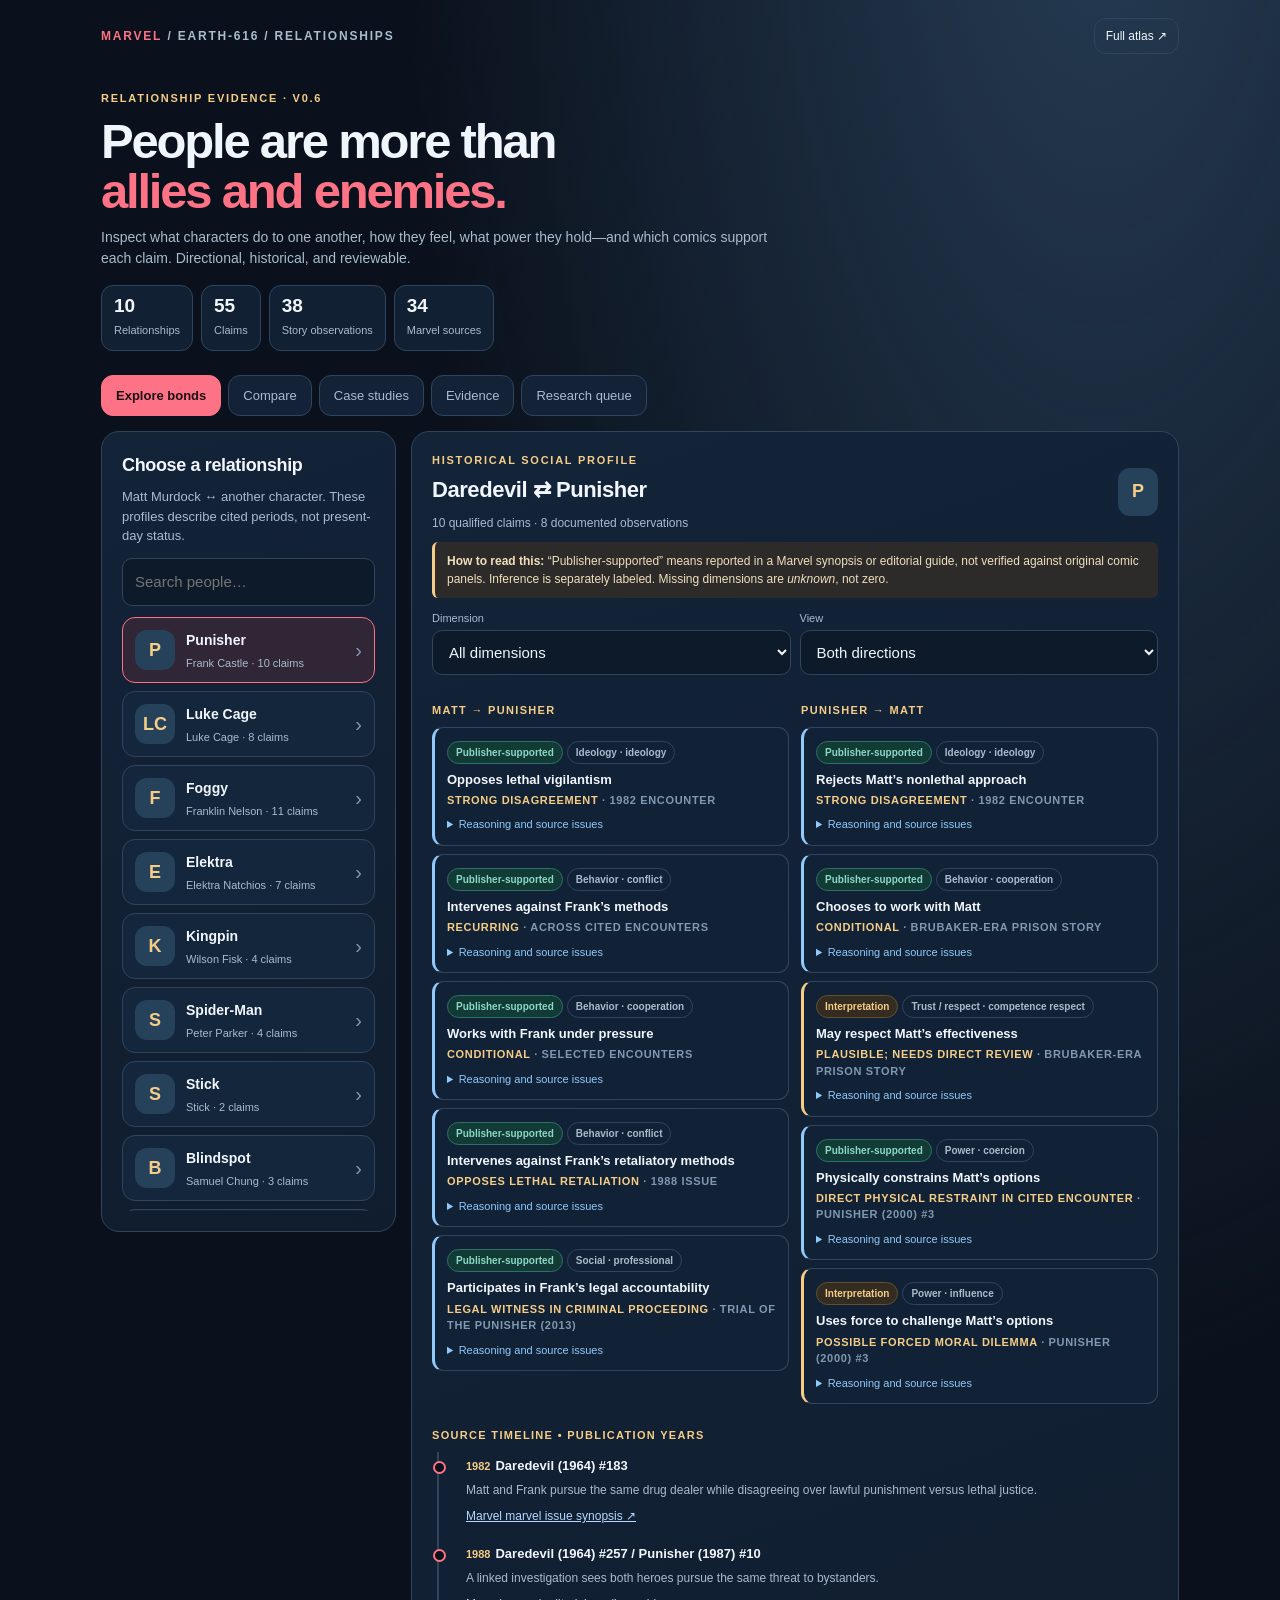
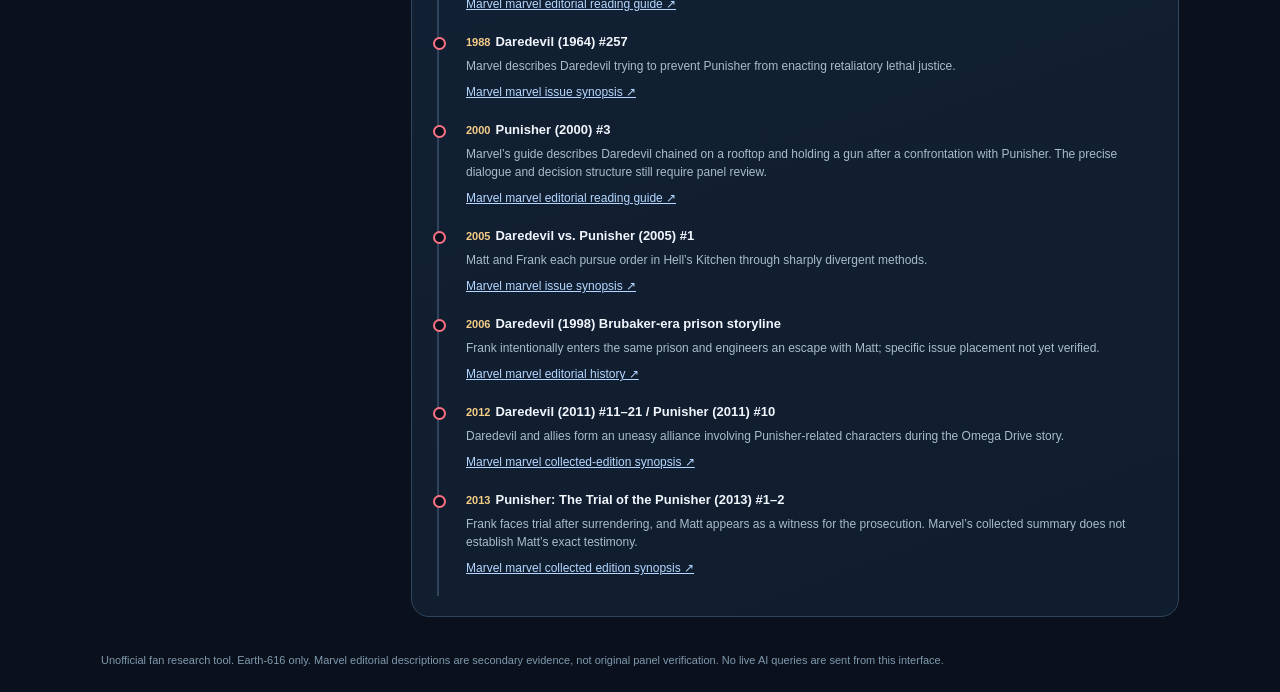
==== index.html @ c090b9dd "Initialize mobile Earth-616 Relationship Atlas v0.6" ====
<!doctype html>
<html lang="en">
<head>
<meta charset="utf-8"><meta name="viewport" content="width=device-width, initial-scale=1, viewport-fit=cover"><meta name="theme-color" content="#0b1320"><meta name="apple-mobile-web-app-capable" content="yes"><meta name="apple-mobile-web-app-title" content="Earth-616 Bonds">
<link rel="manifest" href="./manifest.webmanifest"><link rel="apple-touch-icon" href="./icon.svg">
<title>Earth-616 | Relationship Atlas</title>
<style>
:root{color-scheme:dark;--bg:#0a111c;--panel:#132237;--light:#1b2e46;--edge:#30455d;--text:#f1f5fc;--sub:#a9bbcd;--muted:#7f99af;--red:#fd7285;--gold:#f5cd87;--teal:#8ad8c6;--blue:#91c9fa;--violet:#c6aafa}
*{box-sizing:border-box}html,body{margin:0;min-height:100%;background:var(--bg);color:var(--text);font:15px/1.5 -apple-system,BlinkMacSystemFont,"Segoe UI",sans-serif}body{padding-bottom:calc(83px + env(safe-area-inset-bottom));background:radial-gradient(ellipse at 86% -8%,#263c54 0%, transparent 45%),var(--bg)}button,input,select{font:inherit}button,select,a{-webkit-tap-highlight-color:transparent}button{cursor:pointer;color:inherit}a{color:#b5d7ff}a:focus-visible,button:focus-visible,input:focus-visible,select:focus-visible{outline:2px solid var(--gold);outline-offset:3px}.wrap{max-width:1110px;margin:0 auto;padding:0 16px}.top{display:flex;align-items:center;justify-content:space-between;gap:12px;padding:18px 0 14px}.brand{font-size:12px;font-weight:800;letter-spacing:.15em;color:var(--sub);text-transform:uppercase}.brand strong{color:var(--red)}.topright{display:flex;align-items:center;gap:8px}.linkbtn{border:1px solid var(--edge);border-radius:12px;padding:8px 11px;font-size:12px;text-decoration:none;white-space:nowrap;color:var(--text)}.hero{padding:12px 0 18px}.eyebrow{font-size:11px;letter-spacing:.16em;text-transform:uppercase;color:var(--gold);font-weight:800}.hero h1{font-size:clamp(29px,6.9vw,49px);line-height:1.04;letter-spacing:-.045em;margin:9px 0 10px}.hero h1 span{color:var(--red)}.hero p{color:var(--sub);max-width:690px;font-size:14px;margin:0 0 16px}.stats{display:flex;flex-wrap:wrap;gap:8px}.metric{border:1px solid var(--edge);border-radius:12px;padding:9px 12px;background:#112032}.metric strong{font-size:19px;display:block;line-height:1.2}.metric span{color:var(--sub);font-size:11px}.tabs{display:flex;gap:7px;overflow-x:auto;padding:6px 0 15px;scrollbar-width:none}.tabs::-webkit-scrollbar{display:none}.tab{border:1px solid var(--edge);background:var(--panel);color:var(--sub);padding:10px 14px;border-radius:12px;font-size:13px;white-space:nowrap}.tab.active{background:var(--red);border-color:var(--red);color:#1b1117;font-weight:800}.block{background:linear-gradient(160deg,#132338,#101d2e);border:1px solid var(--edge);border-radius:18px;padding:16px;margin-bottom:13px}.block h2{margin:0 0 8px;font-size:18px;letter-spacing:-.02em}.block h3{margin:0 0 6px;font-size:15px}.sub{color:var(--sub)}.small{font-size:12px}.tiny{font-size:11px}.soft{background:var(--light);border-radius:12px;padding:12px}.muted{color:var(--muted)}.row{display:flex;align-items:center;gap:10px}.between{justify-content:space-between}.stack{display:flex;flex-direction:column;gap:10px}.filters{display:grid;grid-template-columns:1fr 1fr;gap:9px;margin:12px 0}.filters label{display:block;color:var(--sub);font-size:11px;margin-bottom:4px}#q,.filters input,.filters select,.selector{width:100%;padding:12px;border:1px solid var(--edge);border-radius:10px;color:var(--text);background:#0d1a29;min-width:0}.list{display:grid;gap:8px}.person{display:flex;align-items:center;text-align:left;width:100%;padding:11px 12px;border-radius:13px;background:#13263b;border:1px solid var(--edge);gap:11px}.person.selected{border-color:var(--red);background:#302636}.monogram{width:40px;height:40px;flex:0 0 40px;border-radius:12px;background:#26425b;display:grid;place-items:center;color:var(--gold);font-size:18px;font-weight:750}.person-main{flex:1;min-width:0}.person-main strong{font-size:14px}.person-main p{font-size:11px;color:var(--sub);margin:3px 0 0}.person .arrow{color:var(--muted);font-size:20px}.pill{display:inline-block;border:1px solid var(--edge);border-radius:999px;font-size:10px;font-weight:700;color:var(--sub);padding:3px 8px;margin:0 4px 4px 0}.pill.direct{color:var(--teal);border-color:#2d7069;background:#123b36}.pill.infer{color:var(--gold);border-color:#62502e;background:#352c21}.pill.neg{color:var(--red);border-color:#764353}.pill.neutral{color:var(--blue);border-color:#36577e}.pill.meta{color:var(--violet);border-color:#53476b}.twocol{display:grid;gap:12px;grid-template-columns:minmax(0,1fr) minmax(0,1fr)}.card{border-radius:12px;border:1px solid var(--edge);background:#132438;padding:12px}.card h3{font-size:14px;margin:0 0 7px}.card p{color:var(--sub);font-size:12px;margin:5px 0}.card strong{color:var(--text)}.sectiontitle{font-size:11px;text-transform:uppercase;letter-spacing:.12em;color:var(--gold);font-weight:800;margin:15px 0 8px}.claim{border:1px solid var(--edge);border-left:3px solid var(--blue);border-radius:11px;padding:12px;margin:8px 0;background:#122236}.claim.interpretive{border-left-color:var(--gold)}.claim strong{display:block;font-size:13px;line-height:1.4;margin:3px 0}.claim p{margin:6px 0;color:var(--sub);font-size:12px}.claim summary{cursor:pointer;color:var(--blue);font-size:11px;margin-top:8px}.claim details>div{margin-top:7px;padding:8px;border-radius:8px;background:#0b1a2a;font-size:12px;color:var(--sub)}.case-panel{background:#102035;border:1px solid var(--edge);border-radius:15px;padding:15px;margin:12px 0 18px}.case-rubric{display:grid;gap:10px;margin-top:14px}.case-column{border:1px solid #31475a;background:#0a1a29;border-radius:11px;padding:11px}.case-column p{margin:4px 0 0;color:var(--sub);font-size:13px}.case-label{font-size:10px;font-weight:850;letter-spacing:.11em}.case-label.fact{color:var(--teal)}.case-label.infer-label{color:var(--gold)}.case-label.unknown{color:var(--red)}@media(min-width:980px){.case-rubric{grid-template-columns:repeat(3,minmax(0,1fr))}}.claim a{display:inline-block;margin:4px 6px 3px 0;font-size:12px}.tone{font-weight:800;color:var(--gold);font-size:11px;text-transform:uppercase;letter-spacing:.06em}.intro{font-size:13px;color:var(--sub);margin:0 0 12px}.timeline{position:relative;padding:2px 0 2px 14px;border-left:2px solid var(--edge);margin-left:5px}.event{position:relative;padding:0 0 15px 13px}.event:before{content:"";position:absolute;top:7px;left:-20px;width:9px;height:9px;border:2px solid var(--red);background:var(--bg);border-radius:50%}.event strong{font-size:13px}.event .year{font-size:11px;color:var(--gold);font-weight:800;margin-right:5px}.event p{color:var(--sub);font-size:12px;margin:5px 0}.event a{font-size:12px}.alert{border-left:3px solid var(--gold);padding:10px 12px;background:#2c2b2a;color:#f0dfbc;border-radius:6px;font-size:12px;margin:10px 0}.empty{color:var(--sub);font-size:13px;padding:18px 10px;text-align:center}.comp-grid{display:grid;grid-template-columns:1fr 1fr;gap:10px}.compcell{border:1px solid var(--edge);border-radius:12px;background:#102035;padding:11px;min-height:64px}.compcell h3{margin:0 0 4px;font-size:14px}.compcell p{margin:0;color:var(--sub);font-size:11px}.legend{display:flex;flex-wrap:wrap;gap:6px}.summaryline{font-size:12px;color:var(--sub)}.kitem{padding:12px;background:#132338;border-radius:12px;border:1px solid var(--edge);margin:8px 0}.kitem h3{font-size:13px;margin:0 0 4px}.kitem p{font-size:12px;color:var(--sub);margin:3px 0}.priority{float:right;color:var(--gold);font-size:11px;font-weight:700}.footer{color:var(--muted);font-size:11px;margin:22px 0 4px}.bottom{height:calc(68px + env(safe-area-inset-bottom));padding-bottom:env(safe-area-inset-bottom);background:#0d1a2af2;position:fixed;z-index:10;bottom:0;left:0;right:0;border-top:1px solid var(--edge);backdrop-filter:blur(12px)}.bottom-inner{max-width:700px;height:100%;margin:0 auto;display:flex;justify-content:space-around;align-items:center}.bottom button{width:20%;border:0;background:transparent;color:var(--sub);padding:8px 4px;display:flex;gap:3px;flex-direction:column;align-items:center;font-size:10px}.bottom button.on{color:var(--red);font-weight:700}.bottom .ico{font-size:21px;line-height:1.1}.caption{color:var(--muted);font-size:11px;margin-top:9px}
@media(min-width:770px){.layout{display:grid;grid-template-columns:295px minmax(0,1fr);gap:15px}.filters{grid-template-columns:1fr 1fr}.person-list{max-height:66vh;overflow:auto}.hero{padding-top:22px}.block{padding:20px}.bottom{display:none}body{padding-bottom:20px}}@media(max-width:480px){.twocol{grid-template-columns:1fr}.comp-grid{gap:6px}.compcell{padding:8px}.compcell h3{font-size:12px}.compcell p{font-size:11px}.hero h1{font-size:33px}}
</style></head><body>
<div class="wrap"><header class="top"><div class="brand"><strong>MARVEL</strong> / EARTH-616 / RELATIONSHIPS</div><div class="topright"><a href="./atlas.html" class="linkbtn">Full atlas ↗</a></div></header>
<section class="hero"><div class="eyebrow">Relationship evidence · v0.6</div><h1>People are more than<br><span>allies and enemies.</span></h1><p>Inspect what characters do to one another, how they feel, what power they hold—and which comics support each claim. Directional, historical, and reviewable.</p><div class="stats" id="stats"></div></section>
<nav class="tabs" id="top-tabs" aria-label="Research views"><button class="tab active" data-mode="explore">Explore bonds</button><button class="tab" data-mode="compare">Compare</button><button class="tab" data-mode="cases">Case studies</button><button class="tab" data-mode="evidence">Evidence</button><button class="tab" data-mode="review">Research queue</button></nav>
<main id="content"></main><p class="footer">Unofficial fan research tool. Earth-616 only. Marvel editorial descriptions are secondary evidence, not original panel verification. No live AI queries are sent from this interface.</p></div>
<nav class="bottom" aria-label="Mobile navigation"><div class="bottom-inner"><button class="on" data-mode="explore"><span class="ico">◎</span>Explore</button><button data-mode="compare"><span class="ico">⇄</span>Compare</button><button data-mode="cases"><span class="ico">≋</span>Cases</button><button data-mode="evidence"><span class="ico">▤</span>Evidence</button><button data-mode="review"><span class="ico">✓</span>Review</button></div></nav>
<script>
'use strict';
const DATA={"meta":{"project":"Earth-616 Relationship Atlas","version":"0.6 — comparative evidence pilot","research_date":"2026-10-18","scope":"Marvel comics Earth-616. Published issue years are not diegetic dates. Original full issue panels not reviewed.","evidence_limit":"Verified official Marvel issue/collection descriptions, NOT original comic page images or speech balloons. Publisher-supported ≠ panel-verified."},"people":[{"id":"matt","name":"Matt Murdock","alias":"Daredevil","continuity":"Earth-616"},{"id":"frank","name":"Frank Castle","alias":"Punisher","continuity":"Earth-616"},{"id":"luke","name":"Luke Cage","alias":"Luke Cage","continuity":"Earth-616"},{"id":"foggy","name":"Franklin Nelson","alias":"Foggy","continuity":"Earth-616"},{"id":"elektra","name":"Elektra Natchios","alias":"Elektra","continuity":"Earth-616"},{"id":"fisk","name":"Wilson Fisk","alias":"Kingpin","continuity":"Earth-616"},{"id":"peter","name":"Peter Parker","alias":"Spider-Man","continuity":"Earth-616"},{"id":"stick","name":"Stick","alias":"Stick","continuity":"Earth-616"},{"id":"sam","name":"Samuel Chung","alias":"Blindspot","continuity":"Earth-616"},{"id":"karen","name":"Karen Page","alias":"Karen Page","continuity":"Earth-616"},{"id":"bullseye","name":"Lester (identity disputed)","alias":"Bullseye","continuity":"Earth-616"}],"dimensions":[{"id":"affection","family":"Emotional","definition":"Personal care, emotional attachment or romantic feeling; separate from action"},{"id":"friendship","family":"Emotional","definition":"Voluntary ongoing personal bond distinct from professional cooperation"},{"id":"romance","family":"Emotional","definition":"Romantic involvement; distinct from mutuality and from present relationship status"},{"id":"trust","family":"Trust / respect","definition":"Belief another will act reliably or in good faith in a defined context"},{"id":"competence_respect","family":"Trust / respect","definition":"Recognition of someone’s skill, competence or courage"},{"id":"moral_respect","family":"Trust / respect","definition":"Approval of another’s principles, judgment or ethical character"},{"id":"influence","family":"Power","definition":"Capacity to change someone’s decisions, whether or not formally empowered"},{"id":"authority","family":"Power","definition":"Recognized formal authority within a defined structure or jurisdiction"},{"id":"coercion","family":"Power","definition":"Threats, intimidation, blackmail or force constraining someone’s choices"},{"id":"dependence","family":"Power","definition":"Reliance upon another for information, resources, protection or identity"},{"id":"professional","family":"Social","definition":"Employment, legal partnership, colleagues or vocation-based tie"},{"id":"mentorship","family":"Social","definition":"Teaching, training, guidance or protégé relationship"},{"id":"family","family":"Social","definition":"Biological, legal or acknowledged kinship; explicit nature required"},{"id":"ideology","family":"Ideology","definition":"Agreement or disagreement about ethics, means, ends, values"},{"id":"cooperation","family":"Behavior","definition":"Joint action toward a goal in a specified circumstance"},{"id":"conflict","family":"Behavior","definition":"Opposition, combat, sabotage or active obstruction"},{"id":"cohesion","family":"Behavior","definition":"Observed ability to coordinate despite differences; not identical to friendship"},{"id":"protection","family":"Behavior","definition":"Taking action to shield another from harm"},{"id":"betrayal","family":"Behavior","definition":"Violation of an established duty, trust, confidence or commitment"}],"sources":[{"id":"P1","title":"Daredevil & Punisher’s Best Team-Ups","url":"https://www.marvel.com/comics/discover/2482/daredevil-punisher-s-best-team-ups","kind":"Marvel editorial reading guide","level":"Publisher synopsis / editorial; full original issue not independently reviewed"},{"id":"P2","title":"Daredevil #183 — facsimile synopsis","url":"https://www.marvel.com/comics/issue/112688/daredevil_facsimile_edition_2023_183","kind":"Marvel issue synopsis","level":"Publisher synopsis / editorial; full original issue not independently reviewed"},{"id":"P3","title":"Punishment Fits the Crime: Matt and Frank","url":"https://www.marvel.com/articles/comics/punishment-fits-the-crime-matt-and-frank","kind":"Marvel editorial history","level":"Publisher synopsis / editorial; full original issue not independently reviewed"},{"id":"P4","title":"Daredevil vs. Punisher (2005) #1","url":"https://www.marvel.com/comics/issue/2202/daredevil-vs-punisher-2005-1","kind":"Marvel issue synopsis","level":"Publisher synopsis / editorial; full original issue not independently reviewed"},{"id":"P5","title":"Daredevil by Mark Waid Vol. 2","url":"https://www.marvel.com/comics/collection/47439/daredevil_by_mark_waid_vol_2_hc_2014_2","kind":"Marvel collected-edition synopsis","level":"Publisher synopsis / editorial; full original issue not independently reviewed"},{"id":"L1","title":"Shadowland (2010) #1","url":"https://www.marvel.com/comics/issue/29703/shadowland-2010-1","kind":"Marvel issue synopsis","level":"Publisher synopsis / editorial; full original issue not independently reviewed"},{"id":"L2","title":"Defenders (2017) reading guide","url":"https://share.marvel.com/comics/discover/796/defenders","kind":"Marvel editorial reading guide","level":"Publisher synopsis / editorial; full original issue not independently reviewed"},{"id":"L3","title":"Shadowland Omnibus","url":"https://www.marvel.com/comics/collection/66094/","kind":"Marvel collected-edition synopsis","level":"Publisher synopsis / editorial; full original issue not independently reviewed"},{"id":"F1","title":"Foggy Nelson: Marvel Reading Guide","url":"https://www.marvel.com/comics/guides/2479/foggy_nelson","kind":"Marvel editorial reading guide","level":"Publisher synopsis / editorial; full original issue not independently reviewed"},{"id":"F2","title":"Daredevil by Mark Waid Vol. 4","url":"https://www.marvel.com/comics/collection/40600/daredevil_by_mark_waid_vol_4_trade_paperback","kind":"Marvel collected-edition synopsis","level":"Publisher synopsis / editorial; full original issue not independently reviewed"},{"id":"E1","title":"Marvel Valentine’s Day comic guide","url":"https://www.marvel.com/comics/discover/454/valentines-day","kind":"Marvel editorial reading guide","level":"Publisher synopsis / editorial; full original issue not independently reviewed"},{"id":"E2","title":"Daredevil’s Darkest Moments","url":"https://www.marvel.com/articles/comics/daredevil-darkest-moments-list","kind":"Marvel editorial history","level":"Publisher synopsis / editorial; full original issue not independently reviewed"},{"id":"E3","title":"Daredevil (2022) #4","url":"https://www.marvel.com/comics/issue/101080/daredevil_2022_4","kind":"Marvel issue synopsis","level":"Publisher synopsis / editorial; full original issue not independently reviewed"},{"id":"E4","title":"Daredevil (2019) #29","url":"https://www.marvel.com/comics/issue/89599/DAREDEVIL_29","kind":"Marvel issue synopsis","level":"Publisher synopsis / editorial; full original issue not independently reviewed"},{"id":"K1","title":"Daredevil: Born Again collected edition","url":"https://www.marvel.com/comics/issue/28764/","kind":"Marvel collected-edition synopsis","level":"Publisher synopsis / editorial; full original issue not independently reviewed"},{"id":"K2","title":"The Kingpin reading guide","url":"https://www.marvel.com/comics/guides/543/the-kingpin","kind":"Marvel editorial reading guide","level":"Publisher synopsis / editorial; full original issue not independently reviewed"},{"id":"S1","title":"Spider-Man and Daredevil’s Famed Fellowship","url":"https://www.marvel.com/articles/comics/didja-know-spider-man-and-daredevil-s-famed-fellowship","kind":"Marvel editorial history","level":"Publisher synopsis / editorial; full original issue not independently reviewed"},{"id":"T1","title":"Daredevil (1964) #176","url":"https://www.marvel.com/comics/issue/8158/daredevil_1964_176","kind":"Marvel issue synopsis","level":"Publisher synopsis / editorial; full original issue not independently reviewed"},{"id":"B1","title":"The Comics History of Blindspot","url":"https://www.marvel.com/articles/comics/sam-chung-blindspot-daredevil-comics-history-explained","kind":"Marvel editorial history","level":"Publisher synopsis / editorial; full original issue not independently reviewed"},{"id":"B2","title":"Daredevil (2015) #10","url":"https://www.marvel.com/comics/issue/56719/slug","kind":"Marvel issue synopsis","level":"Publisher synopsis / editorial; full original issue not independently reviewed"},{"id":"C1","title":"Daredevil (1964) #57","url":"https://www.marvel.com/comics/issue/8406","kind":"Marvel issue synopsis","level":"Publisher synopsis / editorial; full original issue not independently reviewed"},{"id":"C2","title":"Daredevil: Born Again guide","url":"https://www.marvel.com/comics/guides/1032/daredevil-born-again","kind":"Marvel editorial reading guide","level":"Publisher synopsis / editorial; full original issue not independently reviewed"},{"id":"H1","title":"Shadowland #1","url":"https://www.marvel.com/comics/issue/29703/shadowland-2010-1","kind":"Marvel issue synopsis","level":"Publisher synopsis / editorial; full original issue not independently reviewed"},{"id":"R01","title":"Punisher’s Hit List: Daredevil / Punisher (2000) #3","url":"https://www.marvel.com/comics/guides/1266/punishers-hit-list","kind":"Marvel editorial reading guide","level":"Marvel publisher description/editorial; no original panel review"},{"id":"R02","title":"Punisher & Bullseye: Deadliest Hits — Trial of the Punisher #1–2","url":"https://www.marvel.com/comics/issue/61784/punisher_bullseye_deadliest_hits_trade_paperback","kind":"Marvel collected edition synopsis","level":"Marvel publisher description/editorial; no original panel review"},{"id":"R03","title":"Daredevil (1964) #257","url":"https://www.marvel.com/comics/issue/8248","kind":"Marvel issue synopsis","level":"Marvel publisher description/editorial; no original panel review"},{"id":"R04","title":"Foggy Nelson — Official Marvel character history","url":"https://www.marvel.com/characters/foggy-nelson/in-comics","kind":"Marvel character history","level":"Marvel publisher description/editorial; no original panel review"},{"id":"R05","title":"Foggy Nelson — Comic reading guide","url":"https://www.marvel.com/comics/guides/2479/foggy_nelson","kind":"Marvel editorial reading guide","level":"Marvel publisher description/editorial; no original panel review"},{"id":"R06","title":"Defenders Vol. 2: Kingpins of New York","url":"https://www.marvel.com/comics/collection/67328/defenders_vol_2_kingpins_of_new_york_trade_paperback","kind":"Marvel collected edition synopsis","level":"Marvel publisher description/editorial; no original panel review"},{"id":"R07","title":"Defenders (2017) #2","url":"https://www.marvel.com/comics/issue/63230/defenders_2017_2","kind":"Marvel issue synopsis","level":"Marvel publisher description/editorial; no original panel review"},{"id":"R08","title":"Daredevil (2022) #4","url":"https://www.marvel.com/comics/issue/101080/daredevil_2022_4","kind":"Marvel issue synopsis","level":"Marvel publisher description/editorial; no original panel review"},{"id":"R09","title":"Shadowland (2010) #1","url":"https://www.marvel.com/comics/issue/29703/shadowland-2010-1","kind":"Marvel issue synopsis","level":"Marvel publisher description/editorial; no original panel review"},{"id":"R10","title":"Shadowland: Power Man (2010) #4","url":"https://www.marvel.com/comics/issue/33877/","kind":"Marvel issue synopsis","level":"Marvel publisher description/editorial; no original panel review"},{"id":"R11","title":"Daredevil by Mark Waid Vol. 4 — Daredevil (2011) #16–21","url":"https://www.marvel.com/comics/collection/40600/daredevil_by_mark_waid_vol_4_trade_paperback","kind":"Marvel collected edition synopsis","level":"Marvel publisher description/editorial; no original panel review"}],"events":[{"id":"EV01","a":"matt","b":"frank","issue":"Daredevil (1964) #183","publication_year":1982,"observation":"Matt and Frank pursue the same drug dealer while disagreeing over lawful punishment versus lethal justice.","source_id":"P2","review_status":"Publisher synopsis/guide reviewed; original panels not independently examined","evidence_tier":"publisher_secondary","observation_type":"publisher_summary","continuity":"Earth-616"},{"id":"EV02","a":"matt","b":"frank","issue":"Daredevil (1964) #257 / Punisher (1987) #10","publication_year":1988,"observation":"A linked investigation sees both heroes pursue the same threat to bystanders.","source_id":"P1","review_status":"Publisher synopsis/guide reviewed; original panels not independently examined","evidence_tier":"publisher_secondary","observation_type":"publisher_summary","continuity":"Earth-616"},{"id":"EV03","a":"matt","b":"frank","issue":"Daredevil vs. Punisher (2005) #1","publication_year":2005,"observation":"Matt and Frank each pursue order in Hell’s Kitchen through sharply divergent methods.","source_id":"P4","review_status":"Publisher synopsis/guide reviewed; original panels not independently examined","evidence_tier":"publisher_secondary","observation_type":"publisher_summary","continuity":"Earth-616"},{"id":"EV04","a":"matt","b":"frank","issue":"Daredevil (1998) Brubaker-era prison storyline","publication_year":2006,"observation":"Frank intentionally enters the same prison and engineers an escape with Matt; specific issue placement not yet verified.","source_id":"P3","review_status":"Publisher synopsis/guide reviewed; original panels not independently examined","evidence_tier":"publisher_secondary","observation_type":"publisher_summary","continuity":"Earth-616"},{"id":"EV05","a":"matt","b":"frank","issue":"Daredevil (2011) #11–21 / Punisher (2011) #10","publication_year":2012,"observation":"Daredevil and allies form an uneasy alliance involving Punisher-related characters during the Omega Drive story.","source_id":"P5","review_status":"Publisher synopsis/guide reviewed; original panels not independently examined","evidence_tier":"publisher_secondary","observation_type":"publisher_summary","continuity":"Earth-616"},{"id":"EV06","a":"matt","b":"luke","issue":"Shadowland (2010) #1–5","publication_year":2010,"observation":"Luke joins street-level heroes resisting Daredevil’s Hand-led regime and trying to save him.","source_id":"L3","review_status":"Publisher synopsis/guide reviewed; original panels not independently examined","evidence_tier":"publisher_secondary","observation_type":"publisher_summary","continuity":"Earth-616"},{"id":"EV07","a":"matt","b":"luke","issue":"Defenders (2017) #1","publication_year":2017,"observation":"Daredevil, Luke Cage, Jessica Jones and Iron Fist unite against a growing criminal threat.","source_id":"L2","review_status":"Publisher synopsis/guide reviewed; original panels not independently examined","evidence_tier":"publisher_secondary","observation_type":"publisher_summary","continuity":"Earth-616"},{"id":"EV08","a":"matt","b":"foggy","issue":"Daredevil (1964) #1","publication_year":1964,"observation":"Matt and Foggy are described as friends and law partners from the beginning.","source_id":"F1","review_status":"Publisher synopsis/guide reviewed; original panels not independently examined","evidence_tier":"publisher_secondary","observation_type":"publisher_summary","continuity":"Earth-616"},{"id":"EV09","a":"matt","b":"foggy","issue":"Daredevil (1964) #347","publication_year":1995,"observation":"Foggy discovers Matt’s secret identity.","source_id":"F1","review_status":"Publisher synopsis/guide reviewed; original panels not independently examined","evidence_tier":"publisher_secondary","observation_type":"publisher_summary","continuity":"Earth-616"},{"id":"EV10","a":"matt","b":"foggy","issue":"Daredevil (2011) #16–21","publication_year":2012,"observation":"Foggy, concerned for Matt’s well-being and judgment, dissolves their friendship and law partnership.","source_id":"F2","review_status":"Publisher synopsis/guide reviewed; original panels not independently examined","evidence_tier":"publisher_secondary","observation_type":"publisher_summary","continuity":"Earth-616"},{"id":"EV11","a":"matt","b":"foggy","issue":"Daredevil (2015) #20","publication_year":2017,"observation":"Matt confesses his secret identity to Foggy after its erasure from public knowledge.","source_id":"F1","review_status":"Publisher synopsis/guide reviewed; original panels not independently examined","evidence_tier":"publisher_secondary","observation_type":"publisher_summary","continuity":"Earth-616"},{"id":"EV12","a":"matt","b":"foggy","issue":"Daredevil (2015) #602","publication_year":2018,"observation":"Foggy serves as Matt’s chief of staff when Matt becomes Acting Mayor.","source_id":"F1","review_status":"Publisher synopsis/guide reviewed; original panels not independently examined","evidence_tier":"publisher_secondary","observation_type":"publisher_summary","continuity":"Earth-616"},{"id":"EV13","a":"matt","b":"elektra","issue":"Daredevil: The Man Without Fear (1993) #2","publication_year":1993,"observation":"Matt and Elektra meet as students and begin a romantic relationship in a retelling of their earlier history.","source_id":"E1","review_status":"Publisher synopsis/guide reviewed; original panels not independently examined","evidence_tier":"publisher_secondary","observation_type":"publisher_summary","continuity":"Earth-616"},{"id":"EV14","a":"matt","b":"elektra","issue":"Daredevil (1964) #181","publication_year":1982,"observation":"Bullseye kills Elektra, deeply impacting Matt; death and later resurrection complicate their relationship timeline.","source_id":"E2","review_status":"Publisher synopsis/guide reviewed; original panels not independently examined","evidence_tier":"publisher_secondary","observation_type":"publisher_summary","continuity":"Earth-616"},{"id":"EV15","a":"matt","b":"elektra","issue":"Daredevil (2019) #29","publication_year":2021,"observation":"Elektra takes up the Daredevil identity during Matt’s absence and protects his legacy.","source_id":"E4","review_status":"Publisher synopsis/guide reviewed; original panels not independently examined","evidence_tier":"publisher_secondary","observation_type":"publisher_summary","continuity":"Earth-616"},{"id":"EV16","a":"matt","b":"elektra","issue":"Daredevil (2022) #4","publication_year":2022,"observation":"Elektra recruits Matt as partner for the Fist; the issue synopsis describes growing closeness.","source_id":"E3","review_status":"Publisher synopsis/guide reviewed; original panels not independently examined","evidence_tier":"publisher_secondary","observation_type":"publisher_summary","continuity":"Earth-616"},{"id":"EV17","a":"matt","b":"fisk","issue":"Daredevil (1964) #226–233 (Born Again)","publication_year":1986,"observation":"After receiving Matt’s secret identity, Fisk systematically destroys his work and personal life.","source_id":"K1","review_status":"Publisher synopsis/guide reviewed; original panels not independently examined","evidence_tier":"publisher_secondary","observation_type":"publisher_summary","continuity":"Earth-616"},{"id":"EV18","a":"matt","b":"fisk","issue":"Daredevil (2015) #595–600 (Mayor Fisk)","publication_year":2017,"observation":"Fisk wins mayoral power in New York, leaving Matt confronting an antagonist with municipal authority.","source_id":"K2","review_status":"Publisher synopsis/guide reviewed; original panels not independently examined","evidence_tier":"publisher_secondary","observation_type":"publisher_summary","continuity":"Earth-616"},{"id":"EV19","a":"matt","b":"peter","issue":"Amazing Spider-Man (1963) #16","publication_year":1964,"observation":"Peter and Matt initially cooperate to defeat the Ringleader despite being manipulated into a fight.","source_id":"S1","review_status":"Publisher synopsis/guide reviewed; original panels not independently examined","evidence_tier":"publisher_secondary","observation_type":"publisher_summary","continuity":"Earth-616"},{"id":"EV28","a":"matt","b":"peter","issue":"Amazing Spider-Man (1963) #18","publication_year":1964,"observation":"Daredevil credits Spider-Man as a valiant fighter when Peter is falsely perceived as cowardly.","source_id":"S1","review_status":"Publisher synopsis/guide reviewed; original panels not independently examined","evidence_tier":"publisher_secondary","observation_type":"publisher_summary","continuity":"Earth-616"},{"id":"EV20","a":"matt","b":"peter","issue":"Daredevil (1964) #16–17","publication_year":1966,"observation":"The Masked Marauder tricks the heroes into clashing; they ultimately cooperate against him.","source_id":"S1","review_status":"Publisher synopsis/guide reviewed; original panels not independently examined","evidence_tier":"publisher_secondary","observation_type":"publisher_summary","continuity":"Earth-616"},{"id":"EV21","a":"matt","b":"stick","issue":"Daredevil (1964) #176","publication_year":1981,"observation":"Matt and Elektra seek out Stick, identified as Matt’s former sensei.","source_id":"T1","review_status":"Publisher synopsis/guide reviewed; original panels not independently examined","evidence_tier":"publisher_secondary","observation_type":"publisher_summary","continuity":"Earth-616"},{"id":"EV22","a":"matt","b":"sam","issue":"All-New, All-Different Point One (2015) #1","publication_year":2015,"observation":"Matt sees Blindspot’s potential during an encounter and decides to train him.","source_id":"B1","review_status":"Publisher synopsis/guide reviewed; original panels not independently examined","evidence_tier":"publisher_secondary","observation_type":"publisher_summary","continuity":"Earth-616"},{"id":"EV23","a":"matt","b":"sam","issue":"Daredevil (2015) #10","publication_year":2016,"observation":"Blindspot, described as Matt’s protégé, investigates while Matt is occupied with legal work.","source_id":"B2","review_status":"Publisher synopsis/guide reviewed; original panels not independently examined","evidence_tier":"publisher_secondary","observation_type":"publisher_summary","continuity":"Earth-616"},{"id":"EV24","a":"matt","b":"karen","issue":"Daredevil (1964) #57","publication_year":1969,"observation":"Matt reveals that he is Daredevil to Karen.","source_id":"C1","review_status":"Publisher synopsis/guide reviewed; original panels not independently examined","evidence_tier":"publisher_secondary","observation_type":"publisher_summary","continuity":"Earth-616"},{"id":"EV25","a":"matt","b":"karen","issue":"Daredevil (1964) #226–233 (Born Again)","publication_year":1986,"observation":"Karen sells Matt’s secret identity; Fisk exploits the information to harm him.","source_id":"C2","review_status":"Publisher synopsis/guide reviewed; original panels not independently examined","evidence_tier":"publisher_secondary","observation_type":"publisher_summary","continuity":"Earth-616"},{"id":"EV26","a":"matt","b":"bullseye","issue":"Daredevil (1964) #181","publication_year":1982,"observation":"Bullseye kills Elektra, a defining act of violence against someone Matt loves.","source_id":"E2","review_status":"Publisher synopsis/guide reviewed; original panels not independently examined","evidence_tier":"publisher_secondary","observation_type":"publisher_summary","continuity":"Earth-616"},{"id":"EV27","a":"matt","b":"bullseye","issue":"Shadowland (2010) #1","publication_year":2010,"observation":"Daredevil faces Bullseye during the opening conflict of Shadowland.","source_id":"H1","review_status":"Publisher synopsis/guide reviewed; original panels not independently examined","evidence_tier":"publisher_secondary","observation_type":"publisher_summary","continuity":"Earth-616"},{"id":"EV29","a":"matt","b":"frank","issue":"Punisher (2000) #3","publication_year":2000,"observation":"Marvel’s guide describes Daredevil chained on a rooftop and holding a gun after a confrontation with Punisher. The precise dialogue and decision structure still require panel review.","source_id":"R01","review_status":"Official Marvel summary reviewed; comic panels not independently reviewed","observation_type":"publisher_summary","evidence_tier":"publisher_secondary","continuity":"Earth-616"},{"id":"EV30","a":"matt","b":"frank","issue":"Punisher: The Trial of the Punisher (2013) #1–2","publication_year":2013,"observation":"Frank faces trial after surrendering, and Matt appears as a witness for the prosecution. Marvel’s collected summary does not establish Matt’s exact testimony.","source_id":"R02","review_status":"Official Marvel summary reviewed; comic panels not independently reviewed","observation_type":"publisher_summary","evidence_tier":"publisher_secondary","continuity":"Earth-616"},{"id":"EV31","a":"matt","b":"frank","issue":"Daredevil (1964) #257","publication_year":1988,"observation":"Marvel describes Daredevil trying to prevent Punisher from enacting retaliatory lethal justice.","source_id":"R03","review_status":"Official Marvel summary reviewed; comic panels not independently reviewed","observation_type":"publisher_summary","evidence_tier":"publisher_secondary","continuity":"Earth-616"},{"id":"EV32","a":"matt","b":"foggy","issue":"Daredevil (2011) #16–21","publication_year":2012,"observation":"Foggy ends their legal partnership and friendship because he believes Matt is dangerously unstable; described in the collection synopsis.","source_id":"R11","review_status":"Official Marvel summary reviewed; comic panels not independently reviewed","observation_type":"publisher_summary","evidence_tier":"publisher_secondary","continuity":"Earth-616"},{"id":"EV33","a":"matt","b":"foggy","issue":"Daredevil (2014) #5","publication_year":2014,"observation":"Marvel’s reading guide says Matt and Hank Pym stage Foggy’s death to protect him from enemies during his cancer treatment.","source_id":"R05","review_status":"Official Marvel summary reviewed; comic panels not independently reviewed","observation_type":"publisher_summary","evidence_tier":"publisher_secondary","continuity":"Earth-616"},{"id":"EV34","a":"matt","b":"foggy","issue":"Daredevil (2022) #13","publication_year":2023,"observation":"Marvel’s reading guide says Matt travels to the afterlife to save Foggy’s soul after learning of the Hand’s attack.","source_id":"R05","review_status":"Official Marvel summary reviewed; comic panels not independently reviewed","observation_type":"publisher_summary","evidence_tier":"publisher_secondary","continuity":"Earth-616"},{"id":"EV35","a":"matt","b":"foggy","issue":"Daredevil (1964) #48","publication_year":1968,"observation":"Foggy wins the district-attorney election and invites Matt to become assistant district attorney; the guide does not establish whether Matt accepted.","source_id":"R05","review_status":"Official Marvel summary reviewed; comic panels not independently reviewed","observation_type":"publisher_summary","evidence_tier":"publisher_secondary","continuity":"Earth-616"},{"id":"EV36","a":"matt","b":"luke","issue":"Defenders (2017) #6–10","publication_year":2017,"observation":"Matt and Luke participate with Jessica Jones and Iron Fist in protecting New York during an underworld gang war.","source_id":"R06","review_status":"Official Marvel summary reviewed; comic panels not independently reviewed","observation_type":"publisher_summary","evidence_tier":"publisher_secondary","continuity":"Earth-616"},{"id":"EV37","a":"matt","b":"luke","issue":"Shadowland (2010) #1","publication_year":2010,"observation":"Marvel identifies Luke Cage among the heroes acting to stop a citywide conflict centered on Daredevil.","source_id":"R09","review_status":"Official Marvel summary reviewed; comic panels not independently reviewed","observation_type":"publisher_summary","evidence_tier":"publisher_secondary","continuity":"Earth-616"},{"id":"EV38","a":"matt","b":"elektra","issue":"Daredevil (2022) #4","publication_year":2022,"observation":"Publisher synopsis calls Matt Elektra’s most trusted ally while she recruits him as a partner against the Hand.","source_id":"R08","review_status":"Official Marvel summary reviewed; comic panels not independently reviewed","observation_type":"publisher_summary","evidence_tier":"publisher_secondary","continuity":"Earth-616"}],"claims":[{"id":"CL001","pair_id":"matt-frank","from_id":"matt","to_id":"frank","dimension":"ideology","assessment":"strong disagreement","epistemic":"direct","summary":"Opposes lethal vigilantism","qualification":"Their competing ideas of justice are explicitly contrasted in #183.","event_ids":["EV01"],"scope":"1982 encounter","continuity":"Earth-616","review_status":"provisional; no panel review"},{"id":"CL002","pair_id":"matt-frank","from_id":"frank","to_id":"matt","dimension":"ideology","assessment":"strong disagreement","epistemic":"direct","summary":"Rejects Matt’s nonlethal approach","qualification":"The issue synopsis contrasts Frank’s intended punishment with Matt’s legal approach.","event_ids":["EV01"],"scope":"1982 encounter","continuity":"Earth-616","review_status":"provisional; no panel review"},{"id":"CL003","pair_id":"matt-frank","from_id":"matt","to_id":"frank","dimension":"conflict","assessment":"recurring","epistemic":"direct","summary":"Intervenes against Frank’s methods","qualification":"Marvel describes their recurring clashes and ideological opposition.","event_ids":["EV01","EV03"],"scope":"Across cited encounters","continuity":"Earth-616","review_status":"provisional; no panel review"},{"id":"CL004","pair_id":"matt-frank","from_id":"matt","to_id":"frank","dimension":"cooperation","assessment":"conditional","epistemic":"direct","summary":"Works with Frank under pressure","qualification":"Marvel documents occasions when the two work toward common goals.","event_ids":["EV02","EV04"],"scope":"Selected encounters","continuity":"Earth-616","review_status":"provisional; no panel review"},{"id":"CL005","pair_id":"matt-frank","from_id":"frank","to_id":"matt","dimension":"cooperation","assessment":"conditional","epistemic":"direct","summary":"Chooses to work with Matt","qualification":"Frank’s prison intervention is a concrete example; motive varies by event.","event_ids":["EV04"],"scope":"Brubaker-era prison story","continuity":"Earth-616","review_status":"provisional; no panel review"},{"id":"CL006","pair_id":"matt-frank","from_id":"frank","to_id":"matt","dimension":"competence_respect","assessment":"plausible; needs direct review","epistemic":"interpretive","summary":"May respect Matt’s effectiveness","qualification":"His prison intervention suggests regard for Daredevil’s ability to protect the streets; respect is inferred, not quoted.","event_ids":["EV04"],"scope":"Brubaker-era prison story","continuity":"Earth-616","review_status":"provisional; no panel review"},{"id":"CL007","pair_id":"matt-luke","from_id":"matt","to_id":"luke","dimension":"cooperation","assessment":"recurring in selected arcs","epistemic":"direct","summary":"Works with Luke against threats","qualification":"They form part of the 2017 Defenders.","event_ids":["EV07"],"scope":"2017 Defenders","continuity":"Earth-616","review_status":"provisional; no panel review"},{"id":"CL008","pair_id":"matt-luke","from_id":"luke","to_id":"matt","dimension":"cooperation","assessment":"recurring in selected arcs","epistemic":"direct","summary":"Works with Matt as a peer","qualification":"The 2017 Defenders are peers forming a team.","event_ids":["EV07"],"scope":"2017 Defenders","continuity":"Earth-616","review_status":"provisional; no panel review"},{"id":"CL009","pair_id":"matt-luke","from_id":"luke","to_id":"matt","dimension":"conflict","assessment":"situational","epistemic":"direct","summary":"Opposes Matt’s Hand-led regime","qualification":"Opposition in Shadowland occurs in the context of Matt’s altered conduct and leadership.","event_ids":["EV06"],"scope":"Shadowland 2010","continuity":"Earth-616","review_status":"provisional; no panel review"},{"id":"CL010","pair_id":"matt-luke","from_id":"luke","to_id":"matt","dimension":"protection","assessment":"intent indicated","epistemic":"interpretive","summary":"Tries to save Matt while opposing him","qualification":"The collected synopsis describes allies trying to stop Matt and save his soul.","event_ids":["EV06"],"scope":"Shadowland 2010","continuity":"Earth-616","review_status":"provisional; no panel review"},{"id":"CL011","pair_id":"matt-luke","from_id":"matt","to_id":"luke","dimension":"cohesion","assessment":"demonstrated in an arc","epistemic":"interpretive","summary":"Cooperates within the Defenders","qualification":"The team forms, but this synopsis alone cannot establish enduring cohesion.","event_ids":["EV07"],"scope":"2017 Defenders","continuity":"Earth-616","review_status":"provisional; no panel review"},{"id":"CL012","pair_id":"matt-foggy","from_id":"matt","to_id":"foggy","dimension":"friendship","assessment":"established","epistemic":"direct","summary":"Longstanding best friend","qualification":"Publisher explicitly identifies Foggy as Matt’s best friend since college.","event_ids":["EV08"],"scope":"Longstanding; fluctuates","continuity":"Earth-616","review_status":"provisional; no panel review"},{"id":"CL013","pair_id":"matt-foggy","from_id":"foggy","to_id":"matt","dimension":"friendship","assessment":"established","epistemic":"direct","summary":"Longstanding best friend","qualification":"Marvel explicitly uses the term best friend.","event_ids":["EV08"],"scope":"Longstanding; fluctuates","continuity":"Earth-616","review_status":"provisional; no panel review"},{"id":"CL014","pair_id":"matt-foggy","from_id":"matt","to_id":"foggy","dimension":"professional","assessment":"law partner","epistemic":"direct","summary":"Runs a legal partnership","qualification":"Their original professional relationship is explicit.","event_ids":["EV08"],"scope":"Early career; other periods","continuity":"Earth-616","review_status":"provisional; no panel review"},{"id":"CL015","pair_id":"matt-foggy","from_id":"foggy","to_id":"matt","dimension":"trust","assessment":"fractured at one point","epistemic":"direct","summary":"Breaks ties over concerns about Matt","qualification":"The Waid-era collection reports an explicit rupture caused by fears about Matt’s state.","event_ids":["EV10"],"scope":"2011 series #16–21","continuity":"Earth-616","review_status":"provisional; no panel review"},{"id":"CL016","pair_id":"matt-foggy","from_id":"matt","to_id":"foggy","dimension":"trust","assessment":"renewed disclosure","epistemic":"interpretive","summary":"Entrusts Foggy with his identity again","qualification":"Matt’s post-erasure confession is an observed act of disclosure; strength of trust not independently measured.","event_ids":["EV11"],"scope":"2015 series #20","continuity":"Earth-616","review_status":"provisional; no panel review"},{"id":"CL017","pair_id":"matt-foggy","from_id":"foggy","to_id":"matt","dimension":"professional","assessment":"chief of staff","epistemic":"direct","summary":"Works in Matt’s mayoral administration","qualification":"Formal professional role exists, not necessarily personal subordination outside that office.","event_ids":["EV12"],"scope":"2015 series #602","continuity":"Earth-616","review_status":"provisional; no panel review"},{"id":"CL018","pair_id":"matt-foggy","from_id":"matt","to_id":"foggy","dimension":"authority","assessment":"formal, time-limited","epistemic":"direct","summary":"Holds executive authority over Foggy’s staff role","qualification":"Matt is Acting Mayor and Foggy is Chief of Staff; only relevant to that administration.","event_ids":["EV12"],"scope":"Acting-Mayor period","continuity":"Earth-616","review_status":"provisional; no panel review"},{"id":"CL019","pair_id":"matt-elektra","from_id":"matt","to_id":"elektra","dimension":"romance","assessment":"historically explicit","epistemic":"direct","summary":"Romantic partners across eras","qualification":"Marvel describes their college romance and later closeness.","event_ids":["EV13","EV16"],"scope":"Historical; not persistent status","continuity":"Earth-616","review_status":"provisional; no panel review"},{"id":"CL020","pair_id":"matt-elektra","from_id":"elektra","to_id":"matt","dimension":"romance","assessment":"historically explicit","epistemic":"direct","summary":"Romantic partners across eras","qualification":"The relationship began in college; later status evolves.","event_ids":["EV13","EV16"],"scope":"Historical; not persistent status","continuity":"Earth-616","review_status":"provisional; no panel review"},{"id":"CL021","pair_id":"matt-elektra","from_id":"elektra","to_id":"matt","dimension":"protection","assessment":"defends symbolic legacy","epistemic":"interpretive","summary":"Protects Matt’s Daredevil legacy","qualification":"Assuming the Daredevil identity when Matt is absent is an action, not proof of current feelings.","event_ids":["EV15"],"scope":"2021","continuity":"Earth-616","review_status":"provisional; no panel review"},{"id":"CL022","pair_id":"matt-elektra","from_id":"elektra","to_id":"matt","dimension":"influence","assessment":"recruitment shown","epistemic":"direct","summary":"Recruits Matt as a partner","qualification":"Elektra’s Fist plan calls for Matt’s participation.","event_ids":["EV16"],"scope":"2022","continuity":"Earth-616","review_status":"provisional; no panel review"},{"id":"CL023","pair_id":"matt-elektra","from_id":"matt","to_id":"elektra","dimension":"cooperation","assessment":"in Fist project","epistemic":"direct","summary":"Joins Elektra’s anti-Hand mission","qualification":"The 2022 synopsis presents a substantive partnership.","event_ids":["EV16"],"scope":"2022","continuity":"Earth-616","review_status":"provisional; no panel review"},{"id":"CL024","pair_id":"matt-fisk","from_id":"fisk","to_id":"matt","dimension":"coercion","assessment":"extreme","epistemic":"direct","summary":"Exploits a secret to destroy Matt’s life","qualification":"Fisk weaponizes knowledge of Matt’s identity in Born Again.","event_ids":["EV17"],"scope":"Born Again, 1986","continuity":"Earth-616","review_status":"provisional; no panel review"},{"id":"CL025","pair_id":"matt-fisk","from_id":"fisk","to_id":"matt","dimension":"conflict","assessment":"sustained","epistemic":"direct","summary":"Targets Matt personally and professionally","qualification":"Born Again focuses on personal and career destruction.","event_ids":["EV17"],"scope":"Born Again, 1986","continuity":"Earth-616","review_status":"provisional; no panel review"},{"id":"CL026","pair_id":"matt-fisk","from_id":"fisk","to_id":"matt","dimension":"authority","assessment":"office-limited","epistemic":"direct","summary":"Holds municipal authority as mayor","qualification":"This is governmental authority over city institutions, not Daredevil personally.","event_ids":["EV18"],"scope":"Mayor Fisk arc","continuity":"Earth-616","review_status":"provisional; no panel review"},{"id":"CL027","pair_id":"matt-fisk","from_id":"matt","to_id":"fisk","dimension":"conflict","assessment":"sustained","epistemic":"direct","summary":"Opposes Fisk’s criminal and civic power","qualification":"Publisher’s Mayor Fisk guide places Daredevil against the mayoral antagonist.","event_ids":["EV17","EV18"],"scope":"Selected arcs","continuity":"Earth-616","review_status":"provisional; no panel review"},{"id":"CL029","pair_id":"matt-peter","from_id":"matt","to_id":"peter","dimension":"cooperation","assessment":"situational","epistemic":"direct","summary":"Teams up against manipulations","qualification":"They overcome the Ringleader’s manipulation and defeat him together.","event_ids":["EV19"],"scope":"1964","continuity":"Earth-616","review_status":"provisional; no panel review"},{"id":"CL030","pair_id":"matt-peter","from_id":"peter","to_id":"matt","dimension":"cooperation","assessment":"situational","epistemic":"direct","summary":"Teams up after a forced clash","qualification":"Their early encounters show both confrontation and collaboration.","event_ids":["EV19","EV20"],"scope":"1964–66","continuity":"Earth-616","review_status":"provisional; no panel review"},{"id":"CL031","pair_id":"matt-peter","from_id":"matt","to_id":"peter","dimension":"competence_respect","assessment":"explicit praise","epistemic":"direct","summary":"Praises Peter’s heroism","qualification":"Marvel records Daredevil publicly giving Spider-Man credit as a valiant fighter.","event_ids":["EV28"],"scope":"Early shared history; see Marvel article","continuity":"Earth-616","review_status":"provisional; no panel review"},{"id":"CL032","pair_id":"matt-peter","from_id":"matt","to_id":"peter","dimension":"conflict","assessment":"episodic","epistemic":"direct","summary":"Clashes due to villain manipulation","qualification":"Their early conflict is not sufficient evidence for enduring enmity.","event_ids":["EV20"],"scope":"1966","continuity":"Earth-616","review_status":"provisional; no panel review"},{"id":"CL033","pair_id":"matt-stick","from_id":"stick","to_id":"matt","dimension":"mentorship","assessment":"former teacher","epistemic":"direct","summary":"Was Matt’s sensei","qualification":"Marvel’s issue synopsis identifies Stick as Matt’s old sensei.","event_ids":["EV21"],"scope":"Prior to 1981 issue","continuity":"Earth-616","review_status":"provisional; no panel review"},{"id":"CL034","pair_id":"matt-stick","from_id":"matt","to_id":"stick","dimension":"mentorship","assessment":"former student","epistemic":"direct","summary":"Trained under Stick","qualification":"The reverse of the explicitly identified sensei relationship.","event_ids":["EV21"],"scope":"Prior to 1981 issue","continuity":"Earth-616","review_status":"provisional; no panel review"},{"id":"CL036","pair_id":"matt-sam","from_id":"matt","to_id":"sam","dimension":"mentorship","assessment":"active in cited era","epistemic":"direct","summary":"Takes Sam on as a protégé","qualification":"Marvel details Matt’s decision to train Blindspot.","event_ids":["EV22","EV23"],"scope":"2015–16","continuity":"Earth-616","review_status":"provisional; no panel review"},{"id":"CL037","pair_id":"matt-sam","from_id":"sam","to_id":"matt","dimension":"mentorship","assessment":"student/protégé","epistemic":"direct","summary":"Receives Matt’s training","qualification":"Relationship is explicitly referred to as protégé.","event_ids":["EV22","EV23"],"scope":"2015–16","continuity":"Earth-616","review_status":"provisional; no panel review"},{"id":"CL038","pair_id":"matt-sam","from_id":"sam","to_id":"matt","dimension":"dependence","assessment":"training dependence","epistemic":"interpretive","summary":"Relies on Matt for guidance","qualification":"Inference from protégé relationship; intensity unmeasured.","event_ids":["EV22"],"scope":"2015–16","continuity":"Earth-616","review_status":"provisional; no panel review"},{"id":"CL039","pair_id":"matt-karen","from_id":"matt","to_id":"karen","dimension":"romance","assessment":"historically explicit","epistemic":"direct","summary":"Has an intimate history with Karen","qualification":"Marvel identifies Karen as Matt’s former lover in Born Again summaries.","event_ids":["EV25"],"scope":"Historical relationship","continuity":"Earth-616","review_status":"provisional; no panel review"},{"id":"CL040","pair_id":"matt-karen","from_id":"karen","to_id":"matt","dimension":"betrayal","assessment":"explicit disclosure","epistemic":"direct","summary":"Sells Matt’s secret identity","qualification":"Direct breach of the trust involved in keeping the secret.","event_ids":["EV24","EV25"],"scope":"Born Again, 1986","continuity":"Earth-616","review_status":"provisional; no panel review"},{"id":"CL041","pair_id":"matt-karen","from_id":"matt","to_id":"karen","dimension":"trust","assessment":"identity entrusted","epistemic":"interpretive","summary":"Shares vulnerable identity information","qualification":"Matt reveals his identity to Karen; inference: meaningful confidence in her.","event_ids":["EV24"],"scope":"1969","continuity":"Earth-616","review_status":"provisional; no panel review"},{"id":"CL043","pair_id":"matt-bullseye","from_id":"bullseye","to_id":"matt","dimension":"conflict","assessment":"severe","epistemic":"direct","summary":"Violent adversary","qualification":"Bullseye kills Elektra, causing major personal harm to Matt; recurring conflict continues.","event_ids":["EV26","EV27"],"scope":"1982–2010 selected arcs","continuity":"Earth-616","review_status":"provisional; no panel review"},{"id":"CL044","pair_id":"matt-bullseye","from_id":"bullseye","to_id":"matt","dimension":"coercion","assessment":"indirect harm","epistemic":"interpretive","summary":"Uses violence that harms Matt emotionally","qualification":"Violence against Elektra damages Matt; do not assume a precise intent to coerce from this synopsis alone.","event_ids":["EV26"],"scope":"1982","continuity":"Earth-616","review_status":"provisional; no panel review"},{"id":"CL045","pair_id":"matt-bullseye","from_id":"matt","to_id":"bullseye","dimension":"conflict","assessment":"severe","epistemic":"direct","summary":"Confronts Bullseye","qualification":"Shadowland places them in a central conflict.","event_ids":["EV27"],"scope":"2010","continuity":"Earth-616","review_status":"provisional; no panel review"},{"id":"CL046","pair_id":"matt-frank","from_id":"frank","to_id":"matt","dimension":"coercion","assessment":"direct physical restraint in cited encounter","epistemic":"direct","summary":"Physically constrains Matt’s options","qualification":"The publisher explicitly places Daredevil chained to a roof with a gun. Whether Frank intends a precise psychological lesson needs panel-level evidence.","event_ids":["EV29"],"scope":"Punisher (2000) #3","continuity":"Earth-616","review_status":"provisional; no panel review"},{"id":"CL047","pair_id":"matt-frank","from_id":"frank","to_id":"matt","dimension":"influence","assessment":"possible forced moral dilemma","epistemic":"interpretive","summary":"Uses force to challenge Matt’s options","qualification":"Staging this scenario may be an attempt to alter Matt’s decision process. Specific motive and choice architecture cannot be established from the short guide.","event_ids":["EV29"],"scope":"Punisher (2000) #3","continuity":"Earth-616","review_status":"provisional; no panel review"},{"id":"CL048","pair_id":"matt-frank","from_id":"matt","to_id":"frank","dimension":"conflict","assessment":"opposes lethal retaliation","epistemic":"direct","summary":"Intervenes against Frank’s retaliatory methods","qualification":"Marvel’s #257 synopsis supports active opposition to Frank’s method, not hatred of Frank as a person.","event_ids":["EV31"],"scope":"1988 issue","continuity":"Earth-616","review_status":"provisional; no panel review"},{"id":"CL049","pair_id":"matt-frank","from_id":"matt","to_id":"frank","dimension":"professional","assessment":"legal witness in criminal proceeding","epistemic":"direct","summary":"Participates in Frank’s legal accountability","qualification":"Matt is reported as prosecution witness in a trial; the record does not establish his exact testimony or a personal vendetta.","event_ids":["EV30"],"scope":"Trial of the Punisher (2013)","continuity":"Earth-616","review_status":"provisional; no panel review"},{"id":"CL050","pair_id":"matt-foggy","from_id":"matt","to_id":"foggy","dimension":"protection","assessment":"protective concealment","epistemic":"direct","summary":"Stages deception to shield Foggy from enemies","qualification":"Marvel describes a false death devised with Hank Pym to protect Foggy. This is not evidence of Matt holding authority over Foggy.","event_ids":["EV33"],"scope":"2014 arc","continuity":"Earth-616","review_status":"provisional; no panel review"},{"id":"CL051","pair_id":"matt-foggy","from_id":"matt","to_id":"foggy","dimension":"protection","assessment":"extraordinary rescue","epistemic":"direct","summary":"Attempts to recover Foggy’s soul","qualification":"Publisher reading guide explicitly describes rescue motivation and destination, but original panels were not reviewed.","event_ids":["EV34"],"scope":"2023 issue","continuity":"Earth-616","review_status":"provisional; no panel review"},{"id":"CL052","pair_id":"matt-foggy","from_id":"foggy","to_id":"matt","dimension":"authority","assessment":"jurisdictional job offer, not direct command","epistemic":"direct","summary":"Invites Matt to serve in district attorney’s office","qualification":"This documents a formal office and invitation, not proof of accepted employment or ongoing supervisory authority.","event_ids":["EV35"],"scope":"1968 issue","continuity":"Earth-616","review_status":"provisional; no panel review"},{"id":"CL053","pair_id":"matt-foggy","from_id":"foggy","to_id":"matt","dimension":"trust","assessment":"conditional rupture driven by safety concern","epistemic":"interpretive","summary":"Withdraws confidence in Matt’s judgment","qualification":"Publisher attributes the break to Foggy’s concern about Matt’s stability. That supports context-specific distrust; it does not erase historical affection.","event_ids":["EV32"],"scope":"2012 issues","continuity":"Earth-616","review_status":"provisional; no panel review"},{"id":"CL054","pair_id":"matt-luke","from_id":"luke","to_id":"matt","dimension":"conflict","assessment":"organized resistance to conduct","epistemic":"direct","summary":"Participates in resistance to Daredevil-centered violence","qualification":"Publisher explicitly places Luke among heroes opposing a citywide conflict centered on Matt; specific intentions and degree of personal hostility require panel review.","event_ids":["EV37"],"scope":"Shadowland (2010)","continuity":"Earth-616","review_status":"provisional; no panel review"},{"id":"CL055","pair_id":"matt-luke","from_id":"luke","to_id":"matt","dimension":"cooperation","assessment":"collective protection against gang war","epistemic":"direct","summary":"Works with Matt to protect New Yorkers","qualification":"As a Defenders member, Luke participates in collective anti-crime action; this cannot prove personal intimacy or comprehensive trust.","event_ids":["EV36"],"scope":"Defenders (2017) #6–10","continuity":"Earth-616","review_status":"provisional; no panel review"},{"id":"CL056","pair_id":"matt-luke","from_id":"matt","to_id":"luke","dimension":"cooperation","assessment":"collective protection against gang war","epistemic":"direct","summary":"Works with Luke to protect New Yorkers","qualification":"Same team objective; cannot infer personal friendship or high cohesion solely from shared roster.","event_ids":["EV36"],"scope":"Defenders (2017) #6–10","continuity":"Earth-616","review_status":"provisional; no panel review"},{"id":"CL057","pair_id":"matt-elektra","from_id":"elektra","to_id":"matt","dimension":"trust","assessment":"trusted operational ally in Fist era","epistemic":"direct","summary":"Places exceptional operational trust in Matt","qualification":"Marvel’s issue description explicitly describes Matt as her most trusted ally; this does not measure trust across all earlier eras.","event_ids":["EV38"],"scope":"2022 issue","continuity":"Earth-616","review_status":"provisional; no panel review"},{"id":"CL058","pair_id":"matt-elektra","from_id":"elektra","to_id":"matt","dimension":"influence","assessment":"requests partnership","epistemic":"direct","summary":"Recruits Matt as a partner against the Hand","qualification":"The request is explicit. Whether she compelled his choice is not established.","event_ids":["EV38"],"scope":"2022 issue","continuity":"Earth-616","review_status":"provisional; no panel review"}],"research_backlog":[{"question":"Matt → Punisher respect vs moral respect","next_step":"Find panel-level proof of respect for skill vs ethical judgment; avoid treating cooperation as respect","priority":"High"},{"question":"Daredevil ↔ Luke Cage personal friendship","next_step":"Separate recurring team work from demonstrated intimacy, private support and personal trust","priority":"High"},{"question":"Authority vs influence across Shadowland","next_step":"Identify formal Hand hierarchy; distinguish possession/compulsion from ordinary leadership","priority":"High"},{"question":"Foggy 2011 rupture exact issue","next_step":"Verify precise issue / pages of dissolution and later restoration","priority":"High"},{"question":"Daredevil ↔ Elektra 2022 context","next_step":"Confirm changes to status and power balance across 2022–23 story","priority":"Medium"},{"question":"Stick → Matt teaching style","next_step":"Document coercion, affection or dependence directly rather than relying on MCU versions","priority":"High"},{"question":"Kingpin → Matt influence","next_step":"Investigate indirect influence separate from coercion and material leverage","priority":"Medium"},{"question":"Daredevil ↔ Spider-Man modern trust","next_step":"Find distinct modern examples not just 1960s cooperation","priority":"Medium"},{"question":"Karen and Matt: post-Born Again reconciliation","next_step":"Source exact changes over time rather than freezing 1986 rupture","priority":"High"},{"question":"Bullseye motivations","next_step":"Examine whether particular actions explicitly target Matt emotionally rather than infer intent","priority":"Medium"},{"question":"Source depth","next_step":"Review actual issue pages and page-level references where legally accessible","priority":"High"},{"question":"Bidirectional sampling","next_step":"Avoid auto-mirroring claims; review both directions independently","priority":"High"},{"question":"Distinguish direct coercion vs psychological coercion in Punisher (2000) #3","next_step":"Examine authorized comic panels, record explicit choices, threats and intent separately.","priority":"High"},{"question":"Defenders friendship vs organized professional cooperation","next_step":"Find scenes of private support or personal emotional disclosure outside team combat.","priority":"High"},{"question":"Power Man title ambiguity in Shadowland","next_step":"Separate Luke Cage from Victor Alvarez and resolve each mention to a stable person ID.","priority":"High"},{"question":"Elektra trust reciprocal?","next_step":"Find Matt’s explicitly stated trust or demonstrated reliance in the 2022 Fist arc; do not mirror her view.","priority":"High"},{"question":"Foggy and Matt 2013–14 restitution","next_step":"Find actual reconciliation issues and how professional trust was restored after rupture.","priority":"High"}],"case_studies":[{"id":"punisher","title":"Coercion is not authority","partner_id":"frank","period":"1982–2013 examples","observed":"1982 and 1988 clashes establish different views of lethal justice. A 2000 incident places Daredevil chained to a rooftop; a 2013 trial places Matt as a prosecution witness.","interpreted":"The relationship can be both a continuing moral confrontation and a constrained form of cooperation. The rooftop scene permits a hypothesis of coercive moral pressure.","not_established":"No direct evidence here that Frank has formal authority over Matt, that mutual moral respect exists, or that the encounter proves lasting personal hatred.","source_ids":["P2","R03","R01","R02"],"claim_ids":["CL001","CL046","CL047","CL049"]},{"id":"foggy","title":"Protective concern can coexist with rupture","partner_id":"foggy","period":"1968–2023 selected arcs","observed":"Foggy offers Matt a role in the DA office; later ends their partnership amid concern about Matt’s stability. Matt helps conceal Foggy’s survival and, in another story, attempts to recover his soul.","interpreted":"An enduring bond can have context-specific breakdowns in professional trust without erasing affection or protection. Institutional power arises only in bounded official roles.","not_established":"We should not project the 2012 rupture across the entire history, or treat a job offer as proof that Foggy actually supervised Matt.","source_ids":["R05","R11","R04"],"claim_ids":["CL015","CL050","CL051","CL052","CL053"]},{"id":"luke","title":"Team cohesion is not friendship","partner_id":"luke","period":"2010 and 2017","observed":"Luke participates in a group seeking to contain the Shadowland crisis, then works alongside Daredevil and other Defenders during a later gang war.","interpreted":"Opposition in one historical context and collaboration in another are compatible; one involves resisting Matt’s conduct, the other coordinating against outside threats.","not_established":"These summaries alone do not establish private emotional closeness, deep personal trust, or that Luke recognized Matt’s authority outside a specific assignment.","source_ids":["R09","R06","R07"],"claim_ids":["CL009","CL054","CL055","CL056"]},{"id":"elektra","title":"Trust is directional and historical","partner_id":"elektra","period":"2022","observed":"Elektra’s publisher synopsis calls Matt her most trusted ally during the Fist project and says she wants him as a partner.","interpreted":"The issue provides unusually strong source language for Elektra → Matt operational trust. It doesn’t automatically describe Matt → Elektra to the same degree.","not_established":"This is not evidence that Elektra has permanent authority over Matt or that their entire romantic history follows a single stable trust level.","source_ids":["R08"],"claim_ids":["CL022","CL057","CL058"]}],"identity_warnings":[{"id":"ID01","entity":"Power Man","context":"Shadowland: Power Man (2010) #4","observation":"Marvel describes a new Power Man separate from Luke Cage in this Shadowland tie-in.","action":"Do not map all references to “Power Man” onto Luke Cage. Confirm the character identity in each issue before extraction.","source_id":"R10"}]};
const people=Object.fromEntries(DATA.people.map(x=>[x.id,x]));
const dims=Object.fromEntries(DATA.dimensions.map(x=>[x.id,x]));
const sources=Object.fromEntries(DATA.sources.map(x=>[x.id,x]));
const events=Object.fromEntries(DATA.events.map(x=>[x.id,x]));
const state={mode:'explore',partner:'frank',compare:'luke',q:'',dimension:'all',direction:'both',review:'all',year:'all'};
const pairs=DATA.people.filter(x=>x.id!=='matt');
const esc=s=>String(s??'').replace(/[&<>"']/g,c=>({'&':'&amp;','<':'&lt;','>':'&gt;','"':'&quot;',"'":'&#39;'}[c]));
const glyph=p=>{const alias=people[p]?.alias||'';return alias.trim().split(/\s+/).slice(0,2).map(s=>s[0]).join('').toUpperCase()};
const claimsFor=p=>DATA.claims.filter(c=>c.pair_id==='matt-'+p&& (state.dimension==='all'||c.dimension===state.dimension));
const eventsFor=p=>DATA.events.filter(e=>e.b===p).sort((a,b)=>a.publication_year-b.publication_year);
const labelPerson=p=>p==='matt'?'Matt':people[p]?.alias||p;
const evidenceLinks=c=>c.event_ids.map(id=>events[id]).filter(Boolean).map(e=>{let s=sources[e.source_id];return `<a target="_blank" rel="noopener noreferrer" href="${esc(s.url)}">${esc(e.issue)} ↗</a>`}).join('');
function renderStats(){document.querySelector('#stats').innerHTML=[[String(DATA.people.length-1),'Relationships'],[DATA.claims.length+'','Claims'],[DATA.events.length+'','Story observations'],[DATA.sources.length+'','Marvel sources']].map(([v,t])=>`<div class="metric"><strong>${v}</strong><span>${t}</span></div>`).join('')}
function switchMode(mode){state.mode=mode;document.querySelectorAll('[data-mode]').forEach(el=>{el.classList.toggle(el.classList.contains('tab')?'active':'on',el.dataset.mode===mode)});render();window.scrollTo({top:0,behavior:'auto'})}
function claimHtml(c){return `<div class="claim ${c.epistemic==='interpretive'?'interpretive':''}"><div><span class="pill ${c.epistemic==='direct'?'direct':'infer'}">${c.epistemic==='direct'?'Publisher-supported':'Interpretation'}</span><span class="pill">${esc(dims[c.dimension].family)} · ${esc(c.dimension.replace('_',' '))}</span></div><strong>${esc(c.summary)}</strong><div class="tone">${esc(c.assessment)} <span class="muted">· ${esc(c.scope)}</span></div><details><summary>Reasoning and source issues</summary><div>${esc(c.qualification)}<div style="margin-top:5px">${evidenceLinks(c)}</div></div></details></div>`}
function personOptions(selected){return pairs.map(p=>`<option value="${esc(p.id)}" ${selected===p.id?'selected':''}>${esc(p.alias)} (${esc(p.name)})</option>`).join('')}
function personList(){let q=state.q.trim().toLowerCase(),filtered=pairs.filter(p=>(p.name+' '+p.alias).toLowerCase().includes(q));return `<div class="block"><h2>Choose a relationship</h2><p class="intro">Matt Murdock ↔ another character. These profiles describe cited periods, not present-day status.</p><input aria-label="Search Daredevil relationships" id="q" placeholder="Search people…" value="${esc(state.q)}"><div class="list person-list" style="margin-top:11px">${filtered.map(p=>{let n=DATA.claims.filter(c=>c.pair_id==='matt-'+p.id).length;return `<button class="person ${p.id===state.partner?'selected':''}" data-person="${p.id}"><span class="monogram">${glyph(p.id)}</span><span class="person-main"><strong>${esc(p.alias)}</strong><p>${esc(p.name)} · ${n} claims</p></span><span class="arrow">›</span></button>`}).join('')||'<p class="empty">No matching character in this pilot.</p>'}</div></div>`}
function relationshipCard(p){const arr=claimsFor(p),ev=eventsFor(p);const left=arr.filter(c=>c.from_id==='matt'),right=arr.filter(c=>c.from_id===p);return `<section class="block" id="partner-details"><div class="row between"><div><div class="eyebrow">Historical social profile</div><h2 style="font-size:22px;margin-top:4px">Daredevil ⇄ ${esc(people[p].alias)}</h2><div class="summaryline">${arr.length} qualified claims · ${ev.length} documented observations</div></div><div class="monogram" style="width:48px;height:48px">${glyph(p)}</div></div><div class="alert"><strong>How to read this:</strong> “Publisher-supported” means reported in a Marvel synopsis or editorial guide, not verified against original comic panels. Inference is separately labeled. Missing dimensions are <em>unknown</em>, not zero.</div><div class="filters"><div><label for="dim">Dimension</label><select id="dim"><option value="all">All dimensions</option>${DATA.dimensions.map(d=>`<option value="${esc(d.id)}" ${state.dimension===d.id?'selected':''}>${esc(d.id.replace('_',' '))}</option>`).join('')}</select></div><div><label for="direction">View</label><select id="direction"><option value="both" ${state.direction==='both'?'selected':''}>Both directions</option><option value="out" ${state.direction==='out'?'selected':''}>Matt → ${esc(people[p].alias)}</option><option value="in" ${state.direction==='in'?'selected':''}>${esc(people[p].alias)} → Matt</option></select></div></div>${state.direction==='both'?`<div class="twocol"><div><div class="sectiontitle">Matt → ${esc(people[p].alias)}</div>${left.map(claimHtml).join('')||'<p class="empty">No supported claim recorded. Not evidence of absence.</p>'}</div><div><div class="sectiontitle">${esc(people[p].alias)} → Matt</div>${right.map(claimHtml).join('')||'<p class="empty">No supported claim recorded. Not evidence of absence.</p>'}</div></div>`:state.direction==='out'?left.map(claimHtml).join('')||'<p class="empty">Not yet researched.</p>':right.map(claimHtml).join('')||'<p class="empty">Not yet researched.</p>'}<div class="sectiontitle">Source timeline • publication years</div><div class="timeline">${ev.map(e=>{let s=sources[e.source_id];return `<div class="event"><span class="year">${e.publication_year}</span><strong>${esc(e.issue)}</strong><p>${esc(e.observation)}</p><a href="${esc(s.url)}" target="_blank" rel="noopener noreferrer">Marvel ${esc(s.kind.toLowerCase())} ↗</a></div>`}).join('')}</div></section>`}
function exploreView(){return `<div class="layout"><div>${personList()}</div><div>${relationshipCard(state.partner)}</div></div>`}
function compClaims(p,dim){let a=DATA.claims.filter(c=>c.pair_id==='matt-'+p&&c.dimension===dim);return a.map(c=>`<div class="pill ${c.epistemic==='direct'?'direct':'infer'}">${esc(c.assessment)}</div><div class="small">${esc(labelPerson(c.from_id))} → ${esc(labelPerson(c.to_id))}: ${esc(c.summary)}</div>`).join('<div style="height:7px"></div>')||'<span class="muted small">Not assessed (unknown)</span>'}
function compareView(){let used=[...new Set([...claimsFor(state.partner),...DATA.claims.filter(c=>c.pair_id==='matt-'+state.compare)].map(c=>c.dimension))], sorted=used.sort((a,b)=>(dims[a].family+dims[a].id).localeCompare(dims[b].family+dims[b].id));return `<div class="block"><h2>Compare relationship structures</h2><p class="intro">Side-by-side comparison of <em>specific assessments</em>, never artificial numerical scores.</p><div class="filters"><div><label for="partner-a">Relationship A</label><select id="partner-a">${personOptions(state.partner)}</select></div><div><label for="partner-b">Relationship B</label><select id="partner-b">${personOptions(state.compare)}</select></div></div><div class="comp-grid"><div class="soft"><strong>Daredevil ↔ ${esc(people[state.partner].alias)}</strong></div><div class="soft"><strong>Daredevil ↔ ${esc(people[state.compare].alias)}</strong></div></div>${sorted.map(dim=>`<div class="sectiontitle">${esc(dims[dim].family)} · ${esc(dim.replace('_',' '))}</div><div class="comp-grid"><div class="compcell">${compClaims(state.partner,dim)}</div><div class="compcell">${compClaims(state.compare,dim)}</div></div>`).join('')}<div class="alert">A relationship with no assertion in a dimension is <strong>unassessed</strong>. Two sets of claims may also concern different publication eras; compare the issue-level sources before generalizing.</div></div>`}
function evidenceView(){const rows=[...DATA.events].sort((a,b)=>a.publication_year-b.publication_year);const filtered=rows.filter(e=>state.year==='all'||String(e.publication_year).startsWith(state.year));let years=[...new Set(rows.map(e=>String(e.publication_year).slice(0,3)+'0s'))].sort();return `<div class="block"><h2>Evidence library</h2><p class="intro">These are <strong>summaries of publisher-reported observations</strong>, not firsthand panel-by-panel transcripts. Each is linked to a source record.</p><label class="small sub" for="year">Publication period</label><select id="year" style="margin:5px 0 14px;max-width:360px">${['all',...years.map(y=>y.slice(0,3))].map(y=>`<option value="${y}" ${state.year===y?'selected':''}>${y==='all'?'All years':y+'0s'}</option>`).join('')}</select><div class="timeline">${filtered.map(e=>{let s=sources[e.source_id],n=DATA.claims.filter(c=>c.event_ids.includes(e.id)).length;return `<div class="event"><span class="year">${e.publication_year}</span><strong>${esc(e.issue)}</strong><p>${esc(e.observation)}</p><div class="small muted">${esc(people[e.b].alias)} · ${n} claims reference this event</div><a target="_blank" rel="noopener noreferrer" href="${esc(s.url)}">${esc(s.title)} ↗</a><div class="caption">${esc(s.level)}</div></div>`}).join('')||'<div class="empty">No evidence in selected decade.</div>'}</div></div>`}
function reviewView(){return `<div class="block"><h2>Research queue</h2><p class="intro">Questions we cannot responsibly answer yet from summaries alone. Higher priority means greater impact on the relationship model.</p><div class="filters" style="grid-template-columns:1fr"><div><label for="review">Priority</label><select id="review"><option value="all">All open questions</option><option value="High" ${state.review==='High'?'selected':''}>High</option><option value="Medium" ${state.review==='Medium'?'selected':''}>Medium</option></select></div></div>${DATA.research_backlog.filter(r=>state.review==='all'||r.priority===state.review).map(r=>`<div class="kitem"><div class="priority">${r.priority}</div><h3>${esc(r.question)}</h3><p>${esc(r.next_step)}</p></div>`).join('')}<div class="sectiontitle">Ontology & research standard</div>${Object.entries(DATA.dimensions.reduce((acc,d)=>{(acc[d.family]??=[]).push(d);return acc;},{})).map(([g,v])=>`<details class="kitem"><summary>${esc(g)} · ${v.length} dimensions</summary>${v.map(x=>`<p><strong>${esc(x.id.replace('_',' '))}:</strong> ${esc(x.definition)}</p>`).join('')}</details>`).join('')}<div class="alert">Next work: panel-level checks and explicit date/context ranges; then source-supported AI candidate generation with reviewer approval before publication.</div></div>`}
function caseStudiesView(){return `<section class="block"><div class="eyebrow">Research synthesis, with limits</div><h2>How the relationship actually works</h2><p class="intro">Four source-based comparisons demonstrate why categories like “friend” and “enemy” are not enough. Observations and interpretations are visually separated. All referenced Marvel synopses and editorial guides are secondary evidence; comic panels remain unchecked.</p><div class="alert"><strong>Do not equate:</strong> physical coercion with authority, concern with distrust of character, teamwork with affection, or someone’s stated trust with reciprocal trust.</div>${DATA.case_studies.map(x=>`<article class="case-panel"><div class="row between" style="align-items:flex-start"><div><div class="eyebrow">${esc(x.period)}</div><h3 style="font-size:19px;margin:4px 0">${esc(x.title)}</h3><div class="small sub">Daredevil ⇄ ${esc(people[x.partner_id].alias)}</div></div><div class="monogram">${glyph(x.partner_id)}</div></div><div class="case-rubric"><div class="case-column"><div class="case-label fact">WHAT MARVEL REPORTS</div><p>${esc(x.observed)}</p></div><div class="case-column"><div class="case-label infer-label">PLAUSIBLE INTERPRETATION</div><p>${esc(x.interpreted)}</p></div><div class="case-column"><div class="case-label unknown">NOT ESTABLISHED</div><p>${esc(x.not_established)}</p></div></div><div class="small sub" style="margin-top:11px">Sources: ${x.source_ids.map(k=>`<a href="${esc(sources[k].url)}" target="_blank" rel="noopener noreferrer">${esc(k)} ↗</a>`).join(' · ')}</div><button class="linkbtn" style="margin-top:12px;background:#243a52" data-person="${esc(x.partner_id)}" data-explore-person="true">Inspect the ${esc(people[x.partner_id].alias)} claims →</button></article>`).join('')}<details class="kitem"><summary><strong>Research correction: “Power Man” is not always Luke Cage</strong></summary><p>During Shadowland, Marvel published a tie-in referring to a new Power Man. Alias-only matching would create false social ties. This build records an identity warning and requires stable-person resolution.</p><a href="${esc(sources.R10.url)}" target="_blank" rel="noopener noreferrer">Marvel issue record ↗</a></details></section>`}
function render(){document.querySelector('#content').innerHTML=state.mode==='explore'?exploreView():state.mode==='compare'?compareView():state.mode==='cases'?caseStudiesView():state.mode==='evidence'?evidenceView():reviewView()}
document.addEventListener('click',event=>{let t=event.target.closest('[data-mode]');if(t){switchMode(t.dataset.mode);return;}let p=event.target.closest('[data-person]');if(p){if(p.dataset.explorePerson){switchMode('explore')}state.partner=p.dataset.person;state.dimension='all';state.direction='both';render();document.querySelector('#partner-details')?.scrollIntoView({behavior:'smooth',block:'start'});}});
document.addEventListener('change',event=>{if(event.target.id==='dim')state.dimension=event.target.value;else if(event.target.id==='direction')state.direction=event.target.value;else if(event.target.id==='partner-a')state.partner=event.target.value;else if(event.target.id==='partner-b')state.compare=event.target.value;else if(event.target.id==='review')state.review=event.target.value;else if(event.target.id==='year')state.year=event.target.value;else return;render()});
document.addEventListener('input',event=>{if(event.target.id==='q'){let i=event.target.selectionStart;state.q=event.target.value;let list=document.querySelector('.person-list');if(!list)return;let filtered=pairs.filter(p=>(p.name+' '+p.alias).toLowerCase().includes(state.q.toLowerCase()));list.innerHTML=filtered.map(p=>`<button class="person ${p.id===state.partner?'selected':''}" data-person="${p.id}"><span class="monogram">${glyph(p.id)}</span><span class="person-main"><strong>${esc(p.alias)}</strong><p>${esc(p.name)}</p></span><span class="arrow">›</span></button>`).join('')||'<p class="empty">No matching character.</p>';}});
renderStats();render();if('serviceWorker' in navigator && location.protocol==='https:')navigator.serviceWorker.register('./service-worker.js').catch(()=>{});
</script></body></html>
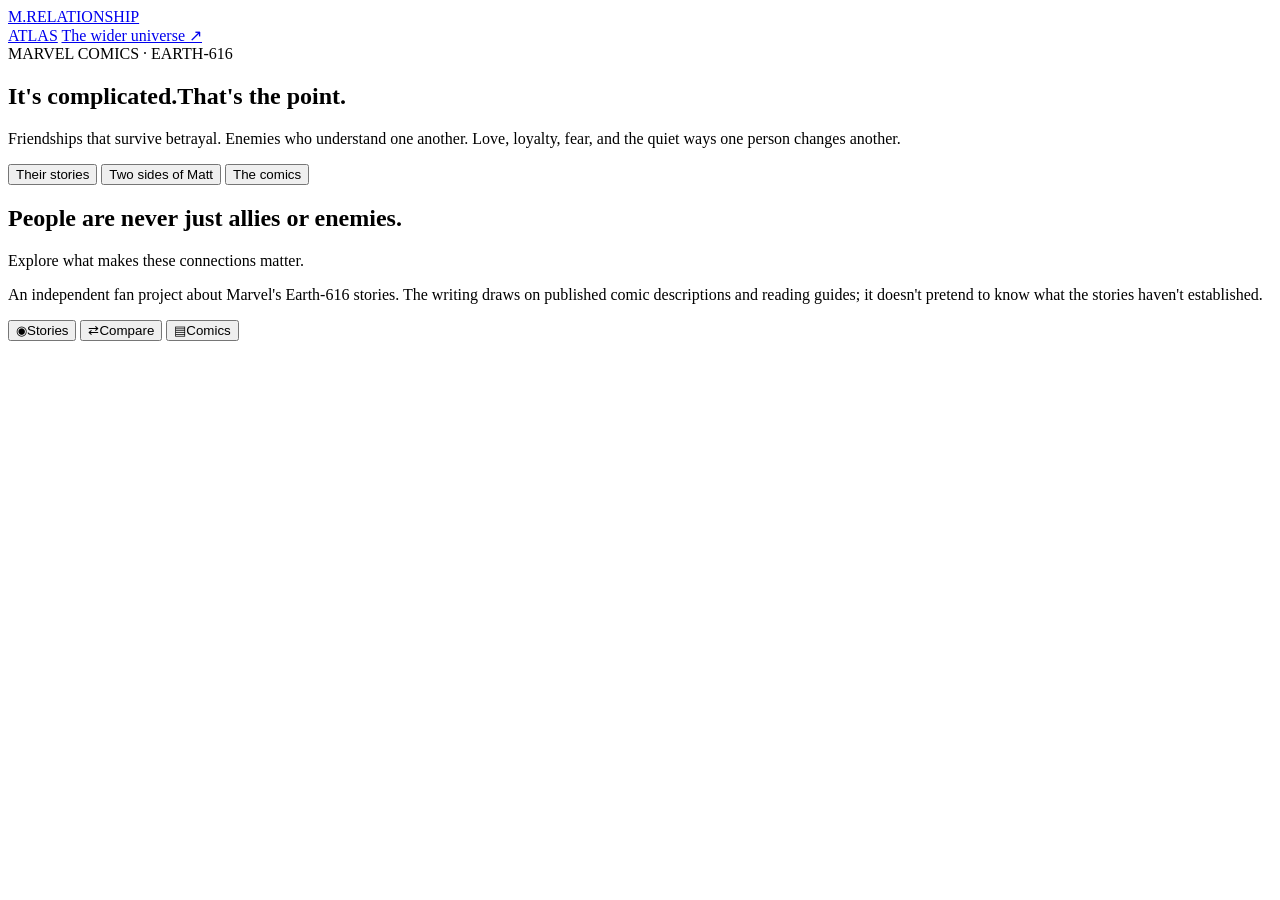
==== commit e8c7c2ad: "Replace jargon-heavy dashboard shell with mobile editorial reading experience" ====
--- a/index.html
+++ b/index.html
@@ -1,49 +1,44 @@
 <!doctype html>
 <html lang="en">
 <head>
-<meta charset="utf-8"><meta name="viewport" content="width=device-width, initial-scale=1, viewport-fit=cover"><meta name="theme-color" content="#0b1320"><meta name="apple-mobile-web-app-capable" content="yes"><meta name="apple-mobile-web-app-title" content="Earth-616 Bonds">
-<link rel="manifest" href="./manifest.webmanifest"><link rel="apple-touch-icon" href="./icon.svg">
-<title>Earth-616 | Relationship Atlas</title>
-<style>
-:root{color-scheme:dark;--bg:#0a111c;--panel:#132237;--light:#1b2e46;--edge:#30455d;--text:#f1f5fc;--sub:#a9bbcd;--muted:#7f99af;--red:#fd7285;--gold:#f5cd87;--teal:#8ad8c6;--blue:#91c9fa;--violet:#c6aafa}
-*{box-sizing:border-box}html,body{margin:0;min-height:100%;background:var(--bg);color:var(--text);font:15px/1.5 -apple-system,BlinkMacSystemFont,"Segoe UI",sans-serif}body{padding-bottom:calc(83px + env(safe-area-inset-bottom));background:radial-gradient(ellipse at 86% -8%,#263c54 0%, transparent 45%),var(--bg)}button,input,select{font:inherit}button,select,a{-webkit-tap-highlight-color:transparent}button{cursor:pointer;color:inherit}a{color:#b5d7ff}a:focus-visible,button:focus-visible,input:focus-visible,select:focus-visible{outline:2px solid var(--gold);outline-offset:3px}.wrap{max-width:1110px;margin:0 auto;padding:0 16px}.top{display:flex;align-items:center;justify-content:space-between;gap:12px;padding:18px 0 14px}.brand{font-size:12px;font-weight:800;letter-spacing:.15em;color:var(--sub);text-transform:uppercase}.brand strong{color:var(--red)}.topright{display:flex;align-items:center;gap:8px}.linkbtn{border:1px solid var(--edge);border-radius:12px;padding:8px 11px;font-size:12px;text-decoration:none;white-space:nowrap;color:var(--text)}.hero{padding:12px 0 18px}.eyebrow{font-size:11px;letter-spacing:.16em;text-transform:uppercase;color:var(--gold);font-weight:800}.hero h1{font-size:clamp(29px,6.9vw,49px);line-height:1.04;letter-spacing:-.045em;margin:9px 0 10px}.hero h1 span{color:var(--red)}.hero p{color:var(--sub);max-width:690px;font-size:14px;margin:0 0 16px}.stats{display:flex;flex-wrap:wrap;gap:8px}.metric{border:1px solid var(--edge);border-radius:12px;padding:9px 12px;background:#112032}.metric strong{font-size:19px;display:block;line-height:1.2}.metric span{color:var(--sub);font-size:11px}.tabs{display:flex;gap:7px;overflow-x:auto;padding:6px 0 15px;scrollbar-width:none}.tabs::-webkit-scrollbar{display:none}.tab{border:1px solid var(--edge);background:var(--panel);color:var(--sub);padding:10px 14px;border-radius:12px;font-size:13px;white-space:nowrap}.tab.active{background:var(--red);border-color:var(--red);color:#1b1117;font-weight:800}.block{background:linear-gradient(160deg,#132338,#101d2e);border:1px solid var(--edge);border-radius:18px;padding:16px;margin-bottom:13px}.block h2{margin:0 0 8px;font-size:18px;letter-spacing:-.02em}.block h3{margin:0 0 6px;font-size:15px}.sub{color:var(--sub)}.small{font-size:12px}.tiny{font-size:11px}.soft{background:var(--light);border-radius:12px;padding:12px}.muted{color:var(--muted)}.row{display:flex;align-items:center;gap:10px}.between{justify-content:space-between}.stack{display:flex;flex-direction:column;gap:10px}.filters{display:grid;grid-template-columns:1fr 1fr;gap:9px;margin:12px 0}.filters label{display:block;color:var(--sub);font-size:11px;margin-bottom:4px}#q,.filters input,.filters select,.selector{width:100%;padding:12px;border:1px solid var(--edge);border-radius:10px;color:var(--text);background:#0d1a29;min-width:0}.list{display:grid;gap:8px}.person{display:flex;align-items:center;text-align:left;width:100%;padding:11px 12px;border-radius:13px;background:#13263b;border:1px solid var(--edge);gap:11px}.person.selected{border-color:var(--red);background:#302636}.monogram{width:40px;height:40px;flex:0 0 40px;border-radius:12px;background:#26425b;display:grid;place-items:center;color:var(--gold);font-size:18px;font-weight:750}.person-main{flex:1;min-width:0}.person-main strong{font-size:14px}.person-main p{font-size:11px;color:var(--sub);margin:3px 0 0}.person .arrow{color:var(--muted);font-size:20px}.pill{display:inline-block;border:1px solid var(--edge);border-radius:999px;font-size:10px;font-weight:700;color:var(--sub);padding:3px 8px;margin:0 4px 4px 0}.pill.direct{color:var(--teal);border-color:#2d7069;background:#123b36}.pill.infer{color:var(--gold);border-color:#62502e;background:#352c21}.pill.neg{color:var(--red);border-color:#764353}.pill.neutral{color:var(--blue);border-color:#36577e}.pill.meta{color:var(--violet);border-color:#53476b}.twocol{display:grid;gap:12px;grid-template-columns:minmax(0,1fr) minmax(0,1fr)}.card{border-radius:12px;border:1px solid var(--edge);background:#132438;padding:12px}.card h3{font-size:14px;margin:0 0 7px}.card p{color:var(--sub);font-size:12px;margin:5px 0}.card strong{color:var(--text)}.sectiontitle{font-size:11px;text-transform:uppercase;letter-spacing:.12em;color:var(--gold);font-weight:800;margin:15px 0 8px}.claim{border:1px solid var(--edge);border-left:3px solid var(--blue);border-radius:11px;padding:12px;margin:8px 0;background:#122236}.claim.interpretive{border-left-color:var(--gold)}.claim strong{display:block;font-size:13px;line-height:1.4;margin:3px 0}.claim p{margin:6px 0;color:var(--sub);font-size:12px}.claim summary{cursor:pointer;color:var(--blue);font-size:11px;margin-top:8px}.claim details>div{margin-top:7px;padding:8px;border-radius:8px;background:#0b1a2a;font-size:12px;color:var(--sub)}.case-panel{background:#102035;border:1px solid var(--edge);border-radius:15px;padding:15px;margin:12px 0 18px}.case-rubric{display:grid;gap:10px;margin-top:14px}.case-column{border:1px solid #31475a;background:#0a1a29;border-radius:11px;padding:11px}.case-column p{margin:4px 0 0;color:var(--sub);font-size:13px}.case-label{font-size:10px;font-weight:850;letter-spacing:.11em}.case-label.fact{color:var(--teal)}.case-label.infer-label{color:var(--gold)}.case-label.unknown{color:var(--red)}@media(min-width:980px){.case-rubric{grid-template-columns:repeat(3,minmax(0,1fr))}}.claim a{display:inline-block;margin:4px 6px 3px 0;font-size:12px}.tone{font-weight:800;color:var(--gold);font-size:11px;text-transform:uppercase;letter-spacing:.06em}.intro{font-size:13px;color:var(--sub);margin:0 0 12px}.timeline{position:relative;padding:2px 0 2px 14px;border-left:2px solid var(--edge);margin-left:5px}.event{position:relative;padding:0 0 15px 13px}.event:before{content:"";position:absolute;top:7px;left:-20px;width:9px;height:9px;border:2px solid var(--red);background:var(--bg);border-radius:50%}.event strong{font-size:13px}.event .year{font-size:11px;color:var(--gold);font-weight:800;margin-right:5px}.event p{color:var(--sub);font-size:12px;margin:5px 0}.event a{font-size:12px}.alert{border-left:3px solid var(--gold);padding:10px 12px;background:#2c2b2a;color:#f0dfbc;border-radius:6px;font-size:12px;margin:10px 0}.empty{color:var(--sub);font-size:13px;padding:18px 10px;text-align:center}.comp-grid{display:grid;grid-template-columns:1fr 1fr;gap:10px}.compcell{border:1px solid var(--edge);border-radius:12px;background:#102035;padding:11px;min-height:64px}.compcell h3{margin:0 0 4px;font-size:14px}.compcell p{margin:0;color:var(--sub);font-size:11px}.legend{display:flex;flex-wrap:wrap;gap:6px}.summaryline{font-size:12px;color:var(--sub)}.kitem{padding:12px;background:#132338;border-radius:12px;border:1px solid var(--edge);margin:8px 0}.kitem h3{font-size:13px;margin:0 0 4px}.kitem p{font-size:12px;color:var(--sub);margin:3px 0}.priority{float:right;color:var(--gold);font-size:11px;font-weight:700}.footer{color:var(--muted);font-size:11px;margin:22px 0 4px}.bottom{height:calc(68px + env(safe-area-inset-bottom));padding-bottom:env(safe-area-inset-bottom);background:#0d1a2af2;position:fixed;z-index:10;bottom:0;left:0;right:0;border-top:1px solid var(--edge);backdrop-filter:blur(12px)}.bottom-inner{max-width:700px;height:100%;margin:0 auto;display:flex;justify-content:space-around;align-items:center}.bottom button{width:20%;border:0;background:transparent;color:var(--sub);padding:8px 4px;display:flex;gap:3px;flex-direction:column;align-items:center;font-size:10px}.bottom button.on{color:var(--red);font-weight:700}.bottom .ico{font-size:21px;line-height:1.1}.caption{color:var(--muted);font-size:11px;margin-top:9px}
-@media(min-width:770px){.layout{display:grid;grid-template-columns:295px minmax(0,1fr);gap:15px}.filters{grid-template-columns:1fr 1fr}.person-list{max-height:66vh;overflow:auto}.hero{padding-top:22px}.block{padding:20px}.bottom{display:none}body{padding-bottom:20px}}@media(max-width:480px){.twocol{grid-template-columns:1fr}.comp-grid{gap:6px}.compcell{padding:8px}.compcell h3{font-size:12px}.compcell p{font-size:11px}.hero h1{font-size:33px}}
-</style></head><body>
-<div class="wrap"><header class="top"><div class="brand"><strong>MARVEL</strong> / EARTH-616 / RELATIONSHIPS</div><div class="topright"><a href="./atlas.html" class="linkbtn">Full atlas ↗</a></div></header>
-<section class="hero"><div class="eyebrow">Relationship evidence · v0.6</div><h1>People are more than<br><span>allies and enemies.</span></h1><p>Inspect what characters do to one another, how they feel, what power they hold—and which comics support each claim. Directional, historical, and reviewable.</p><div class="stats" id="stats"></div></section>
-<nav class="tabs" id="top-tabs" aria-label="Research views"><button class="tab active" data-mode="explore">Explore bonds</button><button class="tab" data-mode="compare">Compare</button><button class="tab" data-mode="cases">Case studies</button><button class="tab" data-mode="evidence">Evidence</button><button class="tab" data-mode="review">Research queue</button></nav>
-<main id="content"></main><p class="footer">Unofficial fan research tool. Earth-616 only. Marvel editorial descriptions are secondary evidence, not original panel verification. No live AI queries are sent from this interface.</p></div>
-<nav class="bottom" aria-label="Mobile navigation"><div class="bottom-inner"><button class="on" data-mode="explore"><span class="ico">◎</span>Explore</button><button data-mode="compare"><span class="ico">⇄</span>Compare</button><button data-mode="cases"><span class="ico">≋</span>Cases</button><button data-mode="evidence"><span class="ico">▤</span>Evidence</button><button data-mode="review"><span class="ico">✓</span>Review</button></div></nav>
-<script>
-'use strict';
-const DATA={"meta":{"project":"Earth-616 Relationship Atlas","version":"0.6 — comparative evidence pilot","research_date":"2026-10-18","scope":"Marvel comics Earth-616. Published issue years are not diegetic dates. Original full issue panels not reviewed.","evidence_limit":"Verified official Marvel issue/collection descriptions, NOT original comic page images or speech balloons. Publisher-supported ≠ panel-verified."},"people":[{"id":"matt","name":"Matt Murdock","alias":"Daredevil","continuity":"Earth-616"},{"id":"frank","name":"Frank Castle","alias":"Punisher","continuity":"Earth-616"},{"id":"luke","name":"Luke Cage","alias":"Luke Cage","continuity":"Earth-616"},{"id":"foggy","name":"Franklin Nelson","alias":"Foggy","continuity":"Earth-616"},{"id":"elektra","name":"Elektra Natchios","alias":"Elektra","continuity":"Earth-616"},{"id":"fisk","name":"Wilson Fisk","alias":"Kingpin","continuity":"Earth-616"},{"id":"peter","name":"Peter Parker","alias":"Spider-Man","continuity":"Earth-616"},{"id":"stick","name":"Stick","alias":"Stick","continuity":"Earth-616"},{"id":"sam","name":"Samuel Chung","alias":"Blindspot","continuity":"Earth-616"},{"id":"karen","name":"Karen Page","alias":"Karen Page","continuity":"Earth-616"},{"id":"bullseye","name":"Lester (identity disputed)","alias":"Bullseye","continuity":"Earth-616"}],"dimensions":[{"id":"affection","family":"Emotional","definition":"Personal care, emotional attachment or romantic feeling; separate from action"},{"id":"friendship","family":"Emotional","definition":"Voluntary ongoing personal bond distinct from professional cooperation"},{"id":"romance","family":"Emotional","definition":"Romantic involvement; distinct from mutuality and from present relationship status"},{"id":"trust","family":"Trust / respect","definition":"Belief another will act reliably or in good faith in a defined context"},{"id":"competence_respect","family":"Trust / respect","definition":"Recognition of someone’s skill, competence or courage"},{"id":"moral_respect","family":"Trust / respect","definition":"Approval of another’s principles, judgment or ethical character"},{"id":"influence","family":"Power","definition":"Capacity to change someone’s decisions, whether or not formally empowered"},{"id":"authority","family":"Power","definition":"Recognized formal authority within a defined structure or jurisdiction"},{"id":"coercion","family":"Power","definition":"Threats, intimidation, blackmail or force constraining someone’s choices"},{"id":"dependence","family":"Power","definition":"Reliance upon another for information, resources, protection or identity"},{"id":"professional","family":"Social","definition":"Employment, legal partnership, colleagues or vocation-based tie"},{"id":"mentorship","family":"Social","definition":"Teaching, training, guidance or protégé relationship"},{"id":"family","family":"Social","definition":"Biological, legal or acknowledged kinship; explicit nature required"},{"id":"ideology","family":"Ideology","definition":"Agreement or disagreement about ethics, means, ends, values"},{"id":"cooperation","family":"Behavior","definition":"Joint action toward a goal in a specified circumstance"},{"id":"conflict","family":"Behavior","definition":"Opposition, combat, sabotage or active obstruction"},{"id":"cohesion","family":"Behavior","definition":"Observed ability to coordinate despite differences; not identical to friendship"},{"id":"protection","family":"Behavior","definition":"Taking action to shield another from harm"},{"id":"betrayal","family":"Behavior","definition":"Violation of an established duty, trust, confidence or commitment"}],"sources":[{"id":"P1","title":"Daredevil & Punisher’s Best Team-Ups","url":"https://www.marvel.com/comics/discover/2482/daredevil-punisher-s-best-team-ups","kind":"Marvel editorial reading guide","level":"Publisher synopsis / editorial; full original issue not independently reviewed"},{"id":"P2","title":"Daredevil #183 — facsimile synopsis","url":"https://www.marvel.com/comics/issue/112688/daredevil_facsimile_edition_2023_183","kind":"Marvel issue synopsis","level":"Publisher synopsis / editorial; full original issue not independently reviewed"},{"id":"P3","title":"Punishment Fits the Crime: Matt and Frank","url":"https://www.marvel.com/articles/comics/punishment-fits-the-crime-matt-and-frank","kind":"Marvel editorial history","level":"Publisher synopsis / editorial; full original issue not independently reviewed"},{"id":"P4","title":"Daredevil vs. Punisher (2005) #1","url":"https://www.marvel.com/comics/issue/2202/daredevil-vs-punisher-2005-1","kind":"Marvel issue synopsis","level":"Publisher synopsis / editorial; full original issue not independently reviewed"},{"id":"P5","title":"Daredevil by Mark Waid Vol. 2","url":"https://www.marvel.com/comics/collection/47439/daredevil_by_mark_waid_vol_2_hc_2014_2","kind":"Marvel collected-edition synopsis","level":"Publisher synopsis / editorial; full original issue not independently reviewed"},{"id":"L1","title":"Shadowland (2010) #1","url":"https://www.marvel.com/comics/issue/29703/shadowland-2010-1","kind":"Marvel issue synopsis","level":"Publisher synopsis / editorial; full original issue not independently reviewed"},{"id":"L2","title":"Defenders (2017) reading guide","url":"https://share.marvel.com/comics/discover/796/defenders","kind":"Marvel editorial reading guide","level":"Publisher synopsis / editorial; full original issue not independently reviewed"},{"id":"L3","title":"Shadowland Omnibus","url":"https://www.marvel.com/comics/collection/66094/","kind":"Marvel collected-edition synopsis","level":"Publisher synopsis / editorial; full original issue not independently reviewed"},{"id":"F1","title":"Foggy Nelson: Marvel Reading Guide","url":"https://www.marvel.com/comics/guides/2479/foggy_nelson","kind":"Marvel editorial reading guide","level":"Publisher synopsis / editorial; full original issue not independently reviewed"},{"id":"F2","title":"Daredevil by Mark Waid Vol. 4","url":"https://www.marvel.com/comics/collection/40600/daredevil_by_mark_waid_vol_4_trade_paperback","kind":"Marvel collected-edition synopsis","level":"Publisher synopsis / editorial; full original issue not independently reviewed"},{"id":"E1","title":"Marvel Valentine’s Day comic guide","url":"https://www.marvel.com/comics/discover/454/valentines-day","kind":"Marvel editorial reading guide","level":"Publisher synopsis / editorial; full original issue not independently reviewed"},{"id":"E2","title":"Daredevil’s Darkest Moments","url":"https://www.marvel.com/articles/comics/daredevil-darkest-moments-list","kind":"Marvel editorial history","level":"Publisher synopsis / editorial; full original issue not independently reviewed"},{"id":"E3","title":"Daredevil (2022) #4","url":"https://www.marvel.com/comics/issue/101080/daredevil_2022_4","kind":"Marvel issue synopsis","level":"Publisher synopsis / editorial; full original issue not independently reviewed"},{"id":"E4","title":"Daredevil (2019) #29","url":"https://www.marvel.com/comics/issue/89599/DAREDEVIL_29","kind":"Marvel issue synopsis","level":"Publisher synopsis / editorial; full original issue not independently reviewed"},{"id":"K1","title":"Daredevil: Born Again collected edition","url":"https://www.marvel.com/comics/issue/28764/","kind":"Marvel collected-edition synopsis","level":"Publisher synopsis / editorial; full original issue not independently reviewed"},{"id":"K2","title":"The Kingpin reading guide","url":"https://www.marvel.com/comics/guides/543/the-kingpin","kind":"Marvel editorial reading guide","level":"Publisher synopsis / editorial; full original issue not independently reviewed"},{"id":"S1","title":"Spider-Man and Daredevil’s Famed Fellowship","url":"https://www.marvel.com/articles/comics/didja-know-spider-man-and-daredevil-s-famed-fellowship","kind":"Marvel editorial history","level":"Publisher synopsis / editorial; full original issue not independently reviewed"},{"id":"T1","title":"Daredevil (1964) #176","url":"https://www.marvel.com/comics/issue/8158/daredevil_1964_176","kind":"Marvel issue synopsis","level":"Publisher synopsis / editorial; full original issue not independently reviewed"},{"id":"B1","title":"The Comics History of Blindspot","url":"https://www.marvel.com/articles/comics/sam-chung-blindspot-daredevil-comics-history-explained","kind":"Marvel editorial history","level":"Publisher synopsis / editorial; full original issue not independently reviewed"},{"id":"B2","title":"Daredevil (2015) #10","url":"https://www.marvel.com/comics/issue/56719/slug","kind":"Marvel issue synopsis","level":"Publisher synopsis / editorial; full original issue not independently reviewed"},{"id":"C1","title":"Daredevil (1964) #57","url":"https://www.marvel.com/comics/issue/8406","kind":"Marvel issue synopsis","level":"Publisher synopsis / editorial; full original issue not independently reviewed"},{"id":"C2","title":"Daredevil: Born Again guide","url":"https://www.marvel.com/comics/guides/1032/daredevil-born-again","kind":"Marvel editorial reading guide","level":"Publisher synopsis / editorial; full original issue not independently reviewed"},{"id":"H1","title":"Shadowland #1","url":"https://www.marvel.com/comics/issue/29703/shadowland-2010-1","kind":"Marvel issue synopsis","level":"Publisher synopsis / editorial; full original issue not independently reviewed"},{"id":"R01","title":"Punisher’s Hit List: Daredevil / Punisher (2000) #3","url":"https://www.marvel.com/comics/guides/1266/punishers-hit-list","kind":"Marvel editorial reading guide","level":"Marvel publisher description/editorial; no original panel review"},{"id":"R02","title":"Punisher & Bullseye: Deadliest Hits — Trial of the Punisher #1–2","url":"https://www.marvel.com/comics/issue/61784/punisher_bullseye_deadliest_hits_trade_paperback","kind":"Marvel collected edition synopsis","level":"Marvel publisher description/editorial; no original panel review"},{"id":"R03","title":"Daredevil (1964) #257","url":"https://www.marvel.com/comics/issue/8248","kind":"Marvel issue synopsis","level":"Marvel publisher description/editorial; no original panel review"},{"id":"R04","title":"Foggy Nelson — Official Marvel character history","url":"https://www.marvel.com/characters/foggy-nelson/in-comics","kind":"Marvel character history","level":"Marvel publisher description/editorial; no original panel review"},{"id":"R05","title":"Foggy Nelson — Comic reading guide","url":"https://www.marvel.com/comics/guides/2479/foggy_nelson","kind":"Marvel editorial reading guide","level":"Marvel publisher description/editorial; no original panel review"},{"id":"R06","title":"Defenders Vol. 2: Kingpins of New York","url":"https://www.marvel.com/comics/collection/67328/defenders_vol_2_kingpins_of_new_york_trade_paperback","kind":"Marvel collected edition synopsis","level":"Marvel publisher description/editorial; no original panel review"},{"id":"R07","title":"Defenders (2017) #2","url":"https://www.marvel.com/comics/issue/63230/defenders_2017_2","kind":"Marvel issue synopsis","level":"Marvel publisher description/editorial; no original panel review"},{"id":"R08","title":"Daredevil (2022) #4","url":"https://www.marvel.com/comics/issue/101080/daredevil_2022_4","kind":"Marvel issue synopsis","level":"Marvel publisher description/editorial; no original panel review"},{"id":"R09","title":"Shadowland (2010) #1","url":"https://www.marvel.com/comics/issue/29703/shadowland-2010-1","kind":"Marvel issue synopsis","level":"Marvel publisher description/editorial; no original panel review"},{"id":"R10","title":"Shadowland: Power Man (2010) #4","url":"https://www.marvel.com/comics/issue/33877/","kind":"Marvel issue synopsis","level":"Marvel publisher description/editorial; no original panel review"},{"id":"R11","title":"Daredevil by Mark Waid Vol. 4 — Daredevil (2011) #16–21","url":"https://www.marvel.com/comics/collection/40600/daredevil_by_mark_waid_vol_4_trade_paperback","kind":"Marvel collected edition synopsis","level":"Marvel publisher description/editorial; no original panel review"}],"events":[{"id":"EV01","a":"matt","b":"frank","issue":"Daredevil (1964) #183","publication_year":1982,"observation":"Matt and Frank pursue the same drug dealer while disagreeing over lawful punishment versus lethal justice.","source_id":"P2","review_status":"Publisher synopsis/guide reviewed; original panels not independently examined","evidence_tier":"publisher_secondary","observation_type":"publisher_summary","continuity":"Earth-616"},{"id":"EV02","a":"matt","b":"frank","issue":"Daredevil (1964) #257 / Punisher (1987) #10","publication_year":1988,"observation":"A linked investigation sees both heroes pursue the same threat to bystanders.","source_id":"P1","review_status":"Publisher synopsis/guide reviewed; original panels not independently examined","evidence_tier":"publisher_secondary","observation_type":"publisher_summary","continuity":"Earth-616"},{"id":"EV03","a":"matt","b":"frank","issue":"Daredevil vs. Punisher (2005) #1","publication_year":2005,"observation":"Matt and Frank each pursue order in Hell’s Kitchen through sharply divergent methods.","source_id":"P4","review_status":"Publisher synopsis/guide reviewed; original panels not independently examined","evidence_tier":"publisher_secondary","observation_type":"publisher_summary","continuity":"Earth-616"},{"id":"EV04","a":"matt","b":"frank","issue":"Daredevil (1998) Brubaker-era prison storyline","publication_year":2006,"observation":"Frank intentionally enters the same prison and engineers an escape with Matt; specific issue placement not yet verified.","source_id":"P3","review_status":"Publisher synopsis/guide reviewed; original panels not independently examined","evidence_tier":"publisher_secondary","observation_type":"publisher_summary","continuity":"Earth-616"},{"id":"EV05","a":"matt","b":"frank","issue":"Daredevil (2011) #11–21 / Punisher (2011) #10","publication_year":2012,"observation":"Daredevil and allies form an uneasy alliance involving Punisher-related characters during the Omega Drive story.","source_id":"P5","review_status":"Publisher synopsis/guide reviewed; original panels not independently examined","evidence_tier":"publisher_secondary","observation_type":"publisher_summary","continuity":"Earth-616"},{"id":"EV06","a":"matt","b":"luke","issue":"Shadowland (2010) #1–5","publication_year":2010,"observation":"Luke joins street-level heroes resisting Daredevil’s Hand-led regime and trying to save him.","source_id":"L3","review_status":"Publisher synopsis/guide reviewed; original panels not independently examined","evidence_tier":"publisher_secondary","observation_type":"publisher_summary","continuity":"Earth-616"},{"id":"EV07","a":"matt","b":"luke","issue":"Defenders (2017) #1","publication_year":2017,"observation":"Daredevil, Luke Cage, Jessica Jones and Iron Fist unite against a growing criminal threat.","source_id":"L2","review_status":"Publisher synopsis/guide reviewed; original panels not independently examined","evidence_tier":"publisher_secondary","observation_type":"publisher_summary","continuity":"Earth-616"},{"id":"EV08","a":"matt","b":"foggy","issue":"Daredevil (1964) #1","publication_year":1964,"observation":"Matt and Foggy are described as friends and law partners from the beginning.","source_id":"F1","review_status":"Publisher synopsis/guide reviewed; original panels not independently examined","evidence_tier":"publisher_secondary","observation_type":"publisher_summary","continuity":"Earth-616"},{"id":"EV09","a":"matt","b":"foggy","issue":"Daredevil (1964) #347","publication_year":1995,"observation":"Foggy discovers Matt’s secret identity.","source_id":"F1","review_status":"Publisher synopsis/guide reviewed; original panels not independently examined","evidence_tier":"publisher_secondary","observation_type":"publisher_summary","continuity":"Earth-616"},{"id":"EV10","a":"matt","b":"foggy","issue":"Daredevil (2011) #16–21","publication_year":2012,"observation":"Foggy, concerned for Matt’s well-being and judgment, dissolves their friendship and law partnership.","source_id":"F2","review_status":"Publisher synopsis/guide reviewed; original panels not independently examined","evidence_tier":"publisher_secondary","observation_type":"publisher_summary","continuity":"Earth-616"},{"id":"EV11","a":"matt","b":"foggy","issue":"Daredevil (2015) #20","publication_year":2017,"observation":"Matt confesses his secret identity to Foggy after its erasure from public knowledge.","source_id":"F1","review_status":"Publisher synopsis/guide reviewed; original panels not independently examined","evidence_tier":"publisher_secondary","observation_type":"publisher_summary","continuity":"Earth-616"},{"id":"EV12","a":"matt","b":"foggy","issue":"Daredevil (2015) #602","publication_year":2018,"observation":"Foggy serves as Matt’s chief of staff when Matt becomes Acting Mayor.","source_id":"F1","review_status":"Publisher synopsis/guide reviewed; original panels not independently examined","evidence_tier":"publisher_secondary","observation_type":"publisher_summary","continuity":"Earth-616"},{"id":"EV13","a":"matt","b":"elektra","issue":"Daredevil: The Man Without Fear (1993) #2","publication_year":1993,"observation":"Matt and Elektra meet as students and begin a romantic relationship in a retelling of their earlier history.","source_id":"E1","review_status":"Publisher synopsis/guide reviewed; original panels not independently examined","evidence_tier":"publisher_secondary","observation_type":"publisher_summary","continuity":"Earth-616"},{"id":"EV14","a":"matt","b":"elektra","issue":"Daredevil (1964) #181","publication_year":1982,"observation":"Bullseye kills Elektra, deeply impacting Matt; death and later resurrection complicate their relationship timeline.","source_id":"E2","review_status":"Publisher synopsis/guide reviewed; original panels not independently examined","evidence_tier":"publisher_secondary","observation_type":"publisher_summary","continuity":"Earth-616"},{"id":"EV15","a":"matt","b":"elektra","issue":"Daredevil (2019) #29","publication_year":2021,"observation":"Elektra takes up the Daredevil identity during Matt’s absence and protects his legacy.","source_id":"E4","review_status":"Publisher synopsis/guide reviewed; original panels not independently examined","evidence_tier":"publisher_secondary","observation_type":"publisher_summary","continuity":"Earth-616"},{"id":"EV16","a":"matt","b":"elektra","issue":"Daredevil (2022) #4","publication_year":2022,"observation":"Elektra recruits Matt as partner for the Fist; the issue synopsis describes growing closeness.","source_id":"E3","review_status":"Publisher synopsis/guide reviewed; original panels not independently examined","evidence_tier":"publisher_secondary","observation_type":"publisher_summary","continuity":"Earth-616"},{"id":"EV17","a":"matt","b":"fisk","issue":"Daredevil (1964) #226–233 (Born Again)","publication_year":1986,"observation":"After receiving Matt’s secret identity, Fisk systematically destroys his work and personal life.","source_id":"K1","review_status":"Publisher synopsis/guide reviewed; original panels not independently examined","evidence_tier":"publisher_secondary","observation_type":"publisher_summary","continuity":"Earth-616"},{"id":"EV18","a":"matt","b":"fisk","issue":"Daredevil (2015) #595–600 (Mayor Fisk)","publication_year":2017,"observation":"Fisk wins mayoral power in New York, leaving Matt confronting an antagonist with municipal authority.","source_id":"K2","review_status":"Publisher synopsis/guide reviewed; original panels not independently examined","evidence_tier":"publisher_secondary","observation_type":"publisher_summary","continuity":"Earth-616"},{"id":"EV19","a":"matt","b":"peter","issue":"Amazing Spider-Man (1963) #16","publication_year":1964,"observation":"Peter and Matt initially cooperate to defeat the Ringleader despite being manipulated into a fight.","source_id":"S1","review_status":"Publisher synopsis/guide reviewed; original panels not independently examined","evidence_tier":"publisher_secondary","observation_type":"publisher_summary","continuity":"Earth-616"},{"id":"EV28","a":"matt","b":"peter","issue":"Amazing Spider-Man (1963) #18","publication_year":1964,"observation":"Daredevil credits Spider-Man as a valiant fighter when Peter is falsely perceived as cowardly.","source_id":"S1","review_status":"Publisher synopsis/guide reviewed; original panels not independently examined","evidence_tier":"publisher_secondary","observation_type":"publisher_summary","continuity":"Earth-616"},{"id":"EV20","a":"matt","b":"peter","issue":"Daredevil (1964) #16–17","publication_year":1966,"observation":"The Masked Marauder tricks the heroes into clashing; they ultimately cooperate against him.","source_id":"S1","review_status":"Publisher synopsis/guide reviewed; original panels not independently examined","evidence_tier":"publisher_secondary","observation_type":"publisher_summary","continuity":"Earth-616"},{"id":"EV21","a":"matt","b":"stick","issue":"Daredevil (1964) #176","publication_year":1981,"observation":"Matt and Elektra seek out Stick, identified as Matt’s former sensei.","source_id":"T1","review_status":"Publisher synopsis/guide reviewed; original panels not independently examined","evidence_tier":"publisher_secondary","observation_type":"publisher_summary","continuity":"Earth-616"},{"id":"EV22","a":"matt","b":"sam","issue":"All-New, All-Different Point One (2015) #1","publication_year":2015,"observation":"Matt sees Blindspot’s potential during an encounter and decides to train him.","source_id":"B1","review_status":"Publisher synopsis/guide reviewed; original panels not independently examined","evidence_tier":"publisher_secondary","observation_type":"publisher_summary","continuity":"Earth-616"},{"id":"EV23","a":"matt","b":"sam","issue":"Daredevil (2015) #10","publication_year":2016,"observation":"Blindspot, described as Matt’s protégé, investigates while Matt is occupied with legal work.","source_id":"B2","review_status":"Publisher synopsis/guide reviewed; original panels not independently examined","evidence_tier":"publisher_secondary","observation_type":"publisher_summary","continuity":"Earth-616"},{"id":"EV24","a":"matt","b":"karen","issue":"Daredevil (1964) #57","publication_year":1969,"observation":"Matt reveals that he is Daredevil to Karen.","source_id":"C1","review_status":"Publisher synopsis/guide reviewed; original panels not independently examined","evidence_tier":"publisher_secondary","observation_type":"publisher_summary","continuity":"Earth-616"},{"id":"EV25","a":"matt","b":"karen","issue":"Daredevil (1964) #226–233 (Born Again)","publication_year":1986,"observation":"Karen sells Matt’s secret identity; Fisk exploits the information to harm him.","source_id":"C2","review_status":"Publisher synopsis/guide reviewed; original panels not independently examined","evidence_tier":"publisher_secondary","observation_type":"publisher_summary","continuity":"Earth-616"},{"id":"EV26","a":"matt","b":"bullseye","issue":"Daredevil (1964) #181","publication_year":1982,"observation":"Bullseye kills Elektra, a defining act of violence against someone Matt loves.","source_id":"E2","review_status":"Publisher synopsis/guide reviewed; original panels not independently examined","evidence_tier":"publisher_secondary","observation_type":"publisher_summary","continuity":"Earth-616"},{"id":"EV27","a":"matt","b":"bullseye","issue":"Shadowland (2010) #1","publication_year":2010,"observation":"Daredevil faces Bullseye during the opening conflict of Shadowland.","source_id":"H1","review_status":"Publisher synopsis/guide reviewed; original panels not independently examined","evidence_tier":"publisher_secondary","observation_type":"publisher_summary","continuity":"Earth-616"},{"id":"EV29","a":"matt","b":"frank","issue":"Punisher (2000) #3","publication_year":2000,"observation":"Marvel’s guide describes Daredevil chained on a rooftop and holding a gun after a confrontation with Punisher. The precise dialogue and decision structure still require panel review.","source_id":"R01","review_status":"Official Marvel summary reviewed; comic panels not independently reviewed","observation_type":"publisher_summary","evidence_tier":"publisher_secondary","continuity":"Earth-616"},{"id":"EV30","a":"matt","b":"frank","issue":"Punisher: The Trial of the Punisher (2013) #1–2","publication_year":2013,"observation":"Frank faces trial after surrendering, and Matt appears as a witness for the prosecution. Marvel’s collected summary does not establish Matt’s exact testimony.","source_id":"R02","review_status":"Official Marvel summary reviewed; comic panels not independently reviewed","observation_type":"publisher_summary","evidence_tier":"publisher_secondary","continuity":"Earth-616"},{"id":"EV31","a":"matt","b":"frank","issue":"Daredevil (1964) #257","publication_year":1988,"observation":"Marvel describes Daredevil trying to prevent Punisher from enacting retaliatory lethal justice.","source_id":"R03","review_status":"Official Marvel summary reviewed; comic panels not independently reviewed","observation_type":"publisher_summary","evidence_tier":"publisher_secondary","continuity":"Earth-616"},{"id":"EV32","a":"matt","b":"foggy","issue":"Daredevil (2011) #16–21","publication_year":2012,"observation":"Foggy ends their legal partnership and friendship because he believes Matt is dangerously unstable; described in the collection synopsis.","source_id":"R11","review_status":"Official Marvel summary reviewed; comic panels not independently reviewed","observation_type":"publisher_summary","evidence_tier":"publisher_secondary","continuity":"Earth-616"},{"id":"EV33","a":"matt","b":"foggy","issue":"Daredevil (2014) #5","publication_year":2014,"observation":"Marvel’s reading guide says Matt and Hank Pym stage Foggy’s death to protect him from enemies during his cancer treatment.","source_id":"R05","review_status":"Official Marvel summary reviewed; comic panels not independently reviewed","observation_type":"publisher_summary","evidence_tier":"publisher_secondary","continuity":"Earth-616"},{"id":"EV34","a":"matt","b":"foggy","issue":"Daredevil (2022) #13","publication_year":2023,"observation":"Marvel’s reading guide says Matt travels to the afterlife to save Foggy’s soul after learning of the Hand’s attack.","source_id":"R05","review_status":"Official Marvel summary reviewed; comic panels not independently reviewed","observation_type":"publisher_summary","evidence_tier":"publisher_secondary","continuity":"Earth-616"},{"id":"EV35","a":"matt","b":"foggy","issue":"Daredevil (1964) #48","publication_year":1968,"observation":"Foggy wins the district-attorney election and invites Matt to become assistant district attorney; the guide does not establish whether Matt accepted.","source_id":"R05","review_status":"Official Marvel summary reviewed; comic panels not independently reviewed","observation_type":"publisher_summary","evidence_tier":"publisher_secondary","continuity":"Earth-616"},{"id":"EV36","a":"matt","b":"luke","issue":"Defenders (2017) #6–10","publication_year":2017,"observation":"Matt and Luke participate with Jessica Jones and Iron Fist in protecting New York during an underworld gang war.","source_id":"R06","review_status":"Official Marvel summary reviewed; comic panels not independently reviewed","observation_type":"publisher_summary","evidence_tier":"publisher_secondary","continuity":"Earth-616"},{"id":"EV37","a":"matt","b":"luke","issue":"Shadowland (2010) #1","publication_year":2010,"observation":"Marvel identifies Luke Cage among the heroes acting to stop a citywide conflict centered on Daredevil.","source_id":"R09","review_status":"Official Marvel summary reviewed; comic panels not independently reviewed","observation_type":"publisher_summary","evidence_tier":"publisher_secondary","continuity":"Earth-616"},{"id":"EV38","a":"matt","b":"elektra","issue":"Daredevil (2022) #4","publication_year":2022,"observation":"Publisher synopsis calls Matt Elektra’s most trusted ally while she recruits him as a partner against the Hand.","source_id":"R08","review_status":"Official Marvel summary reviewed; comic panels not independently reviewed","observation_type":"publisher_summary","evidence_tier":"publisher_secondary","continuity":"Earth-616"}],"claims":[{"id":"CL001","pair_id":"matt-frank","from_id":"matt","to_id":"frank","dimension":"ideology","assessment":"strong disagreement","epistemic":"direct","summary":"Opposes lethal vigilantism","qualification":"Their competing ideas of justice are explicitly contrasted in #183.","event_ids":["EV01"],"scope":"1982 encounter","continuity":"Earth-616","review_status":"provisional; no panel review"},{"id":"CL002","pair_id":"matt-frank","from_id":"frank","to_id":"matt","dimension":"ideology","assessment":"strong disagreement","epistemic":"direct","summary":"Rejects Matt’s nonlethal approach","qualification":"The issue synopsis contrasts Frank’s intended punishment with Matt’s legal approach.","event_ids":["EV01"],"scope":"1982 encounter","continuity":"Earth-616","review_status":"provisional; no panel review"},{"id":"CL003","pair_id":"matt-frank","from_id":"matt","to_id":"frank","dimension":"conflict","assessment":"recurring","epistemic":"direct","summary":"Intervenes against Frank’s methods","qualification":"Marvel describes their recurring clashes and ideological opposition.","event_ids":["EV01","EV03"],"scope":"Across cited encounters","continuity":"Earth-616","review_status":"provisional; no panel review"},{"id":"CL004","pair_id":"matt-frank","from_id":"matt","to_id":"frank","dimension":"cooperation","assessment":"conditional","epistemic":"direct","summary":"Works with Frank under pressure","qualification":"Marvel documents occasions when the two work toward common goals.","event_ids":["EV02","EV04"],"scope":"Selected encounters","continuity":"Earth-616","review_status":"provisional; no panel review"},{"id":"CL005","pair_id":"matt-frank","from_id":"frank","to_id":"matt","dimension":"cooperation","assessment":"conditional","epistemic":"direct","summary":"Chooses to work with Matt","qualification":"Frank’s prison intervention is a concrete example; motive varies by event.","event_ids":["EV04"],"scope":"Brubaker-era prison story","continuity":"Earth-616","review_status":"provisional; no panel review"},{"id":"CL006","pair_id":"matt-frank","from_id":"frank","to_id":"matt","dimension":"competence_respect","assessment":"plausible; needs direct review","epistemic":"interpretive","summary":"May respect Matt’s effectiveness","qualification":"His prison intervention suggests regard for Daredevil’s ability to protect the streets; respect is inferred, not quoted.","event_ids":["EV04"],"scope":"Brubaker-era prison story","continuity":"Earth-616","review_status":"provisional; no panel review"},{"id":"CL007","pair_id":"matt-luke","from_id":"matt","to_id":"luke","dimension":"cooperation","assessment":"recurring in selected arcs","epistemic":"direct","summary":"Works with Luke against threats","qualification":"They form part of the 2017 Defenders.","event_ids":["EV07"],"scope":"2017 Defenders","continuity":"Earth-616","review_status":"provisional; no panel review"},{"id":"CL008","pair_id":"matt-luke","from_id":"luke","to_id":"matt","dimension":"cooperation","assessment":"recurring in selected arcs","epistemic":"direct","summary":"Works with Matt as a peer","qualification":"The 2017 Defenders are peers forming a team.","event_ids":["EV07"],"scope":"2017 Defenders","continuity":"Earth-616","review_status":"provisional; no panel review"},{"id":"CL009","pair_id":"matt-luke","from_id":"luke","to_id":"matt","dimension":"conflict","assessment":"situational","epistemic":"direct","summary":"Opposes Matt’s Hand-led regime","qualification":"Opposition in Shadowland occurs in the context of Matt’s altered conduct and leadership.","event_ids":["EV06"],"scope":"Shadowland 2010","continuity":"Earth-616","review_status":"provisional; no panel review"},{"id":"CL010","pair_id":"matt-luke","from_id":"luke","to_id":"matt","dimension":"protection","assessment":"intent indicated","epistemic":"interpretive","summary":"Tries to save Matt while opposing him","qualification":"The collected synopsis describes allies trying to stop Matt and save his soul.","event_ids":["EV06"],"scope":"Shadowland 2010","continuity":"Earth-616","review_status":"provisional; no panel review"},{"id":"CL011","pair_id":"matt-luke","from_id":"matt","to_id":"luke","dimension":"cohesion","assessment":"demonstrated in an arc","epistemic":"interpretive","summary":"Cooperates within the Defenders","qualification":"The team forms, but this synopsis alone cannot establish enduring cohesion.","event_ids":["EV07"],"scope":"2017 Defenders","continuity":"Earth-616","review_status":"provisional; no panel review"},{"id":"CL012","pair_id":"matt-foggy","from_id":"matt","to_id":"foggy","dimension":"friendship","assessment":"established","epistemic":"direct","summary":"Longstanding best friend","qualification":"Publisher explicitly identifies Foggy as Matt’s best friend since college.","event_ids":["EV08"],"scope":"Longstanding; fluctuates","continuity":"Earth-616","review_status":"provisional; no panel review"},{"id":"CL013","pair_id":"matt-foggy","from_id":"foggy","to_id":"matt","dimension":"friendship","assessment":"established","epistemic":"direct","summary":"Longstanding best friend","qualification":"Marvel explicitly uses the term best friend.","event_ids":["EV08"],"scope":"Longstanding; fluctuates","continuity":"Earth-616","review_status":"provisional; no panel review"},{"id":"CL014","pair_id":"matt-foggy","from_id":"matt","to_id":"foggy","dimension":"professional","assessment":"law partner","epistemic":"direct","summary":"Runs a legal partnership","qualification":"Their original professional relationship is explicit.","event_ids":["EV08"],"scope":"Early career; other periods","continuity":"Earth-616","review_status":"provisional; no panel review"},{"id":"CL015","pair_id":"matt-foggy","from_id":"foggy","to_id":"matt","dimension":"trust","assessment":"fractured at one point","epistemic":"direct","summary":"Breaks ties over concerns about Matt","qualification":"The Waid-era collection reports an explicit rupture caused by fears about Matt’s state.","event_ids":["EV10"],"scope":"2011 series #16–21","continuity":"Earth-616","review_status":"provisional; no panel review"},{"id":"CL016","pair_id":"matt-foggy","from_id":"matt","to_id":"foggy","dimension":"trust","assessment":"renewed disclosure","epistemic":"interpretive","summary":"Entrusts Foggy with his identity again","qualification":"Matt’s post-erasure confession is an observed act of disclosure; strength of trust not independently measured.","event_ids":["EV11"],"scope":"2015 series #20","continuity":"Earth-616","review_status":"provisional; no panel review"},{"id":"CL017","pair_id":"matt-foggy","from_id":"foggy","to_id":"matt","dimension":"professional","assessment":"chief of staff","epistemic":"direct","summary":"Works in Matt’s mayoral administration","qualification":"Formal professional role exists, not necessarily personal subordination outside that office.","event_ids":["EV12"],"scope":"2015 series #602","continuity":"Earth-616","review_status":"provisional; no panel review"},{"id":"CL018","pair_id":"matt-foggy","from_id":"matt","to_id":"foggy","dimension":"authority","assessment":"formal, time-limited","epistemic":"direct","summary":"Holds executive authority over Foggy’s staff role","qualification":"Matt is Acting Mayor and Foggy is Chief of Staff; only relevant to that administration.","event_ids":["EV12"],"scope":"Acting-Mayor period","continuity":"Earth-616","review_status":"provisional; no panel review"},{"id":"CL019","pair_id":"matt-elektra","from_id":"matt","to_id":"elektra","dimension":"romance","assessment":"historically explicit","epistemic":"direct","summary":"Romantic partners across eras","qualification":"Marvel describes their college romance and later closeness.","event_ids":["EV13","EV16"],"scope":"Historical; not persistent status","continuity":"Earth-616","review_status":"provisional; no panel review"},{"id":"CL020","pair_id":"matt-elektra","from_id":"elektra","to_id":"matt","dimension":"romance","assessment":"historically explicit","epistemic":"direct","summary":"Romantic partners across eras","qualification":"The relationship began in college; later status evolves.","event_ids":["EV13","EV16"],"scope":"Historical; not persistent status","continuity":"Earth-616","review_status":"provisional; no panel review"},{"id":"CL021","pair_id":"matt-elektra","from_id":"elektra","to_id":"matt","dimension":"protection","assessment":"defends symbolic legacy","epistemic":"interpretive","summary":"Protects Matt’s Daredevil legacy","qualification":"Assuming the Daredevil identity when Matt is absent is an action, not proof of current feelings.","event_ids":["EV15"],"scope":"2021","continuity":"Earth-616","review_status":"provisional; no panel review"},{"id":"CL022","pair_id":"matt-elektra","from_id":"elektra","to_id":"matt","dimension":"influence","assessment":"recruitment shown","epistemic":"direct","summary":"Recruits Matt as a partner","qualification":"Elektra’s Fist plan calls for Matt’s participation.","event_ids":["EV16"],"scope":"2022","continuity":"Earth-616","review_status":"provisional; no panel review"},{"id":"CL023","pair_id":"matt-elektra","from_id":"matt","to_id":"elektra","dimension":"cooperation","assessment":"in Fist project","epistemic":"direct","summary":"Joins Elektra’s anti-Hand mission","qualification":"The 2022 synopsis presents a substantive partnership.","event_ids":["EV16"],"scope":"2022","continuity":"Earth-616","review_status":"provisional; no panel review"},{"id":"CL024","pair_id":"matt-fisk","from_id":"fisk","to_id":"matt","dimension":"coercion","assessment":"extreme","epistemic":"direct","summary":"Exploits a secret to destroy Matt’s life","qualification":"Fisk weaponizes knowledge of Matt’s identity in Born Again.","event_ids":["EV17"],"scope":"Born Again, 1986","continuity":"Earth-616","review_status":"provisional; no panel review"},{"id":"CL025","pair_id":"matt-fisk","from_id":"fisk","to_id":"matt","dimension":"conflict","assessment":"sustained","epistemic":"direct","summary":"Targets Matt personally and professionally","qualification":"Born Again focuses on personal and career destruction.","event_ids":["EV17"],"scope":"Born Again, 1986","continuity":"Earth-616","review_status":"provisional; no panel review"},{"id":"CL026","pair_id":"matt-fisk","from_id":"fisk","to_id":"matt","dimension":"authority","assessment":"office-limited","epistemic":"direct","summary":"Holds municipal authority as mayor","qualification":"This is governmental authority over city institutions, not Daredevil personally.","event_ids":["EV18"],"scope":"Mayor Fisk arc","continuity":"Earth-616","review_status":"provisional; no panel review"},{"id":"CL027","pair_id":"matt-fisk","from_id":"matt","to_id":"fisk","dimension":"conflict","assessment":"sustained","epistemic":"direct","summary":"Opposes Fisk’s criminal and civic power","qualification":"Publisher’s Mayor Fisk guide places Daredevil against the mayoral antagonist.","event_ids":["EV17","EV18"],"scope":"Selected arcs","continuity":"Earth-616","review_status":"provisional; no panel review"},{"id":"CL029","pair_id":"matt-peter","from_id":"matt","to_id":"peter","dimension":"cooperation","assessment":"situational","epistemic":"direct","summary":"Teams up against manipulations","qualification":"They overcome the Ringleader’s manipulation and defeat him together.","event_ids":["EV19"],"scope":"1964","continuity":"Earth-616","review_status":"provisional; no panel review"},{"id":"CL030","pair_id":"matt-peter","from_id":"peter","to_id":"matt","dimension":"cooperation","assessment":"situational","epistemic":"direct","summary":"Teams up after a forced clash","qualification":"Their early encounters show both confrontation and collaboration.","event_ids":["EV19","EV20"],"scope":"1964–66","continuity":"Earth-616","review_status":"provisional; no panel review"},{"id":"CL031","pair_id":"matt-peter","from_id":"matt","to_id":"peter","dimension":"competence_respect","assessment":"explicit praise","epistemic":"direct","summary":"Praises Peter’s heroism","qualification":"Marvel records Daredevil publicly giving Spider-Man credit as a valiant fighter.","event_ids":["EV28"],"scope":"Early shared history; see Marvel article","continuity":"Earth-616","review_status":"provisional; no panel review"},{"id":"CL032","pair_id":"matt-peter","from_id":"matt","to_id":"peter","dimension":"conflict","assessment":"episodic","epistemic":"direct","summary":"Clashes due to villain manipulation","qualification":"Their early conflict is not sufficient evidence for enduring enmity.","event_ids":["EV20"],"scope":"1966","continuity":"Earth-616","review_status":"provisional; no panel review"},{"id":"CL033","pair_id":"matt-stick","from_id":"stick","to_id":"matt","dimension":"mentorship","assessment":"former teacher","epistemic":"direct","summary":"Was Matt’s sensei","qualification":"Marvel’s issue synopsis identifies Stick as Matt’s old sensei.","event_ids":["EV21"],"scope":"Prior to 1981 issue","continuity":"Earth-616","review_status":"provisional; no panel review"},{"id":"CL034","pair_id":"matt-stick","from_id":"matt","to_id":"stick","dimension":"mentorship","assessment":"former student","epistemic":"direct","summary":"Trained under Stick","qualification":"The reverse of the explicitly identified sensei relationship.","event_ids":["EV21"],"scope":"Prior to 1981 issue","continuity":"Earth-616","review_status":"provisional; no panel review"},{"id":"CL036","pair_id":"matt-sam","from_id":"matt","to_id":"sam","dimension":"mentorship","assessment":"active in cited era","epistemic":"direct","summary":"Takes Sam on as a protégé","qualification":"Marvel details Matt’s decision to train Blindspot.","event_ids":["EV22","EV23"],"scope":"2015–16","continuity":"Earth-616","review_status":"provisional; no panel review"},{"id":"CL037","pair_id":"matt-sam","from_id":"sam","to_id":"matt","dimension":"mentorship","assessment":"student/protégé","epistemic":"direct","summary":"Receives Matt’s training","qualification":"Relationship is explicitly referred to as protégé.","event_ids":["EV22","EV23"],"scope":"2015–16","continuity":"Earth-616","review_status":"provisional; no panel review"},{"id":"CL038","pair_id":"matt-sam","from_id":"sam","to_id":"matt","dimension":"dependence","assessment":"training dependence","epistemic":"interpretive","summary":"Relies on Matt for guidance","qualification":"Inference from protégé relationship; intensity unmeasured.","event_ids":["EV22"],"scope":"2015–16","continuity":"Earth-616","review_status":"provisional; no panel review"},{"id":"CL039","pair_id":"matt-karen","from_id":"matt","to_id":"karen","dimension":"romance","assessment":"historically explicit","epistemic":"direct","summary":"Has an intimate history with Karen","qualification":"Marvel identifies Karen as Matt’s former lover in Born Again summaries.","event_ids":["EV25"],"scope":"Historical relationship","continuity":"Earth-616","review_status":"provisional; no panel review"},{"id":"CL040","pair_id":"matt-karen","from_id":"karen","to_id":"matt","dimension":"betrayal","assessment":"explicit disclosure","epistemic":"direct","summary":"Sells Matt’s secret identity","qualification":"Direct breach of the trust involved in keeping the secret.","event_ids":["EV24","EV25"],"scope":"Born Again, 1986","continuity":"Earth-616","review_status":"provisional; no panel review"},{"id":"CL041","pair_id":"matt-karen","from_id":"matt","to_id":"karen","dimension":"trust","assessment":"identity entrusted","epistemic":"interpretive","summary":"Shares vulnerable identity information","qualification":"Matt reveals his identity to Karen; inference: meaningful confidence in her.","event_ids":["EV24"],"scope":"1969","continuity":"Earth-616","review_status":"provisional; no panel review"},{"id":"CL043","pair_id":"matt-bullseye","from_id":"bullseye","to_id":"matt","dimension":"conflict","assessment":"severe","epistemic":"direct","summary":"Violent adversary","qualification":"Bullseye kills Elektra, causing major personal harm to Matt; recurring conflict continues.","event_ids":["EV26","EV27"],"scope":"1982–2010 selected arcs","continuity":"Earth-616","review_status":"provisional; no panel review"},{"id":"CL044","pair_id":"matt-bullseye","from_id":"bullseye","to_id":"matt","dimension":"coercion","assessment":"indirect harm","epistemic":"interpretive","summary":"Uses violence that harms Matt emotionally","qualification":"Violence against Elektra damages Matt; do not assume a precise intent to coerce from this synopsis alone.","event_ids":["EV26"],"scope":"1982","continuity":"Earth-616","review_status":"provisional; no panel review"},{"id":"CL045","pair_id":"matt-bullseye","from_id":"matt","to_id":"bullseye","dimension":"conflict","assessment":"severe","epistemic":"direct","summary":"Confronts Bullseye","qualification":"Shadowland places them in a central conflict.","event_ids":["EV27"],"scope":"2010","continuity":"Earth-616","review_status":"provisional; no panel review"},{"id":"CL046","pair_id":"matt-frank","from_id":"frank","to_id":"matt","dimension":"coercion","assessment":"direct physical restraint in cited encounter","epistemic":"direct","summary":"Physically constrains Matt’s options","qualification":"The publisher explicitly places Daredevil chained to a roof with a gun. Whether Frank intends a precise psychological lesson needs panel-level evidence.","event_ids":["EV29"],"scope":"Punisher (2000) #3","continuity":"Earth-616","review_status":"provisional; no panel review"},{"id":"CL047","pair_id":"matt-frank","from_id":"frank","to_id":"matt","dimension":"influence","assessment":"possible forced moral dilemma","epistemic":"interpretive","summary":"Uses force to challenge Matt’s options","qualification":"Staging this scenario may be an attempt to alter Matt’s decision process. Specific motive and choice architecture cannot be established from the short guide.","event_ids":["EV29"],"scope":"Punisher (2000) #3","continuity":"Earth-616","review_status":"provisional; no panel review"},{"id":"CL048","pair_id":"matt-frank","from_id":"matt","to_id":"frank","dimension":"conflict","assessment":"opposes lethal retaliation","epistemic":"direct","summary":"Intervenes against Frank’s retaliatory methods","qualification":"Marvel’s #257 synopsis supports active opposition to Frank’s method, not hatred of Frank as a person.","event_ids":["EV31"],"scope":"1988 issue","continuity":"Earth-616","review_status":"provisional; no panel review"},{"id":"CL049","pair_id":"matt-frank","from_id":"matt","to_id":"frank","dimension":"professional","assessment":"legal witness in criminal proceeding","epistemic":"direct","summary":"Participates in Frank’s legal accountability","qualification":"Matt is reported as prosecution witness in a trial; the record does not establish his exact testimony or a personal vendetta.","event_ids":["EV30"],"scope":"Trial of the Punisher (2013)","continuity":"Earth-616","review_status":"provisional; no panel review"},{"id":"CL050","pair_id":"matt-foggy","from_id":"matt","to_id":"foggy","dimension":"protection","assessment":"protective concealment","epistemic":"direct","summary":"Stages deception to shield Foggy from enemies","qualification":"Marvel describes a false death devised with Hank Pym to protect Foggy. This is not evidence of Matt holding authority over Foggy.","event_ids":["EV33"],"scope":"2014 arc","continuity":"Earth-616","review_status":"provisional; no panel review"},{"id":"CL051","pair_id":"matt-foggy","from_id":"matt","to_id":"foggy","dimension":"protection","assessment":"extraordinary rescue","epistemic":"direct","summary":"Attempts to recover Foggy’s soul","qualification":"Publisher reading guide explicitly describes rescue motivation and destination, but original panels were not reviewed.","event_ids":["EV34"],"scope":"2023 issue","continuity":"Earth-616","review_status":"provisional; no panel review"},{"id":"CL052","pair_id":"matt-foggy","from_id":"foggy","to_id":"matt","dimension":"authority","assessment":"jurisdictional job offer, not direct command","epistemic":"direct","summary":"Invites Matt to serve in district attorney’s office","qualification":"This documents a formal office and invitation, not proof of accepted employment or ongoing supervisory authority.","event_ids":["EV35"],"scope":"1968 issue","continuity":"Earth-616","review_status":"provisional; no panel review"},{"id":"CL053","pair_id":"matt-foggy","from_id":"foggy","to_id":"matt","dimension":"trust","assessment":"conditional rupture driven by safety concern","epistemic":"interpretive","summary":"Withdraws confidence in Matt’s judgment","qualification":"Publisher attributes the break to Foggy’s concern about Matt’s stability. That supports context-specific distrust; it does not erase historical affection.","event_ids":["EV32"],"scope":"2012 issues","continuity":"Earth-616","review_status":"provisional; no panel review"},{"id":"CL054","pair_id":"matt-luke","from_id":"luke","to_id":"matt","dimension":"conflict","assessment":"organized resistance to conduct","epistemic":"direct","summary":"Participates in resistance to Daredevil-centered violence","qualification":"Publisher explicitly places Luke among heroes opposing a citywide conflict centered on Matt; specific intentions and degree of personal hostility require panel review.","event_ids":["EV37"],"scope":"Shadowland (2010)","continuity":"Earth-616","review_status":"provisional; no panel review"},{"id":"CL055","pair_id":"matt-luke","from_id":"luke","to_id":"matt","dimension":"cooperation","assessment":"collective protection against gang war","epistemic":"direct","summary":"Works with Matt to protect New Yorkers","qualification":"As a Defenders member, Luke participates in collective anti-crime action; this cannot prove personal intimacy or comprehensive trust.","event_ids":["EV36"],"scope":"Defenders (2017) #6–10","continuity":"Earth-616","review_status":"provisional; no panel review"},{"id":"CL056","pair_id":"matt-luke","from_id":"matt","to_id":"luke","dimension":"cooperation","assessment":"collective protection against gang war","epistemic":"direct","summary":"Works with Luke to protect New Yorkers","qualification":"Same team objective; cannot infer personal friendship or high cohesion solely from shared roster.","event_ids":["EV36"],"scope":"Defenders (2017) #6–10","continuity":"Earth-616","review_status":"provisional; no panel review"},{"id":"CL057","pair_id":"matt-elektra","from_id":"elektra","to_id":"matt","dimension":"trust","assessment":"trusted operational ally in Fist era","epistemic":"direct","summary":"Places exceptional operational trust in Matt","qualification":"Marvel’s issue description explicitly describes Matt as her most trusted ally; this does not measure trust across all earlier eras.","event_ids":["EV38"],"scope":"2022 issue","continuity":"Earth-616","review_status":"provisional; no panel review"},{"id":"CL058","pair_id":"matt-elektra","from_id":"elektra","to_id":"matt","dimension":"influence","assessment":"requests partnership","epistemic":"direct","summary":"Recruits Matt as a partner against the Hand","qualification":"The request is explicit. Whether she compelled his choice is not established.","event_ids":["EV38"],"scope":"2022 issue","continuity":"Earth-616","review_status":"provisional; no panel review"}],"research_backlog":[{"question":"Matt → Punisher respect vs moral respect","next_step":"Find panel-level proof of respect for skill vs ethical judgment; avoid treating cooperation as respect","priority":"High"},{"question":"Daredevil ↔ Luke Cage personal friendship","next_step":"Separate recurring team work from demonstrated intimacy, private support and personal trust","priority":"High"},{"question":"Authority vs influence across Shadowland","next_step":"Identify formal Hand hierarchy; distinguish possession/compulsion from ordinary leadership","priority":"High"},{"question":"Foggy 2011 rupture exact issue","next_step":"Verify precise issue / pages of dissolution and later restoration","priority":"High"},{"question":"Daredevil ↔ Elektra 2022 context","next_step":"Confirm changes to status and power balance across 2022–23 story","priority":"Medium"},{"question":"Stick → Matt teaching style","next_step":"Document coercion, affection or dependence directly rather than relying on MCU versions","priority":"High"},{"question":"Kingpin → Matt influence","next_step":"Investigate indirect influence separate from coercion and material leverage","priority":"Medium"},{"question":"Daredevil ↔ Spider-Man modern trust","next_step":"Find distinct modern examples not just 1960s cooperation","priority":"Medium"},{"question":"Karen and Matt: post-Born Again reconciliation","next_step":"Source exact changes over time rather than freezing 1986 rupture","priority":"High"},{"question":"Bullseye motivations","next_step":"Examine whether particular actions explicitly target Matt emotionally rather than infer intent","priority":"Medium"},{"question":"Source depth","next_step":"Review actual issue pages and page-level references where legally accessible","priority":"High"},{"question":"Bidirectional sampling","next_step":"Avoid auto-mirroring claims; review both directions independently","priority":"High"},{"question":"Distinguish direct coercion vs psychological coercion in Punisher (2000) #3","next_step":"Examine authorized comic panels, record explicit choices, threats and intent separately.","priority":"High"},{"question":"Defenders friendship vs organized professional cooperation","next_step":"Find scenes of private support or personal emotional disclosure outside team combat.","priority":"High"},{"question":"Power Man title ambiguity in Shadowland","next_step":"Separate Luke Cage from Victor Alvarez and resolve each mention to a stable person ID.","priority":"High"},{"question":"Elektra trust reciprocal?","next_step":"Find Matt’s explicitly stated trust or demonstrated reliance in the 2022 Fist arc; do not mirror her view.","priority":"High"},{"question":"Foggy and Matt 2013–14 restitution","next_step":"Find actual reconciliation issues and how professional trust was restored after rupture.","priority":"High"}],"case_studies":[{"id":"punisher","title":"Coercion is not authority","partner_id":"frank","period":"1982–2013 examples","observed":"1982 and 1988 clashes establish different views of lethal justice. A 2000 incident places Daredevil chained to a rooftop; a 2013 trial places Matt as a prosecution witness.","interpreted":"The relationship can be both a continuing moral confrontation and a constrained form of cooperation. The rooftop scene permits a hypothesis of coercive moral pressure.","not_established":"No direct evidence here that Frank has formal authority over Matt, that mutual moral respect exists, or that the encounter proves lasting personal hatred.","source_ids":["P2","R03","R01","R02"],"claim_ids":["CL001","CL046","CL047","CL049"]},{"id":"foggy","title":"Protective concern can coexist with rupture","partner_id":"foggy","period":"1968–2023 selected arcs","observed":"Foggy offers Matt a role in the DA office; later ends their partnership amid concern about Matt’s stability. Matt helps conceal Foggy’s survival and, in another story, attempts to recover his soul.","interpreted":"An enduring bond can have context-specific breakdowns in professional trust without erasing affection or protection. Institutional power arises only in bounded official roles.","not_established":"We should not project the 2012 rupture across the entire history, or treat a job offer as proof that Foggy actually supervised Matt.","source_ids":["R05","R11","R04"],"claim_ids":["CL015","CL050","CL051","CL052","CL053"]},{"id":"luke","title":"Team cohesion is not friendship","partner_id":"luke","period":"2010 and 2017","observed":"Luke participates in a group seeking to contain the Shadowland crisis, then works alongside Daredevil and other Defenders during a later gang war.","interpreted":"Opposition in one historical context and collaboration in another are compatible; one involves resisting Matt’s conduct, the other coordinating against outside threats.","not_established":"These summaries alone do not establish private emotional closeness, deep personal trust, or that Luke recognized Matt’s authority outside a specific assignment.","source_ids":["R09","R06","R07"],"claim_ids":["CL009","CL054","CL055","CL056"]},{"id":"elektra","title":"Trust is directional and historical","partner_id":"elektra","period":"2022","observed":"Elektra’s publisher synopsis calls Matt her most trusted ally during the Fist project and says she wants him as a partner.","interpreted":"The issue provides unusually strong source language for Elektra → Matt operational trust. It doesn’t automatically describe Matt → Elektra to the same degree.","not_established":"This is not evidence that Elektra has permanent authority over Matt or that their entire romantic history follows a single stable trust level.","source_ids":["R08"],"claim_ids":["CL022","CL057","CL058"]}],"identity_warnings":[{"id":"ID01","entity":"Power Man","context":"Shadowland: Power Man (2010) #4","observation":"Marvel describes a new Power Man separate from Luke Cage in this Shadowland tie-in.","action":"Do not map all references to “Power Man” onto Luke Cage. Confirm the character identity in each issue before extraction.","source_id":"R10"}]};
-const people=Object.fromEntries(DATA.people.map(x=>[x.id,x]));
-const dims=Object.fromEntries(DATA.dimensions.map(x=>[x.id,x]));
-const sources=Object.fromEntries(DATA.sources.map(x=>[x.id,x]));
-const events=Object.fromEntries(DATA.events.map(x=>[x.id,x]));
-const state={mode:'explore',partner:'frank',compare:'luke',q:'',dimension:'all',direction:'both',review:'all',year:'all'};
-const pairs=DATA.people.filter(x=>x.id!=='matt');
-const esc=s=>String(s??'').replace(/[&<>"']/g,c=>({'&':'&amp;','<':'&lt;','>':'&gt;','"':'&quot;',"'":'&#39;'}[c]));
-const glyph=p=>{const alias=people[p]?.alias||'';return alias.trim().split(/\s+/).slice(0,2).map(s=>s[0]).join('').toUpperCase()};
-const claimsFor=p=>DATA.claims.filter(c=>c.pair_id==='matt-'+p&& (state.dimension==='all'||c.dimension===state.dimension));
-const eventsFor=p=>DATA.events.filter(e=>e.b===p).sort((a,b)=>a.publication_year-b.publication_year);
-const labelPerson=p=>p==='matt'?'Matt':people[p]?.alias||p;
-const evidenceLinks=c=>c.event_ids.map(id=>events[id]).filter(Boolean).map(e=>{let s=sources[e.source_id];return `<a target="_blank" rel="noopener noreferrer" href="${esc(s.url)}">${esc(e.issue)} ↗</a>`}).join('');
-function renderStats(){document.querySelector('#stats').innerHTML=[[String(DATA.people.length-1),'Relationships'],[DATA.claims.length+'','Claims'],[DATA.events.length+'','Story observations'],[DATA.sources.length+'','Marvel sources']].map(([v,t])=>`<div class="metric"><strong>${v}</strong><span>${t}</span></div>`).join('')}
-function switchMode(mode){state.mode=mode;document.querySelectorAll('[data-mode]').forEach(el=>{el.classList.toggle(el.classList.contains('tab')?'active':'on',el.dataset.mode===mode)});render();window.scrollTo({top:0,behavior:'auto'})}
-function claimHtml(c){return `<div class="claim ${c.epistemic==='interpretive'?'interpretive':''}"><div><span class="pill ${c.epistemic==='direct'?'direct':'infer'}">${c.epistemic==='direct'?'Publisher-supported':'Interpretation'}</span><span class="pill">${esc(dims[c.dimension].family)} · ${esc(c.dimension.replace('_',' '))}</span></div><strong>${esc(c.summary)}</strong><div class="tone">${esc(c.assessment)} <span class="muted">· ${esc(c.scope)}</span></div><details><summary>Reasoning and source issues</summary><div>${esc(c.qualification)}<div style="margin-top:5px">${evidenceLinks(c)}</div></div></details></div>`}
-function personOptions(selected){return pairs.map(p=>`<option value="${esc(p.id)}" ${selected===p.id?'selected':''}>${esc(p.alias)} (${esc(p.name)})</option>`).join('')}
-function personList(){let q=state.q.trim().toLowerCase(),filtered=pairs.filter(p=>(p.name+' '+p.alias).toLowerCase().includes(q));return `<div class="block"><h2>Choose a relationship</h2><p class="intro">Matt Murdock ↔ another character. These profiles describe cited periods, not present-day status.</p><input aria-label="Search Daredevil relationships" id="q" placeholder="Search people…" value="${esc(state.q)}"><div class="list person-list" style="margin-top:11px">${filtered.map(p=>{let n=DATA.claims.filter(c=>c.pair_id==='matt-'+p.id).length;return `<button class="person ${p.id===state.partner?'selected':''}" data-person="${p.id}"><span class="monogram">${glyph(p.id)}</span><span class="person-main"><strong>${esc(p.alias)}</strong><p>${esc(p.name)} · ${n} claims</p></span><span class="arrow">›</span></button>`}).join('')||'<p class="empty">No matching character in this pilot.</p>'}</div></div>`}
-function relationshipCard(p){const arr=claimsFor(p),ev=eventsFor(p);const left=arr.filter(c=>c.from_id==='matt'),right=arr.filter(c=>c.from_id===p);return `<section class="block" id="partner-details"><div class="row between"><div><div class="eyebrow">Historical social profile</div><h2 style="font-size:22px;margin-top:4px">Daredevil ⇄ ${esc(people[p].alias)}</h2><div class="summaryline">${arr.length} qualified claims · ${ev.length} documented observations</div></div><div class="monogram" style="width:48px;height:48px">${glyph(p)}</div></div><div class="alert"><strong>How to read this:</strong> “Publisher-supported” means reported in a Marvel synopsis or editorial guide, not verified against original comic panels. Inference is separately labeled. Missing dimensions are <em>unknown</em>, not zero.</div><div class="filters"><div><label for="dim">Dimension</label><select id="dim"><option value="all">All dimensions</option>${DATA.dimensions.map(d=>`<option value="${esc(d.id)}" ${state.dimension===d.id?'selected':''}>${esc(d.id.replace('_',' '))}</option>`).join('')}</select></div><div><label for="direction">View</label><select id="direction"><option value="both" ${state.direction==='both'?'selected':''}>Both directions</option><option value="out" ${state.direction==='out'?'selected':''}>Matt → ${esc(people[p].alias)}</option><option value="in" ${state.direction==='in'?'selected':''}>${esc(people[p].alias)} → Matt</option></select></div></div>${state.direction==='both'?`<div class="twocol"><div><div class="sectiontitle">Matt → ${esc(people[p].alias)}</div>${left.map(claimHtml).join('')||'<p class="empty">No supported claim recorded. Not evidence of absence.</p>'}</div><div><div class="sectiontitle">${esc(people[p].alias)} → Matt</div>${right.map(claimHtml).join('')||'<p class="empty">No supported claim recorded. Not evidence of absence.</p>'}</div></div>`:state.direction==='out'?left.map(claimHtml).join('')||'<p class="empty">Not yet researched.</p>':right.map(claimHtml).join('')||'<p class="empty">Not yet researched.</p>'}<div class="sectiontitle">Source timeline • publication years</div><div class="timeline">${ev.map(e=>{let s=sources[e.source_id];return `<div class="event"><span class="year">${e.publication_year}</span><strong>${esc(e.issue)}</strong><p>${esc(e.observation)}</p><a href="${esc(s.url)}" target="_blank" rel="noopener noreferrer">Marvel ${esc(s.kind.toLowerCase())} ↗</a></div>`}).join('')}</div></section>`}
-function exploreView(){return `<div class="layout"><div>${personList()}</div><div>${relationshipCard(state.partner)}</div></div>`}
-function compClaims(p,dim){let a=DATA.claims.filter(c=>c.pair_id==='matt-'+p&&c.dimension===dim);return a.map(c=>`<div class="pill ${c.epistemic==='direct'?'direct':'infer'}">${esc(c.assessment)}</div><div class="small">${esc(labelPerson(c.from_id))} → ${esc(labelPerson(c.to_id))}: ${esc(c.summary)}</div>`).join('<div style="height:7px"></div>')||'<span class="muted small">Not assessed (unknown)</span>'}
-function compareView(){let used=[...new Set([...claimsFor(state.partner),...DATA.claims.filter(c=>c.pair_id==='matt-'+state.compare)].map(c=>c.dimension))], sorted=used.sort((a,b)=>(dims[a].family+dims[a].id).localeCompare(dims[b].family+dims[b].id));return `<div class="block"><h2>Compare relationship structures</h2><p class="intro">Side-by-side comparison of <em>specific assessments</em>, never artificial numerical scores.</p><div class="filters"><div><label for="partner-a">Relationship A</label><select id="partner-a">${personOptions(state.partner)}</select></div><div><label for="partner-b">Relationship B</label><select id="partner-b">${personOptions(state.compare)}</select></div></div><div class="comp-grid"><div class="soft"><strong>Daredevil ↔ ${esc(people[state.partner].alias)}</strong></div><div class="soft"><strong>Daredevil ↔ ${esc(people[state.compare].alias)}</strong></div></div>${sorted.map(dim=>`<div class="sectiontitle">${esc(dims[dim].family)} · ${esc(dim.replace('_',' '))}</div><div class="comp-grid"><div class="compcell">${compClaims(state.partner,dim)}</div><div class="compcell">${compClaims(state.compare,dim)}</div></div>`).join('')}<div class="alert">A relationship with no assertion in a dimension is <strong>unassessed</strong>. Two sets of claims may also concern different publication eras; compare the issue-level sources before generalizing.</div></div>`}
-function evidenceView(){const rows=[...DATA.events].sort((a,b)=>a.publication_year-b.publication_year);const filtered=rows.filter(e=>state.year==='all'||String(e.publication_year).startsWith(state.year));let years=[...new Set(rows.map(e=>String(e.publication_year).slice(0,3)+'0s'))].sort();return `<div class="block"><h2>Evidence library</h2><p class="intro">These are <strong>summaries of publisher-reported observations</strong>, not firsthand panel-by-panel transcripts. Each is linked to a source record.</p><label class="small sub" for="year">Publication period</label><select id="year" style="margin:5px 0 14px;max-width:360px">${['all',...years.map(y=>y.slice(0,3))].map(y=>`<option value="${y}" ${state.year===y?'selected':''}>${y==='all'?'All years':y+'0s'}</option>`).join('')}</select><div class="timeline">${filtered.map(e=>{let s=sources[e.source_id],n=DATA.claims.filter(c=>c.event_ids.includes(e.id)).length;return `<div class="event"><span class="year">${e.publication_year}</span><strong>${esc(e.issue)}</strong><p>${esc(e.observation)}</p><div class="small muted">${esc(people[e.b].alias)} · ${n} claims reference this event</div><a target="_blank" rel="noopener noreferrer" href="${esc(s.url)}">${esc(s.title)} ↗</a><div class="caption">${esc(s.level)}</div></div>`}).join('')||'<div class="empty">No evidence in selected decade.</div>'}</div></div>`}
-function reviewView(){return `<div class="block"><h2>Research queue</h2><p class="intro">Questions we cannot responsibly answer yet from summaries alone. Higher priority means greater impact on the relationship model.</p><div class="filters" style="grid-template-columns:1fr"><div><label for="review">Priority</label><select id="review"><option value="all">All open questions</option><option value="High" ${state.review==='High'?'selected':''}>High</option><option value="Medium" ${state.review==='Medium'?'selected':''}>Medium</option></select></div></div>${DATA.research_backlog.filter(r=>state.review==='all'||r.priority===state.review).map(r=>`<div class="kitem"><div class="priority">${r.priority}</div><h3>${esc(r.question)}</h3><p>${esc(r.next_step)}</p></div>`).join('')}<div class="sectiontitle">Ontology & research standard</div>${Object.entries(DATA.dimensions.reduce((acc,d)=>{(acc[d.family]??=[]).push(d);return acc;},{})).map(([g,v])=>`<details class="kitem"><summary>${esc(g)} · ${v.length} dimensions</summary>${v.map(x=>`<p><strong>${esc(x.id.replace('_',' '))}:</strong> ${esc(x.definition)}</p>`).join('')}</details>`).join('')}<div class="alert">Next work: panel-level checks and explicit date/context ranges; then source-supported AI candidate generation with reviewer approval before publication.</div></div>`}
-function caseStudiesView(){return `<section class="block"><div class="eyebrow">Research synthesis, with limits</div><h2>How the relationship actually works</h2><p class="intro">Four source-based comparisons demonstrate why categories like “friend” and “enemy” are not enough. Observations and interpretations are visually separated. All referenced Marvel synopses and editorial guides are secondary evidence; comic panels remain unchecked.</p><div class="alert"><strong>Do not equate:</strong> physical coercion with authority, concern with distrust of character, teamwork with affection, or someone’s stated trust with reciprocal trust.</div>${DATA.case_studies.map(x=>`<article class="case-panel"><div class="row between" style="align-items:flex-start"><div><div class="eyebrow">${esc(x.period)}</div><h3 style="font-size:19px;margin:4px 0">${esc(x.title)}</h3><div class="small sub">Daredevil ⇄ ${esc(people[x.partner_id].alias)}</div></div><div class="monogram">${glyph(x.partner_id)}</div></div><div class="case-rubric"><div class="case-column"><div class="case-label fact">WHAT MARVEL REPORTS</div><p>${esc(x.observed)}</p></div><div class="case-column"><div class="case-label infer-label">PLAUSIBLE INTERPRETATION</div><p>${esc(x.interpreted)}</p></div><div class="case-column"><div class="case-label unknown">NOT ESTABLISHED</div><p>${esc(x.not_established)}</p></div></div><div class="small sub" style="margin-top:11px">Sources: ${x.source_ids.map(k=>`<a href="${esc(sources[k].url)}" target="_blank" rel="noopener noreferrer">${esc(k)} ↗</a>`).join(' · ')}</div><button class="linkbtn" style="margin-top:12px;background:#243a52" data-person="${esc(x.partner_id)}" data-explore-person="true">Inspect the ${esc(people[x.partner_id].alias)} claims →</button></article>`).join('')}<details class="kitem"><summary><strong>Research correction: “Power Man” is not always Luke Cage</strong></summary><p>During Shadowland, Marvel published a tie-in referring to a new Power Man. Alias-only matching would create false social ties. This build records an identity warning and requires stable-person resolution.</p><a href="${esc(sources.R10.url)}" target="_blank" rel="noopener noreferrer">Marvel issue record ↗</a></details></section>`}
-function render(){document.querySelector('#content').innerHTML=state.mode==='explore'?exploreView():state.mode==='compare'?compareView():state.mode==='cases'?caseStudiesView():state.mode==='evidence'?evidenceView():reviewView()}
-document.addEventListener('click',event=>{let t=event.target.closest('[data-mode]');if(t){switchMode(t.dataset.mode);return;}let p=event.target.closest('[data-person]');if(p){if(p.dataset.explorePerson){switchMode('explore')}state.partner=p.dataset.person;state.dimension='all';state.direction='both';render();document.querySelector('#partner-details')?.scrollIntoView({behavior:'smooth',block:'start'});}});
-document.addEventListener('change',event=>{if(event.target.id==='dim')state.dimension=event.target.value;else if(event.target.id==='direction')state.direction=event.target.value;else if(event.target.id==='partner-a')state.partner=event.target.value;else if(event.target.id==='partner-b')state.compare=event.target.value;else if(event.target.id==='review')state.review=event.target.value;else if(event.target.id==='year')state.year=event.target.value;else return;render()});
-document.addEventListener('input',event=>{if(event.target.id==='q'){let i=event.target.selectionStart;state.q=event.target.value;let list=document.querySelector('.person-list');if(!list)return;let filtered=pairs.filter(p=>(p.name+' '+p.alias).toLowerCase().includes(state.q.toLowerCase()));list.innerHTML=filtered.map(p=>`<button class="person ${p.id===state.partner?'selected':''}" data-person="${p.id}"><span class="monogram">${glyph(p.id)}</span><span class="person-main"><strong>${esc(p.alias)}</strong><p>${esc(p.name)}</p></span><span class="arrow">›</span></button>`).join('')||'<p class="empty">No matching character.</p>';}});
-renderStats();render();if('serviceWorker' in navigator && location.protocol==='https:')navigator.serviceWorker.register('./service-worker.js').catch(()=>{});
-</script></body></html>+<meta charset="utf-8">
+<meta name="viewport" content="width=device-width,initial-scale=1,viewport-fit=cover">
+<meta name="theme-color" content="#f5f0e7">
+<meta name="description" content="The people, bonds, rivalries, and complicated histories of Marvel Comics Earth-616.">
+<meta name="apple-mobile-web-app-capable" content="yes">
+<meta name="apple-mobile-web-app-title" content="Marvel Relationships">
+<link rel="manifest" href="./manifest.webmanifest">
+<link rel="apple-touch-icon" href="./icon.svg">
+<link rel="stylesheet" href="./style.css">
+<title>Marvel Relationship Atlas — Stories Behind the Connections</title>
+</head>
+<body>
+<div class="shell">
+ <header class="masthead">
+   <a class="wordmark" href="./" aria-label="Marvel Relationship Atlas home"><span class="mark">M.</span><span class="wordmark-text">RELATIONSHIP<br>ATLAS</span></a>
+   <a class="world-link" href="./atlas.html">The wider universe <span aria-hidden="true">↗</span></a>
+ </header>
+ <section class="intro" aria-label="Introduction">
+   <div class="edition">MARVEL COMICS <span>·</span> EARTH-616</div>
+   <h1>It's complicated.<span>That's the point.</span></h1>
+   <p>Friendships that survive betrayal. Enemies who understand one another. Love, loyalty, fear, and the quiet ways one person changes another.</p>
+ </section>
+ <nav class="navigation" aria-label="Sections">
+  <button class="nav active" type="button" data-view="stories">Their stories</button>
+  <button class="nav" type="button" data-view="compare">Two sides of Matt</button>
+  <button class="nav" type="button" data-view="reading">The comics</button>
+ </nav>
+ <main id="app" tabindex="-1">
+  <article class="loading"><h2>People are never just allies or enemies.</h2><p>Explore what makes these connections matter.</p></article>
+ </main>
+ <footer class="site-footer"><p>An independent fan project about Marvel's Earth-616 stories. The writing draws on published comic descriptions and reading guides; it doesn't pretend to know what the stories haven't established.</p></footer>
+</div>
+<nav class="mobile-nav" aria-label="Mobile navigation">
+ <button type="button" class="active" data-view="stories"><span aria-hidden="true">◉</span>Stories</button>
+ <button type="button" data-view="compare"><span aria-hidden="true">⇄</span>Compare</button>
+ <button type="button" data-view="reading"><span aria-hidden="true">▤</span>Comics</button>
+</nav>
+<script type="application/json" id="seed-editorial">{"version":"1.0","framing":"Short editorial portraits for ordinary readers. Earth-616 comics, grounded in Marvel issue summaries. These are interpretive overviews, not the characters' internal monologues.","spotlight":{"eyebrow":"The relationship that reveals the difference","title":"What Daredevil sees in the Punisher — and what he cannot accept","opening":"Matt Murdock and Frank Castle can stand on the same rooftop, stare at the same criminal, and arrive at utterly different answers. Both want to protect people. Only one believes justice permits an execution.","paragraphs":["That difference is not a minor disagreement between allies. It is the substance of their relationship. Matt repeatedly tries to stop Frank from crossing the line he believes separates a hero from an executioner. Frank sees the line itself as part of the problem. Their arguments play out through investigations, fights and uneasy moments when a common danger leaves them little choice but to work together.","There is recognition between them, but recognition isn't consent. Frank can acknowledge Daredevil's ability without adopting his restraint. Matt can understand why Frank is angry without accepting what Frank does with it. When Frank physically corners Matt into a choice, that is coercion, not moral authority. This is a relationship defined less by affection than by an argument neither man is willing to abandon."],"partner_id":"frank","theme":"Conviction against conviction"},"portraits":[{"id":"frank","tag":"Moral opposition","headline":"Two kinds of justice, and no middle ground","lede":"Frank Castle and Matt Murdock often pursue the same danger. They cannot agree on what should happen when they catch it.","paragraphs":["Daredevil's refusal to kill is not a quirk that the Punisher can talk him out of. It's the principle that shapes every encounter between them. Frank's willingness to execute criminals makes cooperation possible only in narrow, precarious circumstances.","Their encounters offer something more complicated than simple hatred. They can recognize each other's determination, even act together when lives are at stake, without surrendering an inch of their opposing moral views. At other moments, Frank uses force to leave Matt with choices he never agreed to make."],"takeaway":"Sharing an enemy is not the same as sharing a code.","readLabel":"Read the confrontations that shaped them"},{"id":"luke","tag":"Allies under strain","headline":"Luke Cage can stand against Matt and still stand for him","lede":"For Luke, working beside Daredevil has never required agreeing with every decision he makes.","paragraphs":["Luke and Matt have fought crime on the same streets and alongside the same heroes. Their partnership in the Defenders is practical: when New York is threatened, each knows the other will show up.","But Shadowland exposes a different sort of loyalty. Luke joins the people trying to stop Daredevil's Hand-led campaign, and the effort is also about saving Matt from what he has become. That is a far cry from the Punisher's fundamental objection to Matt's methods. Opposing a friend because you're afraid of what he is doing is not the same thing as treating him as an enemy."],"takeaway":"Sometimes standing up to someone is an act of loyalty.","readLabel":"Follow Luke and Matt from Shadowland to the Defenders"},{"id":"foggy","tag":"Friendship and fault lines","headline":"The friend who has to live with Matt Murdock","lede":"Foggy Nelson knows the man behind Daredevil. That makes his loyalty both more intimate and more demanding.","paragraphs":["Matt's secret life is a danger to everyone around him, but for Foggy it also competes with their ordinary life as friends and law partners. He doesn't have the luxury of treating Daredevil as a distant legend. He has to work with Matt, worry about him and sometimes judge whether he can trust the man across the desk.","That friendship has broken under strain and survived it. Foggy has walked away when he believed Matt's judgment was failing. At other times the two have held professional roles that placed one in formal authority over the other. None of those arrangements captures the friendship on its own. The bond is enduring precisely because it has had to absorb so much."],"takeaway":"Knowing someone deeply does not mean trusting every choice they make.","readLabel":"Explore the friendship, fallouts and reconciliations"},{"id":"elektra","tag":"Love, danger, trust","headline":"Love doesn't make Elektra predictable","lede":"The connection between Matt and Elektra reaches back to their youth and keeps changing shape as their lives collide.","paragraphs":["Their story carries attraction, loss and the constant question of whether two people with such different lives can be partners. Elektra isn't simply a romantic interest positioned beside Daredevil. She has her own convictions and purpose, sometimes bringing them into conflict with his.","When she protects the Daredevil mantle during Matt's absence, then seeks him out for a campaign against the Hand, intimacy becomes something practical as well as personal. Marvel's account describes Matt as a trusted ally from Elektra's point of view. What that means for Matt's trust in return is a different, and more delicate, question."],"takeaway":"Love, loyalty and trust move together sometimes — not always.","readLabel":"Trace their shifting partnership"},{"id":"fisk","tag":"Power and intimidation","headline":"Kingpin knows how to turn a secret into a weapon","lede":"Wilson Fisk's conflict with Daredevil is fought through institutions and private lives as much as fists.","paragraphs":["In Born Again, Fisk gains Matt's secret identity and uses it to dismantle the life Matt has built. It is intimate cruelty carried out with the resources of a criminal empire: the kind of attack that reveals how differently the two men understand power.","Later, Fisk's position as New York's mayor adds another layer. The criminal adversary now holds an office with real civic authority. Matt's resistance isn't merely personal retaliation; it is a challenge to a man who can shape the rules around him. Fisk's ability to hurt Matt is vast. His claim to moral authority is another matter entirely."],"takeaway":"Having power over someone is not the same as having their respect.","readLabel":"Read Born Again and Mayor Fisk"},{"id":"peter","tag":"Earned respect","headline":"Spider-Man and Daredevil begin with suspicion, not enmity","lede":"Their early clashes show how easily an encounter can be mistaken for a rivalry.","paragraphs":["Villains manipulate the two heroes into fighting, and the situation looks — briefly — like a feud. But the misunderstanding gives way to cooperation. What matters is not that they traded blows. It's that each had reasons to recognize the other as someone trying to do the right thing.","Daredevil's public praise of Spider-Man's courage adds a small but telling note of respect. Their relationship illustrates why a record of every fight would give such a distorted picture of Marvel's world. The fight was an episode. The judgment each formed of the other is the more interesting story."],"takeaway":"An argument in one story needn't define a relationship.","readLabel":"Revisit their early encounters"},{"id":"stick","tag":"Teacher and student","headline":"Stick taught Matt to survive. That isn't the same as raising him gently.","lede":"Daredevil's former teacher belongs to the formative part of Matt's life.","paragraphs":["The relationship is plainly unequal in one important way: Stick is the teacher and Matt the student. His role as sensei helps explain the skills Matt carries into his life as Daredevil.","But mentorship alone tells us little about warmth, security or unconditional trust. A training relationship may exert enormous influence without resembling friendship or parental affection. The stories give us a basis for identifying Stick's position in Matt's history; the full emotional texture deserves closer reading before drawing stronger conclusions."],"takeaway":"Influence and intimacy are different kinds of closeness.","readLabel":"Find the early history of Matt's teacher"},{"id":"sam","tag":"Passing it forward","headline":"Daredevil becomes the teacher","lede":"With Blindspot, Matt steps into a role once occupied by people who trained him.","paragraphs":["Matt recognizes something in Samuel Chung and takes him on as a protégé. It turns a familiar part of Daredevil's own origin outward: a hero who was taught to navigate a dangerous world begins teaching someone else.","That brings responsibility as well as influence. Sam can look to Matt for guidance without every decision being an order, and Matt can care about his student's future without always knowing what's best for him. The earliest stories establish the teaching relationship; stronger conclusions about its later emotional history will require more coverage."],"takeaway":"Teaching another hero means accepting a different kind of responsibility.","readLabel":"See Blindspot's earliest stories"},{"id":"karen","tag":"Trust and consequence","headline":"Karen Page knew the secret that could destroy Matt","lede":"Love and betrayal become inseparable in one of Daredevil's most consequential relationships.","paragraphs":["When Matt reveals that he is Daredevil, he offers Karen knowledge that can change both their lives. The intimacy of that disclosure matters: a secret identity isn't just a fact about a costume, but a vulnerability carried into a personal relationship.","Born Again shows the terrible consequence when Karen sells that knowledge and it reaches Fisk. Yet the act alone cannot flatten years of shared history into a single label. Betrayal is a defining event, not a complete biography of the bond that preceded it."],"takeaway":"The damage a betrayal does depends on the trust that came before.","readLabel":"Follow the secret at the center of Born Again"},{"id":"bullseye","tag":"Cruelty made personal","headline":"For Bullseye, hurting Matt means hurting the people he loves","lede":"Daredevil's conflict with Bullseye is not just about stopping a killer.","paragraphs":["Bullseye's murder of Elektra turns their feud into a personal catastrophe. What makes this relationship different from Daredevil's clashes with the Punisher is the absence of an honest disagreement about justice. Here the violence itself is the instrument of harm.","That history hangs over later encounters. A record of fights would place Bullseye beside dozens of Daredevil's other enemies. But the damage done to someone Matt loves gives this antagonism a particular weight that no simple “enemy” label captures."],"takeaway":"Some rivalries are arguments. Others are wounds.","readLabel":"Read the stories that made this feud personal"}],"compare":{"frank|luke":{"headline":"Why the Punisher and Luke Cage aren't the same kind of ally","paragraphs":["Frank Castle and Luke Cage can both fight alongside Daredevil — and both can fight against him. The resemblance ends there.","Frank's recurring objection is to the very limits Matt places on violence. Their cooperation sits atop an unresolved moral divide. Luke's opposition during Shadowland emerges from concern about what Matt is doing and an effort to stop him. One relationship turns on competing definitions of justice; the other can turn on disagreement within a broader commitment to protecting people."]},"foggy|fisk":{"headline":"Two people who know Matt's vulnerabilities","paragraphs":["Foggy Nelson and Wilson Fisk both gain access to parts of Matt Murdock's life the public does not see. One has shared his working life and friendship; the other has weaponized knowledge against him.","The difference is not simply friend versus enemy. It's what each person does with the influence that closeness or information creates. One relationship tests trust from within; the other tests how much damage power can do from without."]},"elektra|karen":{"headline":"Love doesn't create the same relationship twice","paragraphs":["Karen Page and Elektra Natchios both matter deeply to Matt, but the pressures on those relationships are not interchangeable.","Karen's knowledge of Matt's identity becomes consequential in Born Again; Elektra's later actions involve taking up the Daredevil mantle and recruiting Matt into a shared cause. Both involve intimacy and danger, but in different combinations of trust, agency and vulnerability."]}}}</script>
+<script type="application/json" id="seed-research">{"meta":{"project":"Earth-616 Relationship Atlas","version":"0.6 — comparative evidence pilot","research_date":"2026-10-18","scope":"Marvel comics Earth-616. Published issue years are not diegetic dates. Original full issue panels not reviewed.","evidence_limit":"Verified official Marvel issue/collection descriptions, NOT original comic page images or speech balloons. Publisher-supported ≠ panel-verified."},"people":[{"id":"matt","name":"Matt Murdock","alias":"Daredevil","continuity":"Earth-616"},{"id":"frank","name":"Frank Castle","alias":"Punisher","continuity":"Earth-616"},{"id":"luke","name":"Luke Cage","alias":"Luke Cage","continuity":"Earth-616"},{"id":"foggy","name":"Franklin Nelson","alias":"Foggy","continuity":"Earth-616"},{"id":"elektra","name":"Elektra Natchios","alias":"Elektra","continuity":"Earth-616"},{"id":"fisk","name":"Wilson Fisk","alias":"Kingpin","continuity":"Earth-616"},{"id":"peter","name":"Peter Parker","alias":"Spider-Man","continuity":"Earth-616"},{"id":"stick","name":"Stick","alias":"Stick","continuity":"Earth-616"},{"id":"sam","name":"Samuel Chung","alias":"Blindspot","continuity":"Earth-616"},{"id":"karen","name":"Karen Page","alias":"Karen Page","continuity":"Earth-616"},{"id":"bullseye","name":"Lester (identity disputed)","alias":"Bullseye","continuity":"Earth-616"}],"dimensions":[{"id":"affection","family":"Emotional","definition":"Personal care, emotional attachment or romantic feeling; separate from action"},{"id":"friendship","family":"Emotional","definition":"Voluntary ongoing personal bond distinct from professional cooperation"},{"id":"romance","family":"Emotional","definition":"Romantic involvement; distinct from mutuality and from present relationship status"},{"id":"trust","family":"Trust / respect","definition":"Belief another will act reliably or in good faith in a defined context"},{"id":"competence_respect","family":"Trust / respect","definition":"Recognition of someone’s skill, competence or courage"},{"id":"moral_respect","family":"Trust / respect","definition":"Approval of another’s principles, judgment or ethical character"},{"id":"influence","family":"Power","definition":"Capacity to change someone’s decisions, whether or not formally empowered"},{"id":"authority","family":"Power","definition":"Recognized formal authority within a defined structure or jurisdiction"},{"id":"coercion","family":"Power","definition":"Threats, intimidation, blackmail or force constraining someone’s choices"},{"id":"dependence","family":"Power","definition":"Reliance upon another for information, resources, protection or identity"},{"id":"professional","family":"Social","definition":"Employment, legal partnership, colleagues or vocation-based tie"},{"id":"mentorship","family":"Social","definition":"Teaching, training, guidance or protégé relationship"},{"id":"family","family":"Social","definition":"Biological, legal or acknowledged kinship; explicit nature required"},{"id":"ideology","family":"Ideology","definition":"Agreement or disagreement about ethics, means, ends, values"},{"id":"cooperation","family":"Behavior","definition":"Joint action toward a goal in a specified circumstance"},{"id":"conflict","family":"Behavior","definition":"Opposition, combat, sabotage or active obstruction"},{"id":"cohesion","family":"Behavior","definition":"Observed ability to coordinate despite differences; not identical to friendship"},{"id":"protection","family":"Behavior","definition":"Taking action to shield another from harm"},{"id":"betrayal","family":"Behavior","definition":"Violation of an established duty, trust, confidence or commitment"}],"sources":[{"id":"P1","title":"Daredevil & Punisher’s Best Team-Ups","url":"https://www.marvel.com/comics/discover/2482/daredevil-punisher-s-best-team-ups","kind":"Marvel editorial reading guide","level":"Publisher synopsis / editorial; full original issue not independently reviewed"},{"id":"P2","title":"Daredevil #183 — facsimile synopsis","url":"https://www.marvel.com/comics/issue/112688/daredevil_facsimile_edition_2023_183","kind":"Marvel issue synopsis","level":"Publisher synopsis / editorial; full original issue not independently reviewed"},{"id":"P3","title":"Punishment Fits the Crime: Matt and Frank","url":"https://www.marvel.com/articles/comics/punishment-fits-the-crime-matt-and-frank","kind":"Marvel editorial history","level":"Publisher synopsis / editorial; full original issue not independently reviewed"},{"id":"P4","title":"Daredevil vs. Punisher (2005) #1","url":"https://www.marvel.com/comics/issue/2202/daredevil-vs-punisher-2005-1","kind":"Marvel issue synopsis","level":"Publisher synopsis / editorial; full original issue not independently reviewed"},{"id":"P5","title":"Daredevil by Mark Waid Vol. 2","url":"https://www.marvel.com/comics/collection/47439/daredevil_by_mark_waid_vol_2_hc_2014_2","kind":"Marvel collected-edition synopsis","level":"Publisher synopsis / editorial; full original issue not independently reviewed"},{"id":"L1","title":"Shadowland (2010) #1","url":"https://www.marvel.com/comics/issue/29703/shadowland-2010-1","kind":"Marvel issue synopsis","level":"Publisher synopsis / editorial; full original issue not independently reviewed"},{"id":"L2","title":"Defenders (2017) reading guide","url":"https://share.marvel.com/comics/discover/796/defenders","kind":"Marvel editorial reading guide","level":"Publisher synopsis / editorial; full original issue not independently reviewed"},{"id":"L3","title":"Shadowland Omnibus","url":"https://www.marvel.com/comics/collection/66094/","kind":"Marvel collected-edition synopsis","level":"Publisher synopsis / editorial; full original issue not independently reviewed"},{"id":"F1","title":"Foggy Nelson: Marvel Reading Guide","url":"https://www.marvel.com/comics/guides/2479/foggy_nelson","kind":"Marvel editorial reading guide","level":"Publisher synopsis / editorial; full original issue not independently reviewed"},{"id":"F2","title":"Daredevil by Mark Waid Vol. 4","url":"https://www.marvel.com/comics/collection/40600/daredevil_by_mark_waid_vol_4_trade_paperback","kind":"Marvel collected-edition synopsis","level":"Publisher synopsis / editorial; full original issue not independently reviewed"},{"id":"E1","title":"Marvel Valentine’s Day comic guide","url":"https://www.marvel.com/comics/discover/454/valentines-day","kind":"Marvel editorial reading guide","level":"Publisher synopsis / editorial; full original issue not independently reviewed"},{"id":"E2","title":"Daredevil’s Darkest Moments","url":"https://www.marvel.com/articles/comics/daredevil-darkest-moments-list","kind":"Marvel editorial history","level":"Publisher synopsis / editorial; full original issue not independently reviewed"},{"id":"E3","title":"Daredevil (2022) #4","url":"https://www.marvel.com/comics/issue/101080/daredevil_2022_4","kind":"Marvel issue synopsis","level":"Publisher synopsis / editorial; full original issue not independently reviewed"},{"id":"E4","title":"Daredevil (2019) #29","url":"https://www.marvel.com/comics/issue/89599/DAREDEVIL_29","kind":"Marvel issue synopsis","level":"Publisher synopsis / editorial; full original issue not independently reviewed"},{"id":"K1","title":"Daredevil: Born Again collected edition","url":"https://www.marvel.com/comics/issue/28764/","kind":"Marvel collected-edition synopsis","level":"Publisher synopsis / editorial; full original issue not independently reviewed"},{"id":"K2","title":"The Kingpin reading guide","url":"https://www.marvel.com/comics/guides/543/the-kingpin","kind":"Marvel editorial reading guide","level":"Publisher synopsis / editorial; full original issue not independently reviewed"},{"id":"S1","title":"Spider-Man and Daredevil’s Famed Fellowship","url":"https://www.marvel.com/articles/comics/didja-know-spider-man-and-daredevil-s-famed-fellowship","kind":"Marvel editorial history","level":"Publisher synopsis / editorial; full original issue not independently reviewed"},{"id":"T1","title":"Daredevil (1964) #176","url":"https://www.marvel.com/comics/issue/8158/daredevil_1964_176","kind":"Marvel issue synopsis","level":"Publisher synopsis / editorial; full original issue not independently reviewed"},{"id":"B1","title":"The Comics History of Blindspot","url":"https://www.marvel.com/articles/comics/sam-chung-blindspot-daredevil-comics-history-explained","kind":"Marvel editorial history","level":"Publisher synopsis / editorial; full original issue not independently reviewed"},{"id":"B2","title":"Daredevil (2015) #10","url":"https://www.marvel.com/comics/issue/56719/slug","kind":"Marvel issue synopsis","level":"Publisher synopsis / editorial; full original issue not independently reviewed"},{"id":"C1","title":"Daredevil (1964) #57","url":"https://www.marvel.com/comics/issue/8406","kind":"Marvel issue synopsis","level":"Publisher synopsis / editorial; full original issue not independently reviewed"},{"id":"C2","title":"Daredevil: Born Again guide","url":"https://www.marvel.com/comics/guides/1032/daredevil-born-again","kind":"Marvel editorial reading guide","level":"Publisher synopsis / editorial; full original issue not independently reviewed"},{"id":"H1","title":"Shadowland #1","url":"https://www.marvel.com/comics/issue/29703/shadowland-2010-1","kind":"Marvel issue synopsis","level":"Publisher synopsis / editorial; full original issue not independently reviewed"},{"id":"R01","title":"Punisher’s Hit List: Daredevil / Punisher (2000) #3","url":"https://www.marvel.com/comics/guides/1266/punishers-hit-list","kind":"Marvel editorial reading guide","level":"Marvel publisher description/editorial; no original panel review"},{"id":"R02","title":"Punisher & Bullseye: Deadliest Hits — Trial of the Punisher #1–2","url":"https://www.marvel.com/comics/issue/61784/punisher_bullseye_deadliest_hits_trade_paperback","kind":"Marvel collected edition synopsis","level":"Marvel publisher description/editorial; no original panel review"},{"id":"R03","title":"Daredevil (1964) #257","url":"https://www.marvel.com/comics/issue/8248","kind":"Marvel issue synopsis","level":"Marvel publisher description/editorial; no original panel review"},{"id":"R04","title":"Foggy Nelson — Official Marvel character history","url":"https://www.marvel.com/characters/foggy-nelson/in-comics","kind":"Marvel character history","level":"Marvel publisher description/editorial; no original panel review"},{"id":"R05","title":"Foggy Nelson — Comic reading guide","url":"https://www.marvel.com/comics/guides/2479/foggy_nelson","kind":"Marvel editorial reading guide","level":"Marvel publisher description/editorial; no original panel review"},{"id":"R06","title":"Defenders Vol. 2: Kingpins of New York","url":"https://www.marvel.com/comics/collection/67328/defenders_vol_2_kingpins_of_new_york_trade_paperback","kind":"Marvel collected edition synopsis","level":"Marvel publisher description/editorial; no original panel review"},{"id":"R07","title":"Defenders (2017) #2","url":"https://www.marvel.com/comics/issue/63230/defenders_2017_2","kind":"Marvel issue synopsis","level":"Marvel publisher description/editorial; no original panel review"},{"id":"R08","title":"Daredevil (2022) #4","url":"https://www.marvel.com/comics/issue/101080/daredevil_2022_4","kind":"Marvel issue synopsis","level":"Marvel publisher description/editorial; no original panel review"},{"id":"R09","title":"Shadowland (2010) #1","url":"https://www.marvel.com/comics/issue/29703/shadowland-2010-1","kind":"Marvel issue synopsis","level":"Marvel publisher description/editorial; no original panel review"},{"id":"R10","title":"Shadowland: Power Man (2010) #4","url":"https://www.marvel.com/comics/issue/33877/","kind":"Marvel issue synopsis","level":"Marvel publisher description/editorial; no original panel review"},{"id":"R11","title":"Daredevil by Mark Waid Vol. 4 — Daredevil (2011) #16–21","url":"https://www.marvel.com/comics/collection/40600/daredevil_by_mark_waid_vol_4_trade_paperback","kind":"Marvel collected edition synopsis","level":"Marvel publisher description/editorial; no original panel review"}],"events":[{"id":"EV01","a":"matt","b":"frank","issue":"Daredevil (1964) #183","publication_year":1982,"observation":"Matt and Frank pursue the same drug dealer while disagreeing over lawful punishment versus lethal justice.","source_id":"P2","review_status":"Publisher synopsis/guide reviewed; original panels not independently examined","evidence_tier":"publisher_secondary","observation_type":"publisher_summary","continuity":"Earth-616"},{"id":"EV02","a":"matt","b":"frank","issue":"Daredevil (1964) #257 / Punisher (1987) #10","publication_year":1988,"observation":"A linked investigation sees both heroes pursue the same threat to bystanders.","source_id":"P1","review_status":"Publisher synopsis/guide reviewed; original panels not independently examined","evidence_tier":"publisher_secondary","observation_type":"publisher_summary","continuity":"Earth-616"},{"id":"EV03","a":"matt","b":"frank","issue":"Daredevil vs. Punisher (2005) #1","publication_year":2005,"observation":"Matt and Frank each pursue order in Hell’s Kitchen through sharply divergent methods.","source_id":"P4","review_status":"Publisher synopsis/guide reviewed; original panels not independently examined","evidence_tier":"publisher_secondary","observation_type":"publisher_summary","continuity":"Earth-616"},{"id":"EV04","a":"matt","b":"frank","issue":"Daredevil (1998) Brubaker-era prison storyline","publication_year":2006,"observation":"Frank intentionally enters the same prison and engineers an escape with Matt; specific issue placement not yet verified.","source_id":"P3","review_status":"Publisher synopsis/guide reviewed; original panels not independently examined","evidence_tier":"publisher_secondary","observation_type":"publisher_summary","continuity":"Earth-616"},{"id":"EV05","a":"matt","b":"frank","issue":"Daredevil (2011) #11–21 / Punisher (2011) #10","publication_year":2012,"observation":"Daredevil and allies form an uneasy alliance involving Punisher-related characters during the Omega Drive story.","source_id":"P5","review_status":"Publisher synopsis/guide reviewed; original panels not independently examined","evidence_tier":"publisher_secondary","observation_type":"publisher_summary","continuity":"Earth-616"},{"id":"EV06","a":"matt","b":"luke","issue":"Shadowland (2010) #1–5","publication_year":2010,"observation":"Luke joins street-level heroes resisting Daredevil’s Hand-led regime and trying to save him.","source_id":"L3","review_status":"Publisher synopsis/guide reviewed; original panels not independently examined","evidence_tier":"publisher_secondary","observation_type":"publisher_summary","continuity":"Earth-616"},{"id":"EV07","a":"matt","b":"luke","issue":"Defenders (2017) #1","publication_year":2017,"observation":"Daredevil, Luke Cage, Jessica Jones and Iron Fist unite against a growing criminal threat.","source_id":"L2","review_status":"Publisher synopsis/guide reviewed; original panels not independently examined","evidence_tier":"publisher_secondary","observation_type":"publisher_summary","continuity":"Earth-616"},{"id":"EV08","a":"matt","b":"foggy","issue":"Daredevil (1964) #1","publication_year":1964,"observation":"Matt and Foggy are described as friends and law partners from the beginning.","source_id":"F1","review_status":"Publisher synopsis/guide reviewed; original panels not independently examined","evidence_tier":"publisher_secondary","observation_type":"publisher_summary","continuity":"Earth-616"},{"id":"EV09","a":"matt","b":"foggy","issue":"Daredevil (1964) #347","publication_year":1995,"observation":"Foggy discovers Matt’s secret identity.","source_id":"F1","review_status":"Publisher synopsis/guide reviewed; original panels not independently examined","evidence_tier":"publisher_secondary","observation_type":"publisher_summary","continuity":"Earth-616"},{"id":"EV10","a":"matt","b":"foggy","issue":"Daredevil (2011) #16–21","publication_year":2012,"observation":"Foggy, concerned for Matt’s well-being and judgment, dissolves their friendship and law partnership.","source_id":"F2","review_status":"Publisher synopsis/guide reviewed; original panels not independently examined","evidence_tier":"publisher_secondary","observation_type":"publisher_summary","continuity":"Earth-616"},{"id":"EV11","a":"matt","b":"foggy","issue":"Daredevil (2015) #20","publication_year":2017,"observation":"Matt confesses his secret identity to Foggy after its erasure from public knowledge.","source_id":"F1","review_status":"Publisher synopsis/guide reviewed; original panels not independently examined","evidence_tier":"publisher_secondary","observation_type":"publisher_summary","continuity":"Earth-616"},{"id":"EV12","a":"matt","b":"foggy","issue":"Daredevil (2015) #602","publication_year":2018,"observation":"Foggy serves as Matt’s chief of staff when Matt becomes Acting Mayor.","source_id":"F1","review_status":"Publisher synopsis/guide reviewed; original panels not independently examined","evidence_tier":"publisher_secondary","observation_type":"publisher_summary","continuity":"Earth-616"},{"id":"EV13","a":"matt","b":"elektra","issue":"Daredevil: The Man Without Fear (1993) #2","publication_year":1993,"observation":"Matt and Elektra meet as students and begin a romantic relationship in a retelling of their earlier history.","source_id":"E1","review_status":"Publisher synopsis/guide reviewed; original panels not independently examined","evidence_tier":"publisher_secondary","observation_type":"publisher_summary","continuity":"Earth-616"},{"id":"EV14","a":"matt","b":"elektra","issue":"Daredevil (1964) #181","publication_year":1982,"observation":"Bullseye kills Elektra, deeply impacting Matt; death and later resurrection complicate their relationship timeline.","source_id":"E2","review_status":"Publisher synopsis/guide reviewed; original panels not independently examined","evidence_tier":"publisher_secondary","observation_type":"publisher_summary","continuity":"Earth-616"},{"id":"EV15","a":"matt","b":"elektra","issue":"Daredevil (2019) #29","publication_year":2021,"observation":"Elektra takes up the Daredevil identity during Matt’s absence and protects his legacy.","source_id":"E4","review_status":"Publisher synopsis/guide reviewed; original panels not independently examined","evidence_tier":"publisher_secondary","observation_type":"publisher_summary","continuity":"Earth-616"},{"id":"EV16","a":"matt","b":"elektra","issue":"Daredevil (2022) #4","publication_year":2022,"observation":"Elektra recruits Matt as partner for the Fist; the issue synopsis describes growing closeness.","source_id":"E3","review_status":"Publisher synopsis/guide reviewed; original panels not independently examined","evidence_tier":"publisher_secondary","observation_type":"publisher_summary","continuity":"Earth-616"},{"id":"EV17","a":"matt","b":"fisk","issue":"Daredevil (1964) #226–233 (Born Again)","publication_year":1986,"observation":"After receiving Matt’s secret identity, Fisk systematically destroys his work and personal life.","source_id":"K1","review_status":"Publisher synopsis/guide reviewed; original panels not independently examined","evidence_tier":"publisher_secondary","observation_type":"publisher_summary","continuity":"Earth-616"},{"id":"EV18","a":"matt","b":"fisk","issue":"Daredevil (2015) #595–600 (Mayor Fisk)","publication_year":2017,"observation":"Fisk wins mayoral power in New York, leaving Matt confronting an antagonist with municipal authority.","source_id":"K2","review_status":"Publisher synopsis/guide reviewed; original panels not independently examined","evidence_tier":"publisher_secondary","observation_type":"publisher_summary","continuity":"Earth-616"},{"id":"EV19","a":"matt","b":"peter","issue":"Amazing Spider-Man (1963) #16","publication_year":1964,"observation":"Peter and Matt initially cooperate to defeat the Ringleader despite being manipulated into a fight.","source_id":"S1","review_status":"Publisher synopsis/guide reviewed; original panels not independently examined","evidence_tier":"publisher_secondary","observation_type":"publisher_summary","continuity":"Earth-616"},{"id":"EV28","a":"matt","b":"peter","issue":"Amazing Spider-Man (1963) #18","publication_year":1964,"observation":"Daredevil credits Spider-Man as a valiant fighter when Peter is falsely perceived as cowardly.","source_id":"S1","review_status":"Publisher synopsis/guide reviewed; original panels not independently examined","evidence_tier":"publisher_secondary","observation_type":"publisher_summary","continuity":"Earth-616"},{"id":"EV20","a":"matt","b":"peter","issue":"Daredevil (1964) #16–17","publication_year":1966,"observation":"The Masked Marauder tricks the heroes into clashing; they ultimately cooperate against him.","source_id":"S1","review_status":"Publisher synopsis/guide reviewed; original panels not independently examined","evidence_tier":"publisher_secondary","observation_type":"publisher_summary","continuity":"Earth-616"},{"id":"EV21","a":"matt","b":"stick","issue":"Daredevil (1964) #176","publication_year":1981,"observation":"Matt and Elektra seek out Stick, identified as Matt’s former sensei.","source_id":"T1","review_status":"Publisher synopsis/guide reviewed; original panels not independently examined","evidence_tier":"publisher_secondary","observation_type":"publisher_summary","continuity":"Earth-616"},{"id":"EV22","a":"matt","b":"sam","issue":"All-New, All-Different Point One (2015) #1","publication_year":2015,"observation":"Matt sees Blindspot’s potential during an encounter and decides to train him.","source_id":"B1","review_status":"Publisher synopsis/guide reviewed; original panels not independently examined","evidence_tier":"publisher_secondary","observation_type":"publisher_summary","continuity":"Earth-616"},{"id":"EV23","a":"matt","b":"sam","issue":"Daredevil (2015) #10","publication_year":2016,"observation":"Blindspot, described as Matt’s protégé, investigates while Matt is occupied with legal work.","source_id":"B2","review_status":"Publisher synopsis/guide reviewed; original panels not independently examined","evidence_tier":"publisher_secondary","observation_type":"publisher_summary","continuity":"Earth-616"},{"id":"EV24","a":"matt","b":"karen","issue":"Daredevil (1964) #57","publication_year":1969,"observation":"Matt reveals that he is Daredevil to Karen.","source_id":"C1","review_status":"Publisher synopsis/guide reviewed; original panels not independently examined","evidence_tier":"publisher_secondary","observation_type":"publisher_summary","continuity":"Earth-616"},{"id":"EV25","a":"matt","b":"karen","issue":"Daredevil (1964) #226–233 (Born Again)","publication_year":1986,"observation":"Karen sells Matt’s secret identity; Fisk exploits the information to harm him.","source_id":"C2","review_status":"Publisher synopsis/guide reviewed; original panels not independently examined","evidence_tier":"publisher_secondary","observation_type":"publisher_summary","continuity":"Earth-616"},{"id":"EV26","a":"matt","b":"bullseye","issue":"Daredevil (1964) #181","publication_year":1982,"observation":"Bullseye kills Elektra, a defining act of violence against someone Matt loves.","source_id":"E2","review_status":"Publisher synopsis/guide reviewed; original panels not independently examined","evidence_tier":"publisher_secondary","observation_type":"publisher_summary","continuity":"Earth-616"},{"id":"EV27","a":"matt","b":"bullseye","issue":"Shadowland (2010) #1","publication_year":2010,"observation":"Daredevil faces Bullseye during the opening conflict of Shadowland.","source_id":"H1","review_status":"Publisher synopsis/guide reviewed; original panels not independently examined","evidence_tier":"publisher_secondary","observation_type":"publisher_summary","continuity":"Earth-616"},{"id":"EV29","a":"matt","b":"frank","issue":"Punisher (2000) #3","publication_year":2000,"observation":"Marvel’s guide describes Daredevil chained on a rooftop and holding a gun after a confrontation with Punisher. The precise dialogue and decision structure still require panel review.","source_id":"R01","review_status":"Official Marvel summary reviewed; comic panels not independently reviewed","observation_type":"publisher_summary","evidence_tier":"publisher_secondary","continuity":"Earth-616"},{"id":"EV30","a":"matt","b":"frank","issue":"Punisher: The Trial of the Punisher (2013) #1–2","publication_year":2013,"observation":"Frank faces trial after surrendering, and Matt appears as a witness for the prosecution. Marvel’s collected summary does not establish Matt’s exact testimony.","source_id":"R02","review_status":"Official Marvel summary reviewed; comic panels not independently reviewed","observation_type":"publisher_summary","evidence_tier":"publisher_secondary","continuity":"Earth-616"},{"id":"EV31","a":"matt","b":"frank","issue":"Daredevil (1964) #257","publication_year":1988,"observation":"Marvel describes Daredevil trying to prevent Punisher from enacting retaliatory lethal justice.","source_id":"R03","review_status":"Official Marvel summary reviewed; comic panels not independently reviewed","observation_type":"publisher_summary","evidence_tier":"publisher_secondary","continuity":"Earth-616"},{"id":"EV32","a":"matt","b":"foggy","issue":"Daredevil (2011) #16–21","publication_year":2012,"observation":"Foggy ends their legal partnership and friendship because he believes Matt is dangerously unstable; described in the collection synopsis.","source_id":"R11","review_status":"Official Marvel summary reviewed; comic panels not independently reviewed","observation_type":"publisher_summary","evidence_tier":"publisher_secondary","continuity":"Earth-616"},{"id":"EV33","a":"matt","b":"foggy","issue":"Daredevil (2014) #5","publication_year":2014,"observation":"Marvel’s reading guide says Matt and Hank Pym stage Foggy’s death to protect him from enemies during his cancer treatment.","source_id":"R05","review_status":"Official Marvel summary reviewed; comic panels not independently reviewed","observation_type":"publisher_summary","evidence_tier":"publisher_secondary","continuity":"Earth-616"},{"id":"EV34","a":"matt","b":"foggy","issue":"Daredevil (2022) #13","publication_year":2023,"observation":"Marvel’s reading guide says Matt travels to the afterlife to save Foggy’s soul after learning of the Hand’s attack.","source_id":"R05","review_status":"Official Marvel summary reviewed; comic panels not independently reviewed","observation_type":"publisher_summary","evidence_tier":"publisher_secondary","continuity":"Earth-616"},{"id":"EV35","a":"matt","b":"foggy","issue":"Daredevil (1964) #48","publication_year":1968,"observation":"Foggy wins the district-attorney election and invites Matt to become assistant district attorney; the guide does not establish whether Matt accepted.","source_id":"R05","review_status":"Official Marvel summary reviewed; comic panels not independently reviewed","observation_type":"publisher_summary","evidence_tier":"publisher_secondary","continuity":"Earth-616"},{"id":"EV36","a":"matt","b":"luke","issue":"Defenders (2017) #6–10","publication_year":2017,"observation":"Matt and Luke participate with Jessica Jones and Iron Fist in protecting New York during an underworld gang war.","source_id":"R06","review_status":"Official Marvel summary reviewed; comic panels not independently reviewed","observation_type":"publisher_summary","evidence_tier":"publisher_secondary","continuity":"Earth-616"},{"id":"EV37","a":"matt","b":"luke","issue":"Shadowland (2010) #1","publication_year":2010,"observation":"Marvel identifies Luke Cage among the heroes acting to stop a citywide conflict centered on Daredevil.","source_id":"R09","review_status":"Official Marvel summary reviewed; comic panels not independently reviewed","observation_type":"publisher_summary","evidence_tier":"publisher_secondary","continuity":"Earth-616"},{"id":"EV38","a":"matt","b":"elektra","issue":"Daredevil (2022) #4","publication_year":2022,"observation":"Publisher synopsis calls Matt Elektra’s most trusted ally while she recruits him as a partner against the Hand.","source_id":"R08","review_status":"Official Marvel summary reviewed; comic panels not independently reviewed","observation_type":"publisher_summary","evidence_tier":"publisher_secondary","continuity":"Earth-616"}],"claims":[{"id":"CL001","pair_id":"matt-frank","from_id":"matt","to_id":"frank","dimension":"ideology","assessment":"strong disagreement","epistemic":"direct","summary":"Opposes lethal vigilantism","qualification":"Their competing ideas of justice are explicitly contrasted in #183.","event_ids":["EV01"],"scope":"1982 encounter","continuity":"Earth-616","review_status":"provisional; no panel review"},{"id":"CL002","pair_id":"matt-frank","from_id":"frank","to_id":"matt","dimension":"ideology","assessment":"strong disagreement","epistemic":"direct","summary":"Rejects Matt’s nonlethal approach","qualification":"The issue synopsis contrasts Frank’s intended punishment with Matt’s legal approach.","event_ids":["EV01"],"scope":"1982 encounter","continuity":"Earth-616","review_status":"provisional; no panel review"},{"id":"CL003","pair_id":"matt-frank","from_id":"matt","to_id":"frank","dimension":"conflict","assessment":"recurring","epistemic":"direct","summary":"Intervenes against Frank’s methods","qualification":"Marvel describes their recurring clashes and ideological opposition.","event_ids":["EV01","EV03"],"scope":"Across cited encounters","continuity":"Earth-616","review_status":"provisional; no panel review"},{"id":"CL004","pair_id":"matt-frank","from_id":"matt","to_id":"frank","dimension":"cooperation","assessment":"conditional","epistemic":"direct","summary":"Works with Frank under pressure","qualification":"Marvel documents occasions when the two work toward common goals.","event_ids":["EV02","EV04"],"scope":"Selected encounters","continuity":"Earth-616","review_status":"provisional; no panel review"},{"id":"CL005","pair_id":"matt-frank","from_id":"frank","to_id":"matt","dimension":"cooperation","assessment":"conditional","epistemic":"direct","summary":"Chooses to work with Matt","qualification":"Frank’s prison intervention is a concrete example; motive varies by event.","event_ids":["EV04"],"scope":"Brubaker-era prison story","continuity":"Earth-616","review_status":"provisional; no panel review"},{"id":"CL006","pair_id":"matt-frank","from_id":"frank","to_id":"matt","dimension":"competence_respect","assessment":"plausible; needs direct review","epistemic":"interpretive","summary":"May respect Matt’s effectiveness","qualification":"His prison intervention suggests regard for Daredevil’s ability to protect the streets; respect is inferred, not quoted.","event_ids":["EV04"],"scope":"Brubaker-era prison story","continuity":"Earth-616","review_status":"provisional; no panel review"},{"id":"CL007","pair_id":"matt-luke","from_id":"matt","to_id":"luke","dimension":"cooperation","assessment":"recurring in selected arcs","epistemic":"direct","summary":"Works with Luke against threats","qualification":"They form part of the 2017 Defenders.","event_ids":["EV07"],"scope":"2017 Defenders","continuity":"Earth-616","review_status":"provisional; no panel review"},{"id":"CL008","pair_id":"matt-luke","from_id":"luke","to_id":"matt","dimension":"cooperation","assessment":"recurring in selected arcs","epistemic":"direct","summary":"Works with Matt as a peer","qualification":"The 2017 Defenders are peers forming a team.","event_ids":["EV07"],"scope":"2017 Defenders","continuity":"Earth-616","review_status":"provisional; no panel review"},{"id":"CL009","pair_id":"matt-luke","from_id":"luke","to_id":"matt","dimension":"conflict","assessment":"situational","epistemic":"direct","summary":"Opposes Matt’s Hand-led regime","qualification":"Opposition in Shadowland occurs in the context of Matt’s altered conduct and leadership.","event_ids":["EV06"],"scope":"Shadowland 2010","continuity":"Earth-616","review_status":"provisional; no panel review"},{"id":"CL010","pair_id":"matt-luke","from_id":"luke","to_id":"matt","dimension":"protection","assessment":"intent indicated","epistemic":"interpretive","summary":"Tries to save Matt while opposing him","qualification":"The collected synopsis describes allies trying to stop Matt and save his soul.","event_ids":["EV06"],"scope":"Shadowland 2010","continuity":"Earth-616","review_status":"provisional; no panel review"},{"id":"CL011","pair_id":"matt-luke","from_id":"matt","to_id":"luke","dimension":"cohesion","assessment":"demonstrated in an arc","epistemic":"interpretive","summary":"Cooperates within the Defenders","qualification":"The team forms, but this synopsis alone cannot establish enduring cohesion.","event_ids":["EV07"],"scope":"2017 Defenders","continuity":"Earth-616","review_status":"provisional; no panel review"},{"id":"CL012","pair_id":"matt-foggy","from_id":"matt","to_id":"foggy","dimension":"friendship","assessment":"established","epistemic":"direct","summary":"Longstanding best friend","qualification":"Publisher explicitly identifies Foggy as Matt’s best friend since college.","event_ids":["EV08"],"scope":"Longstanding; fluctuates","continuity":"Earth-616","review_status":"provisional; no panel review"},{"id":"CL013","pair_id":"matt-foggy","from_id":"foggy","to_id":"matt","dimension":"friendship","assessment":"established","epistemic":"direct","summary":"Longstanding best friend","qualification":"Marvel explicitly uses the term best friend.","event_ids":["EV08"],"scope":"Longstanding; fluctuates","continuity":"Earth-616","review_status":"provisional; no panel review"},{"id":"CL014","pair_id":"matt-foggy","from_id":"matt","to_id":"foggy","dimension":"professional","assessment":"law partner","epistemic":"direct","summary":"Runs a legal partnership","qualification":"Their original professional relationship is explicit.","event_ids":["EV08"],"scope":"Early career; other periods","continuity":"Earth-616","review_status":"provisional; no panel review"},{"id":"CL015","pair_id":"matt-foggy","from_id":"foggy","to_id":"matt","dimension":"trust","assessment":"fractured at one point","epistemic":"direct","summary":"Breaks ties over concerns about Matt","qualification":"The Waid-era collection reports an explicit rupture caused by fears about Matt’s state.","event_ids":["EV10"],"scope":"2011 series #16–21","continuity":"Earth-616","review_status":"provisional; no panel review"},{"id":"CL016","pair_id":"matt-foggy","from_id":"matt","to_id":"foggy","dimension":"trust","assessment":"renewed disclosure","epistemic":"interpretive","summary":"Entrusts Foggy with his identity again","qualification":"Matt’s post-erasure confession is an observed act of disclosure; strength of trust not independently measured.","event_ids":["EV11"],"scope":"2015 series #20","continuity":"Earth-616","review_status":"provisional; no panel review"},{"id":"CL017","pair_id":"matt-foggy","from_id":"foggy","to_id":"matt","dimension":"professional","assessment":"chief of staff","epistemic":"direct","summary":"Works in Matt’s mayoral administration","qualification":"Formal professional role exists, not necessarily personal subordination outside that office.","event_ids":["EV12"],"scope":"2015 series #602","continuity":"Earth-616","review_status":"provisional; no panel review"},{"id":"CL018","pair_id":"matt-foggy","from_id":"matt","to_id":"foggy","dimension":"authority","assessment":"formal, time-limited","epistemic":"direct","summary":"Holds executive authority over Foggy’s staff role","qualification":"Matt is Acting Mayor and Foggy is Chief of Staff; only relevant to that administration.","event_ids":["EV12"],"scope":"Acting-Mayor period","continuity":"Earth-616","review_status":"provisional; no panel review"},{"id":"CL019","pair_id":"matt-elektra","from_id":"matt","to_id":"elektra","dimension":"romance","assessment":"historically explicit","epistemic":"direct","summary":"Romantic partners across eras","qualification":"Marvel describes their college romance and later closeness.","event_ids":["EV13","EV16"],"scope":"Historical; not persistent status","continuity":"Earth-616","review_status":"provisional; no panel review"},{"id":"CL020","pair_id":"matt-elektra","from_id":"elektra","to_id":"matt","dimension":"romance","assessment":"historically explicit","epistemic":"direct","summary":"Romantic partners across eras","qualification":"The relationship began in college; later status evolves.","event_ids":["EV13","EV16"],"scope":"Historical; not persistent status","continuity":"Earth-616","review_status":"provisional; no panel review"},{"id":"CL021","pair_id":"matt-elektra","from_id":"elektra","to_id":"matt","dimension":"protection","assessment":"defends symbolic legacy","epistemic":"interpretive","summary":"Protects Matt’s Daredevil legacy","qualification":"Assuming the Daredevil identity when Matt is absent is an action, not proof of current feelings.","event_ids":["EV15"],"scope":"2021","continuity":"Earth-616","review_status":"provisional; no panel review"},{"id":"CL022","pair_id":"matt-elektra","from_id":"elektra","to_id":"matt","dimension":"influence","assessment":"recruitment shown","epistemic":"direct","summary":"Recruits Matt as a partner","qualification":"Elektra’s Fist plan calls for Matt’s participation.","event_ids":["EV16"],"scope":"2022","continuity":"Earth-616","review_status":"provisional; no panel review"},{"id":"CL023","pair_id":"matt-elektra","from_id":"matt","to_id":"elektra","dimension":"cooperation","assessment":"in Fist project","epistemic":"direct","summary":"Joins Elektra’s anti-Hand mission","qualification":"The 2022 synopsis presents a substantive partnership.","event_ids":["EV16"],"scope":"2022","continuity":"Earth-616","review_status":"provisional; no panel review"},{"id":"CL024","pair_id":"matt-fisk","from_id":"fisk","to_id":"matt","dimension":"coercion","assessment":"extreme","epistemic":"direct","summary":"Exploits a secret to destroy Matt’s life","qualification":"Fisk weaponizes knowledge of Matt’s identity in Born Again.","event_ids":["EV17"],"scope":"Born Again, 1986","continuity":"Earth-616","review_status":"provisional; no panel review"},{"id":"CL025","pair_id":"matt-fisk","from_id":"fisk","to_id":"matt","dimension":"conflict","assessment":"sustained","epistemic":"direct","summary":"Targets Matt personally and professionally","qualification":"Born Again focuses on personal and career destruction.","event_ids":["EV17"],"scope":"Born Again, 1986","continuity":"Earth-616","review_status":"provisional; no panel review"},{"id":"CL026","pair_id":"matt-fisk","from_id":"fisk","to_id":"matt","dimension":"authority","assessment":"office-limited","epistemic":"direct","summary":"Holds municipal authority as mayor","qualification":"This is governmental authority over city institutions, not Daredevil personally.","event_ids":["EV18"],"scope":"Mayor Fisk arc","continuity":"Earth-616","review_status":"provisional; no panel review"},{"id":"CL027","pair_id":"matt-fisk","from_id":"matt","to_id":"fisk","dimension":"conflict","assessment":"sustained","epistemic":"direct","summary":"Opposes Fisk’s criminal and civic power","qualification":"Publisher’s Mayor Fisk guide places Daredevil against the mayoral antagonist.","event_ids":["EV17","EV18"],"scope":"Selected arcs","continuity":"Earth-616","review_status":"provisional; no panel review"},{"id":"CL029","pair_id":"matt-peter","from_id":"matt","to_id":"peter","dimension":"cooperation","assessment":"situational","epistemic":"direct","summary":"Teams up against manipulations","qualification":"They overcome the Ringleader’s manipulation and defeat him together.","event_ids":["EV19"],"scope":"1964","continuity":"Earth-616","review_status":"provisional; no panel review"},{"id":"CL030","pair_id":"matt-peter","from_id":"peter","to_id":"matt","dimension":"cooperation","assessment":"situational","epistemic":"direct","summary":"Teams up after a forced clash","qualification":"Their early encounters show both confrontation and collaboration.","event_ids":["EV19","EV20"],"scope":"1964–66","continuity":"Earth-616","review_status":"provisional; no panel review"},{"id":"CL031","pair_id":"matt-peter","from_id":"matt","to_id":"peter","dimension":"competence_respect","assessment":"explicit praise","epistemic":"direct","summary":"Praises Peter’s heroism","qualification":"Marvel records Daredevil publicly giving Spider-Man credit as a valiant fighter.","event_ids":["EV28"],"scope":"Early shared history; see Marvel article","continuity":"Earth-616","review_status":"provisional; no panel review"},{"id":"CL032","pair_id":"matt-peter","from_id":"matt","to_id":"peter","dimension":"conflict","assessment":"episodic","epistemic":"direct","summary":"Clashes due to villain manipulation","qualification":"Their early conflict is not sufficient evidence for enduring enmity.","event_ids":["EV20"],"scope":"1966","continuity":"Earth-616","review_status":"provisional; no panel review"},{"id":"CL033","pair_id":"matt-stick","from_id":"stick","to_id":"matt","dimension":"mentorship","assessment":"former teacher","epistemic":"direct","summary":"Was Matt’s sensei","qualification":"Marvel’s issue synopsis identifies Stick as Matt’s old sensei.","event_ids":["EV21"],"scope":"Prior to 1981 issue","continuity":"Earth-616","review_status":"provisional; no panel review"},{"id":"CL034","pair_id":"matt-stick","from_id":"matt","to_id":"stick","dimension":"mentorship","assessment":"former student","epistemic":"direct","summary":"Trained under Stick","qualification":"The reverse of the explicitly identified sensei relationship.","event_ids":["EV21"],"scope":"Prior to 1981 issue","continuity":"Earth-616","review_status":"provisional; no panel review"},{"id":"CL036","pair_id":"matt-sam","from_id":"matt","to_id":"sam","dimension":"mentorship","assessment":"active in cited era","epistemic":"direct","summary":"Takes Sam on as a protégé","qualification":"Marvel details Matt’s decision to train Blindspot.","event_ids":["EV22","EV23"],"scope":"2015–16","continuity":"Earth-616","review_status":"provisional; no panel review"},{"id":"CL037","pair_id":"matt-sam","from_id":"sam","to_id":"matt","dimension":"mentorship","assessment":"student/protégé","epistemic":"direct","summary":"Receives Matt’s training","qualification":"Relationship is explicitly referred to as protégé.","event_ids":["EV22","EV23"],"scope":"2015–16","continuity":"Earth-616","review_status":"provisional; no panel review"},{"id":"CL038","pair_id":"matt-sam","from_id":"sam","to_id":"matt","dimension":"dependence","assessment":"training dependence","epistemic":"interpretive","summary":"Relies on Matt for guidance","qualification":"Inference from protégé relationship; intensity unmeasured.","event_ids":["EV22"],"scope":"2015–16","continuity":"Earth-616","review_status":"provisional; no panel review"},{"id":"CL039","pair_id":"matt-karen","from_id":"matt","to_id":"karen","dimension":"romance","assessment":"historically explicit","epistemic":"direct","summary":"Has an intimate history with Karen","qualification":"Marvel identifies Karen as Matt’s former lover in Born Again summaries.","event_ids":["EV25"],"scope":"Historical relationship","continuity":"Earth-616","review_status":"provisional; no panel review"},{"id":"CL040","pair_id":"matt-karen","from_id":"karen","to_id":"matt","dimension":"betrayal","assessment":"explicit disclosure","epistemic":"direct","summary":"Sells Matt’s secret identity","qualification":"Direct breach of the trust involved in keeping the secret.","event_ids":["EV24","EV25"],"scope":"Born Again, 1986","continuity":"Earth-616","review_status":"provisional; no panel review"},{"id":"CL041","pair_id":"matt-karen","from_id":"matt","to_id":"karen","dimension":"trust","assessment":"identity entrusted","epistemic":"interpretive","summary":"Shares vulnerable identity information","qualification":"Matt reveals his identity to Karen; inference: meaningful confidence in her.","event_ids":["EV24"],"scope":"1969","continuity":"Earth-616","review_status":"provisional; no panel review"},{"id":"CL043","pair_id":"matt-bullseye","from_id":"bullseye","to_id":"matt","dimension":"conflict","assessment":"severe","epistemic":"direct","summary":"Violent adversary","qualification":"Bullseye kills Elektra, causing major personal harm to Matt; recurring conflict continues.","event_ids":["EV26","EV27"],"scope":"1982–2010 selected arcs","continuity":"Earth-616","review_status":"provisional; no panel review"},{"id":"CL044","pair_id":"matt-bullseye","from_id":"bullseye","to_id":"matt","dimension":"coercion","assessment":"indirect harm","epistemic":"interpretive","summary":"Uses violence that harms Matt emotionally","qualification":"Violence against Elektra damages Matt; do not assume a precise intent to coerce from this synopsis alone.","event_ids":["EV26"],"scope":"1982","continuity":"Earth-616","review_status":"provisional; no panel review"},{"id":"CL045","pair_id":"matt-bullseye","from_id":"matt","to_id":"bullseye","dimension":"conflict","assessment":"severe","epistemic":"direct","summary":"Confronts Bullseye","qualification":"Shadowland places them in a central conflict.","event_ids":["EV27"],"scope":"2010","continuity":"Earth-616","review_status":"provisional; no panel review"},{"id":"CL046","pair_id":"matt-frank","from_id":"frank","to_id":"matt","dimension":"coercion","assessment":"direct physical restraint in cited encounter","epistemic":"direct","summary":"Physically constrains Matt’s options","qualification":"The publisher explicitly places Daredevil chained to a roof with a gun. Whether Frank intends a precise psychological lesson needs panel-level evidence.","event_ids":["EV29"],"scope":"Punisher (2000) #3","continuity":"Earth-616","review_status":"provisional; no panel review"},{"id":"CL047","pair_id":"matt-frank","from_id":"frank","to_id":"matt","dimension":"influence","assessment":"possible forced moral dilemma","epistemic":"interpretive","summary":"Uses force to challenge Matt’s options","qualification":"Staging this scenario may be an attempt to alter Matt’s decision process. Specific motive and choice architecture cannot be established from the short guide.","event_ids":["EV29"],"scope":"Punisher (2000) #3","continuity":"Earth-616","review_status":"provisional; no panel review"},{"id":"CL048","pair_id":"matt-frank","from_id":"matt","to_id":"frank","dimension":"conflict","assessment":"opposes lethal retaliation","epistemic":"direct","summary":"Intervenes against Frank’s retaliatory methods","qualification":"Marvel’s #257 synopsis supports active opposition to Frank’s method, not hatred of Frank as a person.","event_ids":["EV31"],"scope":"1988 issue","continuity":"Earth-616","review_status":"provisional; no panel review"},{"id":"CL049","pair_id":"matt-frank","from_id":"matt","to_id":"frank","dimension":"professional","assessment":"legal witness in criminal proceeding","epistemic":"direct","summary":"Participates in Frank’s legal accountability","qualification":"Matt is reported as prosecution witness in a trial; the record does not establish his exact testimony or a personal vendetta.","event_ids":["EV30"],"scope":"Trial of the Punisher (2013)","continuity":"Earth-616","review_status":"provisional; no panel review"},{"id":"CL050","pair_id":"matt-foggy","from_id":"matt","to_id":"foggy","dimension":"protection","assessment":"protective concealment","epistemic":"direct","summary":"Stages deception to shield Foggy from enemies","qualification":"Marvel describes a false death devised with Hank Pym to protect Foggy. This is not evidence of Matt holding authority over Foggy.","event_ids":["EV33"],"scope":"2014 arc","continuity":"Earth-616","review_status":"provisional; no panel review"},{"id":"CL051","pair_id":"matt-foggy","from_id":"matt","to_id":"foggy","dimension":"protection","assessment":"extraordinary rescue","epistemic":"direct","summary":"Attempts to recover Foggy’s soul","qualification":"Publisher reading guide explicitly describes rescue motivation and destination, but original panels were not reviewed.","event_ids":["EV34"],"scope":"2023 issue","continuity":"Earth-616","review_status":"provisional; no panel review"},{"id":"CL052","pair_id":"matt-foggy","from_id":"foggy","to_id":"matt","dimension":"authority","assessment":"jurisdictional job offer, not direct command","epistemic":"direct","summary":"Invites Matt to serve in district attorney’s office","qualification":"This documents a formal office and invitation, not proof of accepted employment or ongoing supervisory authority.","event_ids":["EV35"],"scope":"1968 issue","continuity":"Earth-616","review_status":"provisional; no panel review"},{"id":"CL053","pair_id":"matt-foggy","from_id":"foggy","to_id":"matt","dimension":"trust","assessment":"conditional rupture driven by safety concern","epistemic":"interpretive","summary":"Withdraws confidence in Matt’s judgment","qualification":"Publisher attributes the break to Foggy’s concern about Matt’s stability. That supports context-specific distrust; it does not erase historical affection.","event_ids":["EV32"],"scope":"2012 issues","continuity":"Earth-616","review_status":"provisional; no panel review"},{"id":"CL054","pair_id":"matt-luke","from_id":"luke","to_id":"matt","dimension":"conflict","assessment":"organized resistance to conduct","epistemic":"direct","summary":"Participates in resistance to Daredevil-centered violence","qualification":"Publisher explicitly places Luke among heroes opposing a citywide conflict centered on Matt; specific intentions and degree of personal hostility require panel review.","event_ids":["EV37"],"scope":"Shadowland (2010)","continuity":"Earth-616","review_status":"provisional; no panel review"},{"id":"CL055","pair_id":"matt-luke","from_id":"luke","to_id":"matt","dimension":"cooperation","assessment":"collective protection against gang war","epistemic":"direct","summary":"Works with Matt to protect New Yorkers","qualification":"As a Defenders member, Luke participates in collective anti-crime action; this cannot prove personal intimacy or comprehensive trust.","event_ids":["EV36"],"scope":"Defenders (2017) #6–10","continuity":"Earth-616","review_status":"provisional; no panel review"},{"id":"CL056","pair_id":"matt-luke","from_id":"matt","to_id":"luke","dimension":"cooperation","assessment":"collective protection against gang war","epistemic":"direct","summary":"Works with Luke to protect New Yorkers","qualification":"Same team objective; cannot infer personal friendship or high cohesion solely from shared roster.","event_ids":["EV36"],"scope":"Defenders (2017) #6–10","continuity":"Earth-616","review_status":"provisional; no panel review"},{"id":"CL057","pair_id":"matt-elektra","from_id":"elektra","to_id":"matt","dimension":"trust","assessment":"trusted operational ally in Fist era","epistemic":"direct","summary":"Places exceptional operational trust in Matt","qualification":"Marvel’s issue description explicitly describes Matt as her most trusted ally; this does not measure trust across all earlier eras.","event_ids":["EV38"],"scope":"2022 issue","continuity":"Earth-616","review_status":"provisional; no panel review"},{"id":"CL058","pair_id":"matt-elektra","from_id":"elektra","to_id":"matt","dimension":"influence","assessment":"requests partnership","epistemic":"direct","summary":"Recruits Matt as a partner against the Hand","qualification":"The request is explicit. Whether she compelled his choice is not established.","event_ids":["EV38"],"scope":"2022 issue","continuity":"Earth-616","review_status":"provisional; no panel review"}],"research_backlog":[{"question":"Matt → Punisher respect vs moral respect","next_step":"Find panel-level proof of respect for skill vs ethical judgment; avoid treating cooperation as respect","priority":"High"},{"question":"Daredevil ↔ Luke Cage personal friendship","next_step":"Separate recurring team work from demonstrated intimacy, private support and personal trust","priority":"High"},{"question":"Authority vs influence across Shadowland","next_step":"Identify formal Hand hierarchy; distinguish possession/compulsion from ordinary leadership","priority":"High"},{"question":"Foggy 2011 rupture exact issue","next_step":"Verify precise issue / pages of dissolution and later restoration","priority":"High"},{"question":"Daredevil ↔ Elektra 2022 context","next_step":"Confirm changes to status and power balance across 2022–23 story","priority":"Medium"},{"question":"Stick → Matt teaching style","next_step":"Document coercion, affection or dependence directly rather than relying on MCU versions","priority":"High"},{"question":"Kingpin → Matt influence","next_step":"Investigate indirect influence separate from coercion and material leverage","priority":"Medium"},{"question":"Daredevil ↔ Spider-Man modern trust","next_step":"Find distinct modern examples not just 1960s cooperation","priority":"Medium"},{"question":"Karen and Matt: post-Born Again reconciliation","next_step":"Source exact changes over time rather than freezing 1986 rupture","priority":"High"},{"question":"Bullseye motivations","next_step":"Examine whether particular actions explicitly target Matt emotionally rather than infer intent","priority":"Medium"},{"question":"Source depth","next_step":"Review actual issue pages and page-level references where legally accessible","priority":"High"},{"question":"Bidirectional sampling","next_step":"Avoid auto-mirroring claims; review both directions independently","priority":"High"},{"question":"Distinguish direct coercion vs psychological coercion in Punisher (2000) #3","next_step":"Examine authorized comic panels, record explicit choices, threats and intent separately.","priority":"High"},{"question":"Defenders friendship vs organized professional cooperation","next_step":"Find scenes of private support or personal emotional disclosure outside team combat.","priority":"High"},{"question":"Power Man title ambiguity in Shadowland","next_step":"Separate Luke Cage from Victor Alvarez and resolve each mention to a stable person ID.","priority":"High"},{"question":"Elektra trust reciprocal?","next_step":"Find Matt’s explicitly stated trust or demonstrated reliance in the 2022 Fist arc; do not mirror her view.","priority":"High"},{"question":"Foggy and Matt 2013–14 restitution","next_step":"Find actual reconciliation issues and how professional trust was restored after rupture.","priority":"High"}],"case_studies":[{"id":"punisher","title":"Coercion is not authority","partner_id":"frank","period":"1982–2013 examples","observed":"1982 and 1988 clashes establish different views of lethal justice. A 2000 incident places Daredevil chained to a rooftop; a 2013 trial places Matt as a prosecution witness.","interpreted":"The relationship can be both a continuing moral confrontation and a constrained form of cooperation. The rooftop scene permits a hypothesis of coercive moral pressure.","not_established":"No direct evidence here that Frank has formal authority over Matt, that mutual moral respect exists, or that the encounter proves lasting personal hatred.","source_ids":["P2","R03","R01","R02"],"claim_ids":["CL001","CL046","CL047","CL049"]},{"id":"foggy","title":"Protective concern can coexist with rupture","partner_id":"foggy","period":"1968–2023 selected arcs","observed":"Foggy offers Matt a role in the DA office; later ends their partnership amid concern about Matt’s stability. Matt helps conceal Foggy’s survival and, in another story, attempts to recover his soul.","interpreted":"An enduring bond can have context-specific breakdowns in professional trust without erasing affection or protection. Institutional power arises only in bounded official roles.","not_established":"We should not project the 2012 rupture across the entire history, or treat a job offer as proof that Foggy actually supervised Matt.","source_ids":["R05","R11","R04"],"claim_ids":["CL015","CL050","CL051","CL052","CL053"]},{"id":"luke","title":"Team cohesion is not friendship","partner_id":"luke","period":"2010 and 2017","observed":"Luke participates in a group seeking to contain the Shadowland crisis, then works alongside Daredevil and other Defenders during a later gang war.","interpreted":"Opposition in one historical context and collaboration in another are compatible; one involves resisting Matt’s conduct, the other coordinating against outside threats.","not_established":"These summaries alone do not establish private emotional closeness, deep personal trust, or that Luke recognized Matt’s authority outside a specific assignment.","source_ids":["R09","R06","R07"],"claim_ids":["CL009","CL054","CL055","CL056"]},{"id":"elektra","title":"Trust is directional and historical","partner_id":"elektra","period":"2022","observed":"Elektra’s publisher synopsis calls Matt her most trusted ally during the Fist project and says she wants him as a partner.","interpreted":"The issue provides unusually strong source language for Elektra → Matt operational trust. It doesn’t automatically describe Matt → Elektra to the same degree.","not_established":"This is not evidence that Elektra has permanent authority over Matt or that their entire romantic history follows a single stable trust level.","source_ids":["R08"],"claim_ids":["CL022","CL057","CL058"]}],"identity_warnings":[{"id":"ID01","entity":"Power Man","context":"Shadowland: Power Man (2010) #4","observation":"Marvel describes a new Power Man separate from Luke Cage in this Shadowland tie-in.","action":"Do not map all references to “Power Man” onto Luke Cage. Confirm the character identity in each issue before extraction.","source_id":"R10"}]}</script>
+<script src="./app.js" defer></script>
+</body></html>
